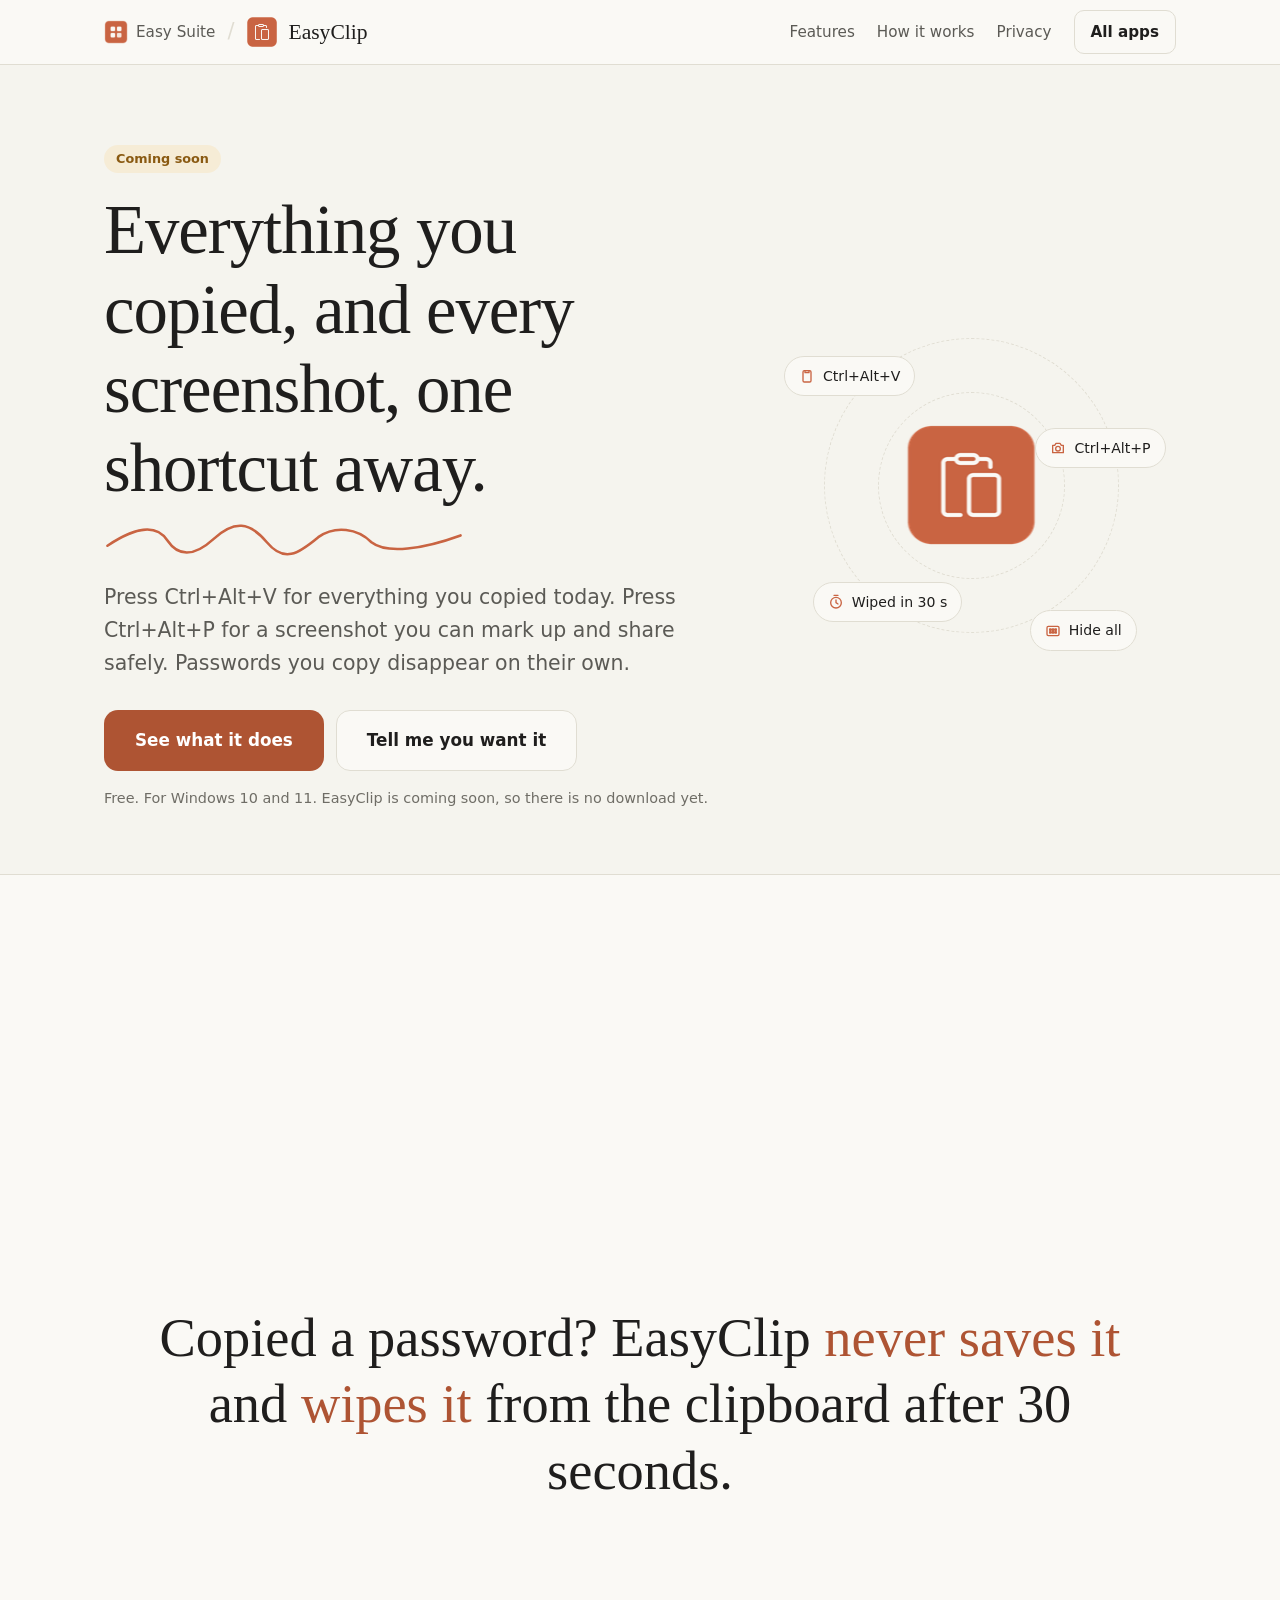
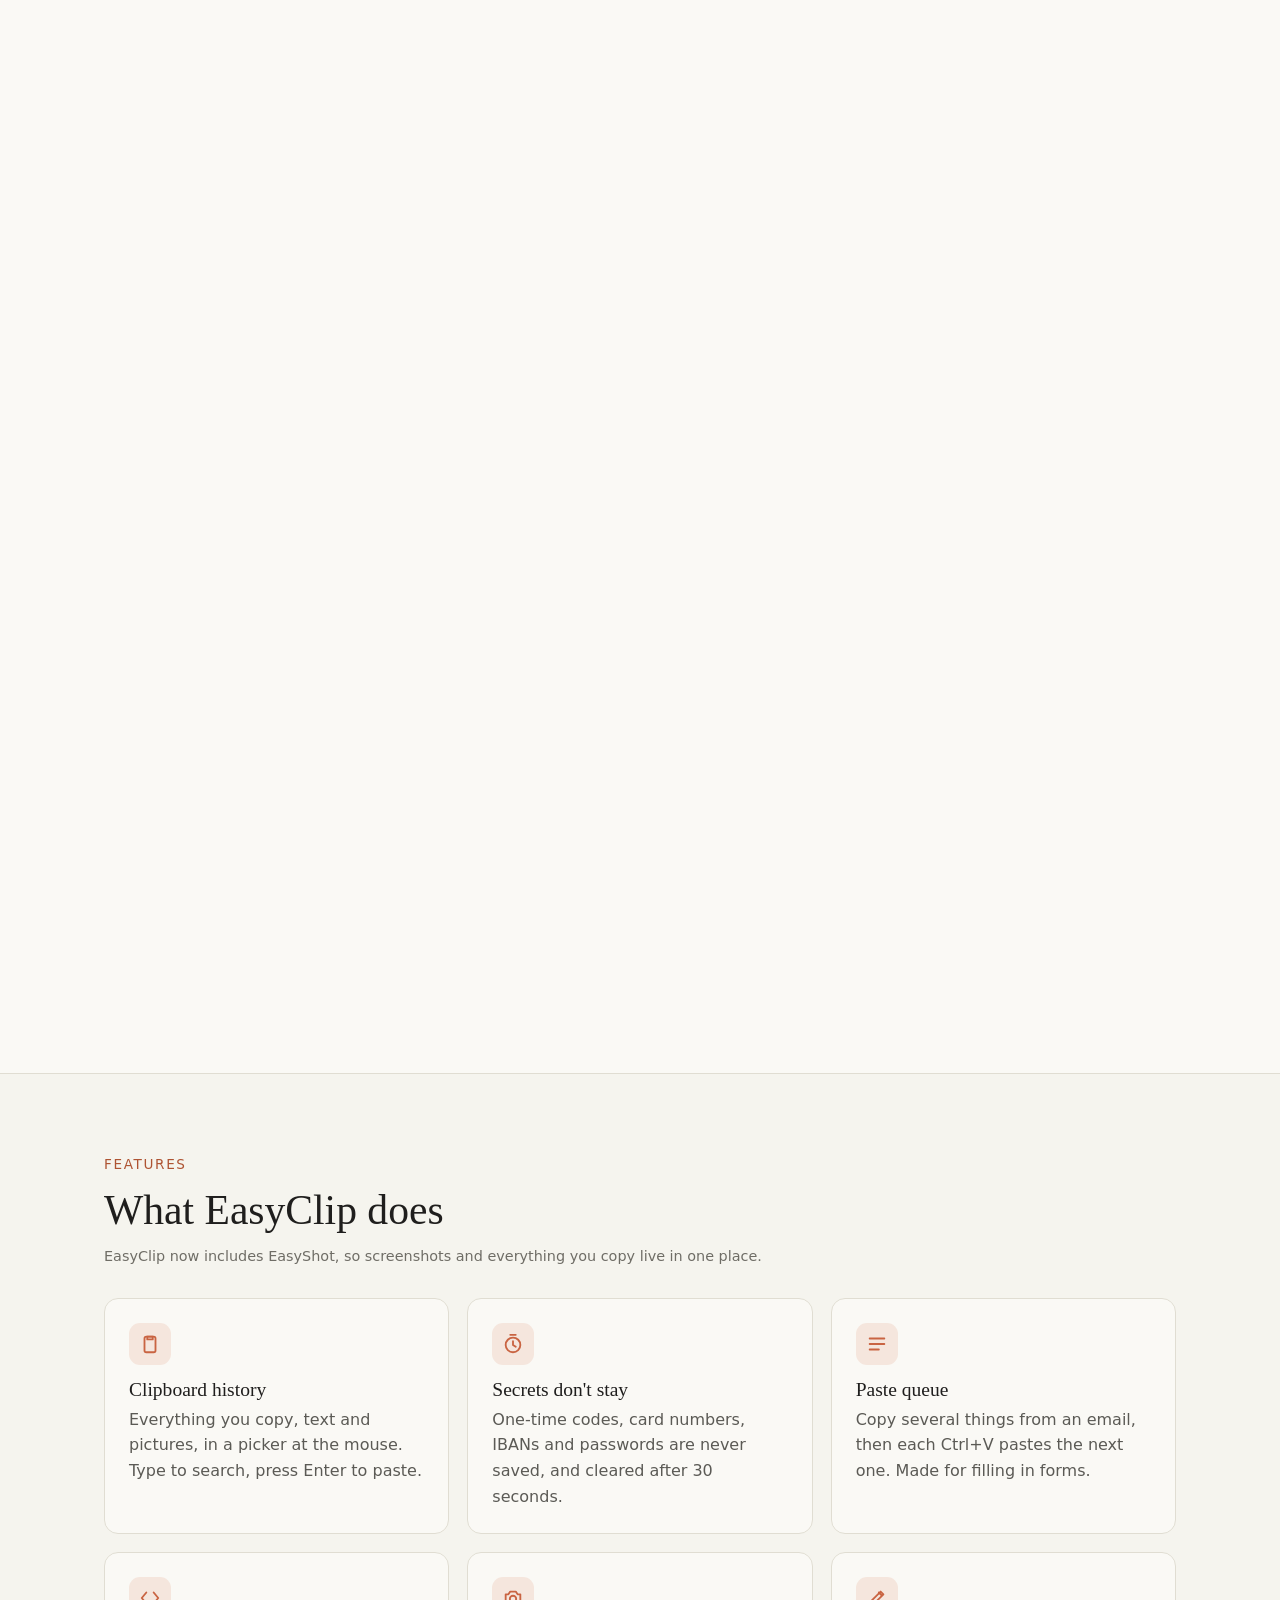
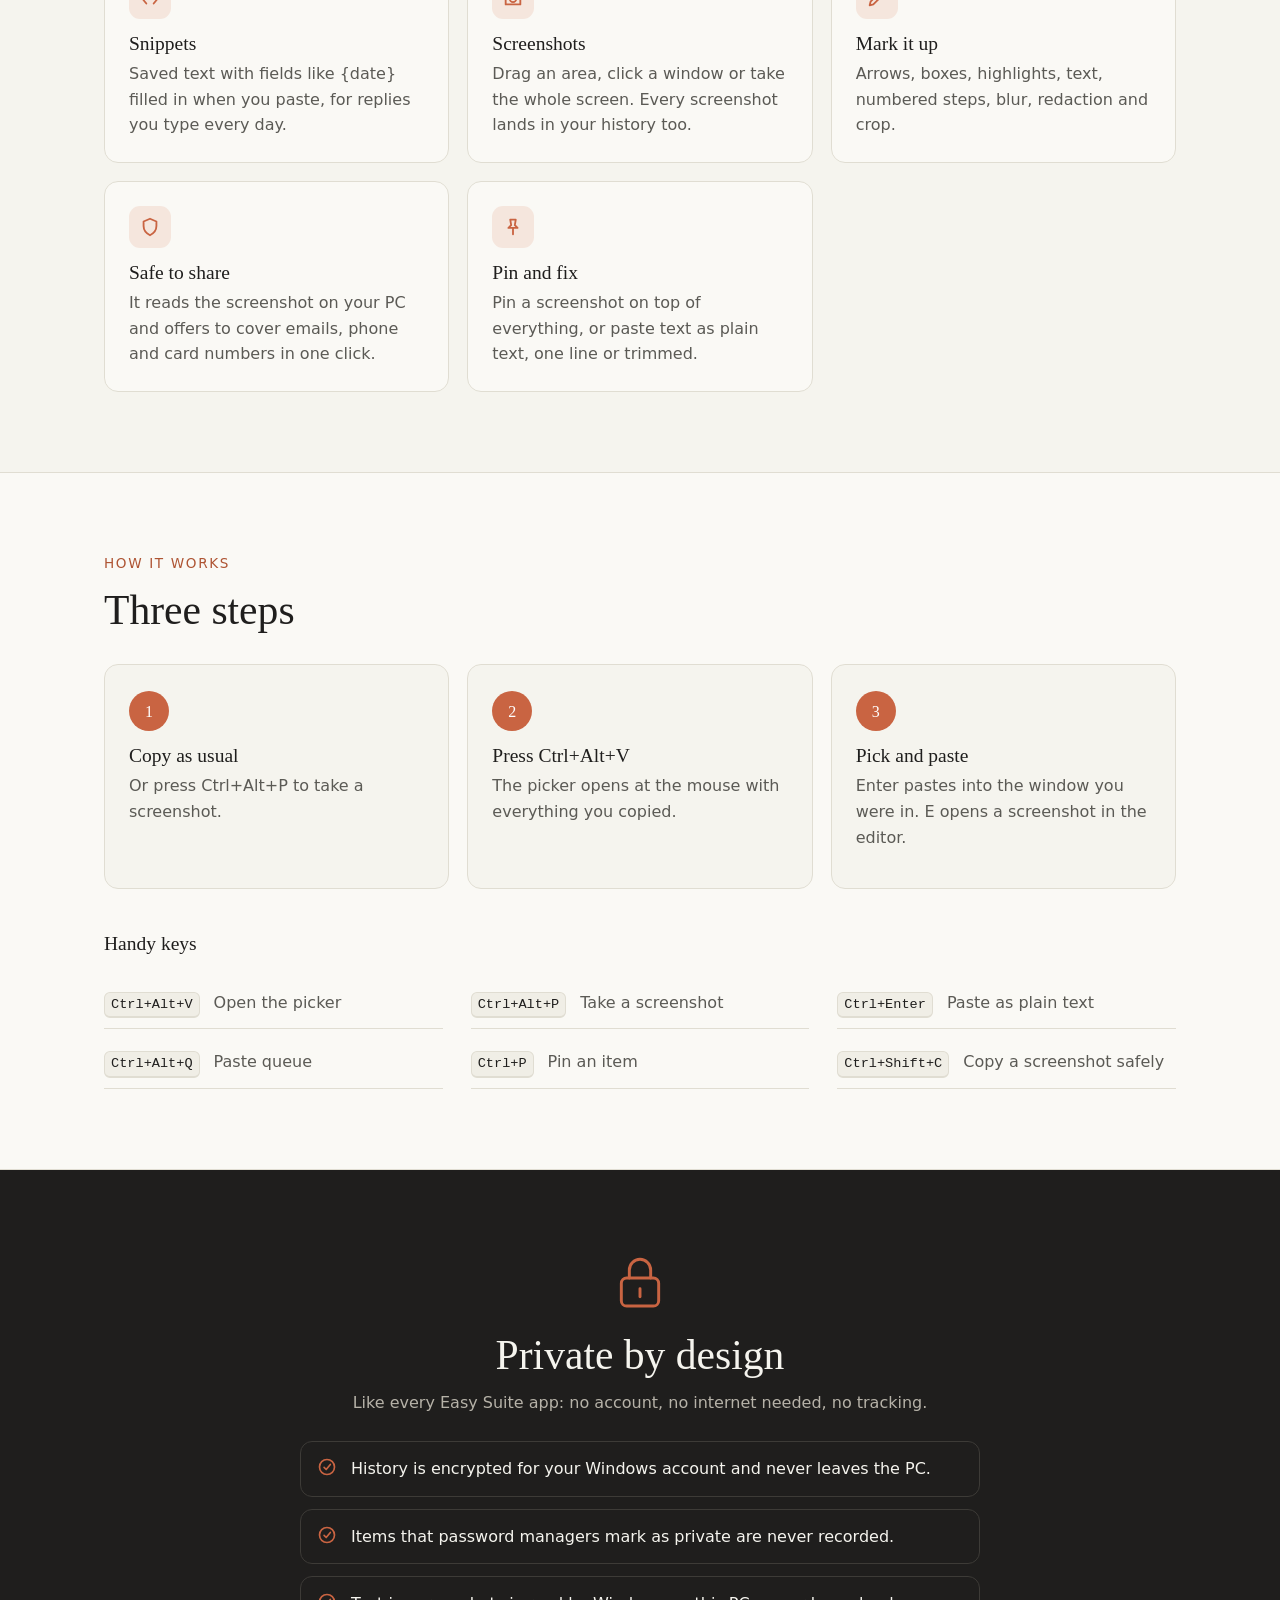
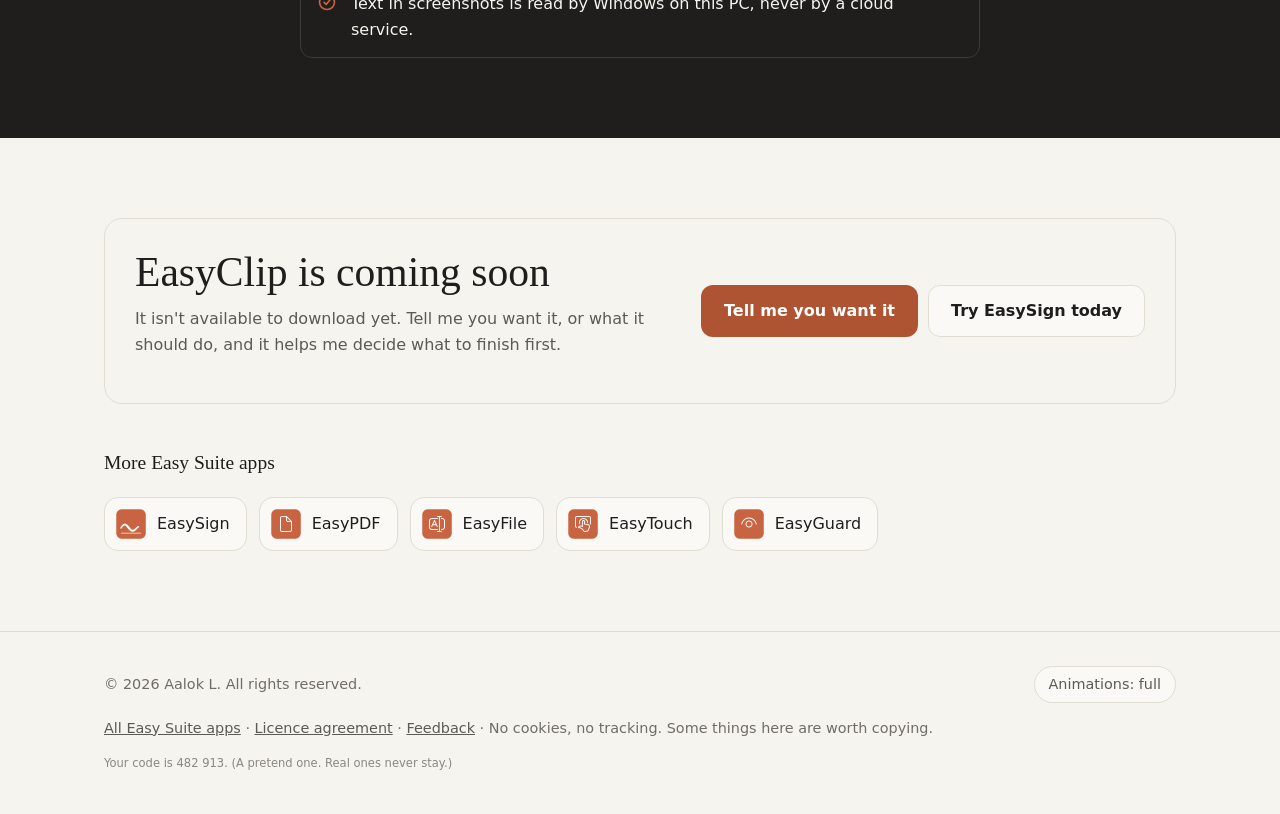
==== easyclip/index.html @ bde575a6 "Easter eggs on every page, with an egg passport Shared engine assets/eggs.js (typed words, idle time" ====
<!doctype html>
<html lang="en" class="no-js">
<head>
<meta charset="utf-8">
<meta name="viewport" content="width=device-width, initial-scale=1">
<title>EasyClip: everything you copied, and every screenshot</title>
<meta name="description" content="A private clipboard history, snippets and safe screenshots on one shortcut. Coming soon to Easy Suite.">
<meta name="color-scheme" content="light dark">
<link rel="icon" type="image/png" href="../images/apps/easyclip.png">
<link rel="canonical" href="https://unspekable1654.github.io/easyclip/">
<meta property="og:type" content="website">
<meta property="og:site_name" content="Easy Suite">
<meta property="og:title" content="EasyClip: everything you copied, and every screenshot">
<meta property="og:description" content="A private clipboard history, snippets and safe screenshots on one shortcut. Coming soon to Easy Suite.">
<meta property="og:url" content="https://unspekable1654.github.io/easyclip/">
<script>
  (function () {
    var root = document.documentElement, pref = null;
    try { pref = localStorage.getItem('easysign-motion'); } catch (e) { }
    root.className = 'js ' + (pref !== 'calm' ? 'motion' : 'calm');
  })();
</script>
<link rel="stylesheet" href="../assets/app.css">
</head>
<body>
<div class="progress" aria-hidden="true"></div>

<header>
  <div class="wrap">
    <a class="suite-link" href="../" aria-label="Easy Suite: all apps"><img src="../images/suite-logo.png" alt="" width="24" height="24"><span>Easy Suite</span></a>
    <span class="crumb" aria-hidden="true">/</span>
    <a class="brand" href="#top"><img src="../images/apps/easyclip.png" alt="" width="32" height="32">EasyClip</a>
    <nav aria-label="Sections">
      <a href="#features">Features</a>
      <a href="#how">How it works</a>
      <a href="#privacy">Privacy</a>
      <a class="keep btn btn-secondary btn-small" href="../#apps">All apps</a>
    </nav>
  </div>
</header>

<main id="top">
  <!-- Copy something. Anything. -->
  <section class="hero">
    <div class="wrap hero-grid">
      <div>
        <span class="chip soon">Coming soon</span>
        <h1 class="split">Everything you copied, and every screenshot, one shortcut away.</h1>
        <svg class="flourish" viewBox="0 0 420 46" aria-hidden="true" focusable="false"><path d="M4 30 C 40 6, 62 6, 74 24 S 104 44, 128 22 S 170 2, 190 26 S 226 40, 250 20 C 270 6, 296 10, 312 26 C 330 40, 372 34, 416 18"/></svg>
        <p class="lead">Press Ctrl+Alt+V for everything you copied today. Press Ctrl+Alt+P for a screenshot you can mark up and share safely. Passwords you copy disappear on their own.</p>
        <div class="actions">
          <a class="btn btn-primary btn-big" href="#features">See what it does</a>
          <a class="btn btn-secondary btn-big" href="https://docs.google.com/forms/d/e/1FAIpQLScC7riL7U2CfY4Zo2l5sXBMDg38h3i7c_D3k4DlkvJMoYQPKA/viewform?usp=pp_url&amp;entry.1483937742=Feedback+or+an+idea&amp;entry.1506693288=EasyClip" target="_blank" rel="noopener">Tell me you want it</a>
        </div>
        <p class="meta subtle">Free. For Windows 10 and 11. EasyClip is coming soon, so there is no download yet.</p>
      </div>
      <div class="art" aria-hidden="true">
        <span class="ring"></span><span class="ring two"></span>
        <img class="icon-big" src="../images/apps/easyclip.png" alt="" width="128" height="128">
          <span class="float f1" style="--i:0"><svg viewBox="0 0 24 24" fill="none" stroke="currentColor" stroke-width="2" stroke-linecap="round" stroke-linejoin="round" aria-hidden="true"><rect x="6" y="4" width="12" height="17" rx="2"/><path d="M9 4h6v3H9z"/></svg>Ctrl+Alt+V</span>
          <span class="float f2" style="--i:1"><svg viewBox="0 0 24 24" fill="none" stroke="currentColor" stroke-width="2" stroke-linecap="round" stroke-linejoin="round" aria-hidden="true"><path d="M4 8h3l2-3h6l2 3h3v11H4z"/><circle cx="12" cy="13" r="3.5"/></svg>Ctrl+Alt+P</span>
          <span class="float f3" style="--i:2"><svg viewBox="0 0 24 24" fill="none" stroke="currentColor" stroke-width="2" stroke-linecap="round" stroke-linejoin="round" aria-hidden="true"><circle cx="12" cy="13" r="8"/><path d="M12 9v4l3 2M9 2h6"/></svg>Wiped in 30 s</span>
          <span class="float f4" style="--i:3"><svg viewBox="0 0 24 24" fill="none" stroke="currentColor" stroke-width="2" stroke-linecap="round" stroke-linejoin="round" aria-hidden="true"><rect x="3" y="5" width="18" height="14" rx="2"/><path d="M7 9h2v2H7zM11 9h2v2h-2zM15 9h2v2h-2zM7 13h2v2H7zM11 13h2v2h-2zM15 13h2v2h-2z"/></svg>Hide all</span>
      </div>
    </div>
  </section>

  <section class="scene statement-scene band-alt" aria-label="Why EasyClip">
    <div class="stage">
      <div class="wrap">
        <p class="statement split-words">Copied a password? EasyClip <span>never saves it</span> and <span>wipes it</span> from the clipboard after 30 seconds.</p>
      </div>
    </div>
  </section>

  <!-- Cards can be pinned. -->
  <section id="features">
    <div class="wrap">
      <p class="kicker reveal">Features</p>
      <h2 class="reveal">What EasyClip does</h2>
      <p class="subtle reveal">EasyClip now includes EasyShot, so screenshots and everything you copy live in one place.</p>
      <div class="features">
        <div class="card reveal flip tilt" style="--delay:0.00s"><div class="icon"><svg viewBox="0 0 24 24" fill="none" stroke="currentColor" stroke-width="2" stroke-linecap="round" stroke-linejoin="round" aria-hidden="true"><rect x="6" y="4" width="12" height="17" rx="2"/><path d="M9 4h6v3H9z"/></svg></div><h3>Clipboard history</h3><p class="muted">Everything you copy, text and pictures, in a picker at the mouse. Type to search, press Enter to paste.</p></div>
        <div class="card reveal flip tilt" style="--delay:0.08s"><div class="icon"><svg viewBox="0 0 24 24" fill="none" stroke="currentColor" stroke-width="2" stroke-linecap="round" stroke-linejoin="round" aria-hidden="true"><circle cx="12" cy="13" r="8"/><path d="M12 9v4l3 2M9 2h6"/></svg></div><h3>Secrets don&#x27;t stay</h3><p class="muted">One-time codes, card numbers, IBANs and passwords are never saved, and cleared after 30 seconds.</p></div>
        <div class="card reveal flip tilt" style="--delay:0.16s"><div class="icon"><svg viewBox="0 0 24 24" fill="none" stroke="currentColor" stroke-width="2" stroke-linecap="round" stroke-linejoin="round" aria-hidden="true"><path d="M4 6h16M4 12h16M4 18h10"/></svg></div><h3>Paste queue</h3><p class="muted">Copy several things from an email, then each Ctrl+V pastes the next one. Made for filling in forms.</p></div>
        <div class="card reveal flip tilt" style="--delay:0.00s"><div class="icon"><svg viewBox="0 0 24 24" fill="none" stroke="currentColor" stroke-width="2" stroke-linecap="round" stroke-linejoin="round" aria-hidden="true"><path d="M8 6 3 12l5 6M16 6l5 6-5 6"/></svg></div><h3>Snippets</h3><p class="muted">Saved text with fields like {date} filled in when you paste, for replies you type every day.</p></div>
        <div class="card reveal flip tilt" style="--delay:0.08s"><div class="icon"><svg viewBox="0 0 24 24" fill="none" stroke="currentColor" stroke-width="2" stroke-linecap="round" stroke-linejoin="round" aria-hidden="true"><path d="M4 8h3l2-3h6l2 3h3v11H4z"/><circle cx="12" cy="13" r="3.5"/></svg></div><h3>Screenshots</h3><p class="muted">Drag an area, click a window or take the whole screen. Every screenshot lands in your history too.</p></div>
        <div class="card reveal flip tilt" style="--delay:0.16s"><div class="icon"><svg viewBox="0 0 24 24" fill="none" stroke="currentColor" stroke-width="2" stroke-linecap="round" stroke-linejoin="round" aria-hidden="true"><path d="M4 20l4-1 11-11-3-3L5 16z"/><path d="m14 6 3 3"/></svg></div><h3>Mark it up</h3><p class="muted">Arrows, boxes, highlights, text, numbered steps, blur, redaction and crop.</p></div>
        <div class="card reveal flip tilt" style="--delay:0.00s"><div class="icon"><svg viewBox="0 0 24 24" fill="none" stroke="currentColor" stroke-width="2" stroke-linecap="round" stroke-linejoin="round" aria-hidden="true"><path d="M12 3 5 6v5c0 5 3 8 7 10 4-2 7-5 7-10V6z"/></svg></div><h3>Safe to share</h3><p class="muted">It reads the screenshot on your PC and offers to cover emails, phone and card numbers in one click.</p></div>
        <div class="card reveal flip tilt" style="--delay:0.08s"><div class="icon"><svg viewBox="0 0 24 24" fill="none" stroke="currentColor" stroke-width="2" stroke-linecap="round" stroke-linejoin="round" aria-hidden="true"><path d="M9 4h6l-1 6 3 3H7l3-3z"/><path d="M12 13v7"/></svg></div><h3>Pin and fix</h3><p class="muted">Pin a screenshot on top of everything, or paste text as plain text, one line or trimmed.</p></div>
      </div>
    </div>
  </section>

  <section id="how" class="band-alt">
    <div class="wrap">
      <p class="kicker reveal">How it works</p>
      <h2 class="reveal">Three steps</h2>
      <div class="steps">
        <div class="step reveal" style="--delay:0.0s"><div class="num">1</div><h3>Copy as usual</h3><p class="muted">Or press Ctrl+Alt+P to take a screenshot.</p></div>
        <div class="step reveal" style="--delay:0.1s"><div class="num">2</div><h3>Press Ctrl+Alt+V</h3><p class="muted">The picker opens at the mouse with everything you copied.</p></div>
        <div class="step reveal" style="--delay:0.2s"><div class="num">3</div><h3>Pick and paste</h3><p class="muted">Enter pastes into the window you were in. E opens a screenshot in the editor.</p></div>
      </div>
      <h3 class="reveal" style="margin-top:44px">Handy keys</h3>
      <div class="keys">
        <div class="key"><kbd>Ctrl+Alt+V</kbd><span class="muted">Open the picker</span></div>
        <div class="key"><kbd>Ctrl+Alt+P</kbd><span class="muted">Take a screenshot</span></div>
        <div class="key"><kbd>Ctrl+Enter</kbd><span class="muted">Paste as plain text</span></div>
        <div class="key"><kbd>Ctrl+Alt+Q</kbd><span class="muted">Paste queue</span></div>
        <div class="key"><kbd>Ctrl+P</kbd><span class="muted">Pin an item</span></div>
        <div class="key"><kbd>Ctrl+Shift+C</kbd><span class="muted">Copy a screenshot safely</span></div>
      </div>
    </div>
  </section>

  <section id="privacy" class="band-dark">
    <div class="wrap privacy">
      <svg class="lock reveal" viewBox="0 0 48 48" aria-hidden="true"><rect x="10" y="21" width="28" height="21" rx="4"/><path d="M16 21v-6a8 8 0 0 1 16 0v6"/><path d="M24 29v6"/></svg>
      <h2 class="reveal">Private by design</h2>
      <p class="muted reveal">Like every Easy Suite app: no account, no internet needed, no tracking.</p>
      <ul class="promises">
        <li class="reveal" style="--delay:0.0s"><svg viewBox="0 0 24 24" fill="none" stroke="currentColor" stroke-width="2" stroke-linecap="round" stroke-linejoin="round" aria-hidden="true"><circle cx="12" cy="12" r="9"/><path d="m8.5 12.5 2.5 2.5 5-6"/></svg>History is encrypted for your Windows account and never leaves the PC.</li>
        <li class="reveal" style="--delay:0.1s"><svg viewBox="0 0 24 24" fill="none" stroke="currentColor" stroke-width="2" stroke-linecap="round" stroke-linejoin="round" aria-hidden="true"><circle cx="12" cy="12" r="9"/><path d="m8.5 12.5 2.5 2.5 5-6"/></svg>Items that password managers mark as private are never recorded.</li>
        <li class="reveal" style="--delay:0.2s"><svg viewBox="0 0 24 24" fill="none" stroke="currentColor" stroke-width="2" stroke-linecap="round" stroke-linejoin="round" aria-hidden="true"><circle cx="12" cy="12" r="9"/><path d="m8.5 12.5 2.5 2.5 5-6"/></svg>Text in screenshots is read by Windows on this PC, never by a cloud service.</li>
      </ul>
    </div>
  </section>

  <section id="soon">
    <div class="wrap">
      <div class="soon-box reveal">
        <div>
          <h2>EasyClip is coming soon</h2>
          <p class="muted">It isn't available to download yet. Tell me you want it, or what it should do, and it helps me decide what to finish first.</p>
        </div>
        <div class="actions">
          <a class="btn btn-primary" href="https://docs.google.com/forms/d/e/1FAIpQLScC7riL7U2CfY4Zo2l5sXBMDg38h3i7c_D3k4DlkvJMoYQPKA/viewform?usp=pp_url&amp;entry.1483937742=Feedback+or+an+idea&amp;entry.1506693288=EasyClip" target="_blank" rel="noopener">Tell me you want it</a>
          <a class="btn btn-secondary" href="../easysign/">Try EasySign today</a>
        </div>
      </div>
      <h3 class="reveal" style="margin-top:48px">More Easy Suite apps</h3>
      <div class="others reveal">
        <a class="other" href="../easysign/"><img src="../images/apps/easysign.png" alt="" width="32" height="32">EasySign</a>
        <a class="other" href="../easypdf/"><img src="../images/apps/easypdf.png" alt="" width="32" height="32">EasyPDF</a>
        <a class="other" href="../easyfile/"><img src="../images/apps/easyfile.png" alt="" width="32" height="32">EasyFile</a>
        <a class="other" href="../easytouch/"><img src="../images/apps/easytouch.png" alt="" width="32" height="32">EasyTouch</a>
        <a class="other" href="../easyguard/"><img src="../images/apps/easyguard.png" alt="" width="32" height="32">EasyGuard</a>
      </div>
    </div>
  </section>
</main>

<footer>
  <div class="wrap">
    <div>&copy; 2026 Aalok L. All rights reserved.</div>
    <button class="motion-switch" type="button" aria-pressed="false">Animations: full</button>
    <div><a href="../">All Easy Suite apps</a> &middot; <a href="../LICENSE.txt">Licence agreement</a> &middot; <a href="../#feedback">Feedback</a> &middot; No cookies, no tracking. Some things here are worth copying.</div>
    <p class="fine">Your code is <span class="decoy">482 913</span>. (A pretend one. Real ones never stay.)</p>
  </div>
</footer>
<script src="../assets/app.js"></script>
<script src="../assets/eggs.js" data-page="easyclip"></script>
<script src="../assets/eggs-easyclip.js"></script>
</body>
</html>
---- assets/app.css ----
/* Shared look for the Easy Suite app pages (the hub and EasySign keep their own inline styles, same tokens). */
:root {
  --bg: #F5F4EE; --surface: #FAF9F5; --surface-alt: #F0EEE6; --line: #E0DDD2;
  --text: #1F1E1D; --muted: #5B5A55; --subtle: #6F6D66;
  --accent: #C96442; --accent-soft: #F5E6DD; --on-accent: #FFFFFF;
  --link: #AE5433; --link-hover: #8C3D22; --button: #AE5433; --button-hover: #9C4A2B;
  --soon: #8A5A12; --soon-soft: #F6ECD6; --lab: #5B5A55; --lab-soft: #EBE8DF;
  --band-bg: #1F1E1D; --band-text: #F5F4EE; --band-muted: #B6B2A8; --band-line: #3D3B37;
  --ease: cubic-bezier(.2,.7,.2,1);
}
@media (prefers-color-scheme: dark) {
  :root {
    --bg: #1C1B19; --surface: #262523; --surface-alt: #2F2E2B; --line: #3D3B37;
    --text: #EEEBE3; --muted: #B6B2A8; --subtle: #8A867D;
    --accent: #D97757; --accent-soft: #3A2A22; --on-accent: #1F1E1D;
    --link: #E08A6C; --link-hover: #F0C4B0; --button: #D97757; --button-hover: #E08A6C;
    --soon: #D9B36A; --soon-soft: #332A18; --lab: #B6B2A8; --lab-soft: #2F2E2B;
    --band-bg: #F5F4EE; --band-text: #1F1E1D; --band-muted: #5B5A55; --band-line: #E0DDD2;
  }
}
* { box-sizing: border-box; }
html { scroll-behavior: smooth; }
body {
  margin: 0; background: var(--bg); color: var(--text);
  font: 16px/1.6 "Segoe UI", system-ui, -apple-system, Roboto, Arial, sans-serif;
  -webkit-font-smoothing: antialiased; overflow-x: clip;
}
a { color: var(--link); }
a:hover { color: var(--link-hover); }
a:focus-visible, button:focus-visible, .btn:focus-visible { outline: 2px solid var(--link); outline-offset: 3px; border-radius: 10px; }
h1, h2, h3 { font-family: Georgia, "Times New Roman", serif; font-weight: normal; line-height: 1.15; margin: 0; }
h1 { font-size: clamp(2.4rem, 5.8vw, 4.3rem); letter-spacing: -0.015em; }
h2 { font-size: clamp(1.8rem, 3.6vw, 2.6rem); margin-bottom: 0.6rem; }
h3 { font-size: 1.22rem; margin-bottom: 0.35rem; }
p { margin: 0 0 1rem; }
.wrap { max-width: 1120px; margin: 0 auto; padding: 0 24px; }
@media (max-width: 480px) { .wrap { padding: 0 16px; } }
.muted { color: var(--muted); }
.subtle { color: var(--subtle); font-size: 0.9rem; }
.center { text-align: center; }
.kicker { font-size: 0.85rem; letter-spacing: 0.12em; text-transform: uppercase; color: var(--link); margin-bottom: 12px; }
kbd { font-family: Consolas, "Cascadia Mono", monospace; font-size: .85em; background: var(--surface-alt); border: 1px solid var(--line); border-bottom-width: 2px; border-radius: 6px; padding: 1px 6px; color: var(--text); white-space: nowrap; }

.progress { position: fixed; top: 0; left: 0; height: 3px; width: 100%; background: var(--accent); transform-origin: 0 50%; transform: scaleX(0); z-index: 30; }
header { position: sticky; top: 0; z-index: 20; background: var(--surface); border-bottom: 1px solid var(--line); transition: transform .45s var(--ease); }
header.away { transform: translateY(-100%); }
header .wrap { display: flex; align-items: center; gap: 20px; height: 64px; }
.suite-link { display: flex; align-items: center; gap: 8px; color: var(--muted); text-decoration: none; font-size: 0.95rem; }
.suite-link img { width: 24px; height: 24px; }
.suite-link:hover { color: var(--text); }
header .crumb { color: var(--line); margin: 0 -8px; font-size: 1.3rem; }
.brand { display: flex; align-items: center; gap: 10px; color: var(--text); text-decoration: none; font-family: Georgia, serif; font-size: 1.35rem; }
.brand img { width: 32px; height: 32px; }
nav { margin-left: auto; display: flex; gap: 22px; align-items: center; }
nav a { color: var(--muted); text-decoration: none; font-size: 0.95rem; }
nav a:hover { color: var(--text); }
@media (max-width: 760px) { nav a:not(.keep) { display: none; } }
@media (max-width: 560px) { .suite-link span { display: none; } }

.btn { display: inline-flex; align-items: center; gap: 10px; padding: 12px 22px; border-radius: 12px; font-weight: 600; text-decoration: none; border: 1px solid transparent; transition: background-color .15s, border-color .15s; }
.btn-primary { background: var(--button); color: var(--on-accent); }
.btn-primary:hover { background: var(--button-hover); color: var(--on-accent); }
.btn-secondary { background: var(--surface); color: var(--text); border-color: var(--line); }
.btn-secondary:hover { background: var(--surface-alt); color: var(--text); }
.btn svg { width: 18px; height: 18px; flex: 0 0 auto; }
.btn-big { padding: 16px 30px; font-size: 1.05rem; border-radius: 14px; }
.btn-small { padding: 9px 16px; font-size: .95rem; border-radius: 10px; }
nav .btn { color: var(--text); }

section { padding: 80px 0; }
.band-alt { background: var(--surface); border-top: 1px solid var(--line); border-bottom: 1px solid var(--line); }
.chip { display: inline-block; padding: 4px 12px; border-radius: 999px; font-size: .8rem; font-weight: 600; }
.chip.soon { background: var(--soon-soft); color: var(--soon); }
.chip.lab { background: var(--lab-soft); color: var(--lab); }

/* hero */
.hero { padding: 80px 0 48px; }
.hero-grid { display: grid; grid-template-columns: minmax(0, 1.2fr) minmax(0, 0.8fr); gap: 48px; align-items: center; }
@media (max-width: 900px) { .hero-grid { grid-template-columns: minmax(0, 1fr); gap: 30px; } }
.hero h1 .w { display: inline-block; }
.hero .lead { font-size: clamp(1.1rem, 2vw, 1.28rem); color: var(--muted); max-width: 620px; margin: 22px 0 30px; }
.hero .actions { display: flex; flex-wrap: wrap; gap: 12px; }
.hero .meta { margin-top: 16px; }
.hero .chip { margin-bottom: 18px; }
.flourish { display: block; width: min(360px, 80%); height: auto; margin: 12px 0 0; overflow: visible; }
.flourish path { fill: none; stroke: var(--accent); stroke-width: 3; stroke-linecap: round; stroke-linejoin: round; }

/* hero art: the app icon with a few of its keys floating around it */
.art { position: relative; width: min(360px, 82vw); aspect-ratio: 1; margin: 0 auto; }
.art .ring { position: absolute; inset: 9%; border-radius: 50%; border: 1px dashed var(--line); }
.art .ring.two { inset: 24%; }
.art .icon-big { position: absolute; left: 50%; top: 50%; width: 38%; transform: translate(-50%, -50%); filter: none; }
.art .float {
  position: absolute; display: inline-flex; align-items: center; gap: 8px; padding: 8px 14px; border-radius: 999px;
  background: var(--surface); border: 1px solid var(--line); font-size: .88rem; color: var(--text); white-space: nowrap;
}
.art .float svg { width: 16px; height: 16px; color: var(--accent); }
.art .f1 { left: -2%; top: 14%; }
.art .f2 { right: -4%; top: 34%; }
.art .f3 { left: 6%; bottom: 12%; }
.art .f4 { right: 4%; bottom: 4%; }
html.motion .art .icon-big { animation: pop 1s var(--ease) .3s both, hover 7s ease-in-out 1.4s infinite; }
html.motion .art .float { opacity: 0; animation: rise .9s var(--ease) both, drift 8s ease-in-out infinite; animation-delay: calc(.6s + var(--i) * .15s), calc(1.6s + var(--i) * -1.7s); }
html.motion .art .ring { animation: spin 60s linear infinite; }
html.motion .art .ring.two { animation-duration: 40s; animation-direction: reverse; }
@keyframes pop { from { opacity: 0; transform: translate(-50%, -50%) scale(.6) rotate(-8deg); } to { opacity: 1; transform: translate(-50%, -50%); } }
@keyframes hover { 50% { transform: translate(-50%, calc(-50% - 8px)); } }
@keyframes drift { 50% { translate: 0 -6px; } }
@keyframes spin { to { transform: rotate(360deg); } }
@media (max-width: 480px) { .art .float { font-size: .8rem; padding: 6px 10px; } }

/* statement */
.scene { position: relative; }
.scene .stage { position: sticky; top: 0; height: 100vh; height: 100svh; display: flex; flex-direction: column; justify-content: center; overflow: hidden; }
html.motion .scene.statement-scene { height: 200vh; }
html:not(.motion) .scene .stage { position: static; height: auto; padding: 72px 0; overflow: visible; }
.statement { font-family: Georgia, serif; font-size: clamp(1.8rem, 4.4vw, 3.4rem); line-height: 1.22; max-width: 980px; margin: 0 auto; text-align: center; }
.statement .w { transition: opacity .35s, color .35s; }
html.motion .statement .w { opacity: .16; }
html.motion .statement .w.on { opacity: 1; }
.statement .w.hot { color: var(--link); }

/* features */
.features { display: grid; grid-template-columns: repeat(auto-fit, minmax(min(300px, 100%), 1fr)); gap: 18px; margin-top: 30px; perspective: 1400px; }
@media (max-width: 700px) { .features { overflow-x: clip; overflow-clip-margin: 10px; } } /* the flip reveal tilts tall cards past the screen edge */
.card { background: var(--surface); border: 1px solid var(--line); border-radius: 14px; padding: 24px; transition: border-color .25s; transform-style: preserve-3d; }
.card:hover { border-color: var(--accent); }
.band-alt .card { background: var(--bg); }
.card.wide { grid-column: 1 / -1; }
.icon { width: 42px; height: 42px; border-radius: 11px; background: var(--accent-soft); color: var(--accent); display: grid; place-items: center; margin-bottom: 14px; }
.icon svg { width: 22px; height: 22px; }
.card p:last-child { margin-bottom: 0; }

/* steps */
.steps { display: grid; grid-template-columns: repeat(auto-fit, minmax(min(260px, 100%), 1fr)); gap: 18px; margin-top: 30px; counter-reset: step; }
.step { position: relative; padding: 26px 24px 22px 24px; border-radius: 14px; border: 1px solid var(--line); background: var(--bg); }
.step .num { width: 40px; height: 40px; border-radius: 50%; display: grid; place-items: center; background: var(--accent); color: var(--on-accent); font-family: Georgia, serif; margin-bottom: 14px; }

/* keys */
.keys { display: grid; grid-template-columns: repeat(auto-fit, minmax(min(320px, 100%), 1fr)); gap: 10px 28px; margin-top: 24px; }
.key { display: flex; gap: 14px; align-items: baseline; padding: 10px 0; border-bottom: 1px solid var(--line); }
.key kbd { flex: 0 0 auto; }

/* privacy band */
.band-dark { background: var(--band-bg); color: var(--band-text); }
.band-dark .muted { color: var(--band-muted); }
.privacy { max-width: 820px; margin: 0 auto; text-align: center; }
.lock { width: 64px; height: 64px; margin: 0 auto 18px; display: block; color: var(--accent); }
.lock path, .lock rect { fill: none; stroke: currentColor; stroke-width: 2.2; stroke-linecap: round; stroke-linejoin: round; }
ul.promises { list-style: none; padding: 0; margin: 26px auto 0; display: grid; gap: 12px; text-align: left; max-width: 680px; }
ul.promises li { position: relative; padding: 14px 18px 14px 50px; border: 1px solid var(--band-line); border-radius: 12px; }
ul.promises li svg { position: absolute; left: 16px; top: 15px; width: 20px; height: 20px; color: var(--accent); }

/* coming soon */
.soon-box { display: grid; grid-template-columns: minmax(0, 1fr) auto; gap: 24px; align-items: center; padding: 30px; border: 1px solid var(--line); border-radius: 18px; background: var(--bg); }
@media (max-width: 760px) { .soon-box { grid-template-columns: minmax(0, 1fr); } }
.soon-box .actions { display: flex; flex-wrap: wrap; gap: 10px; }

/* other apps strip */
.others { display: flex; flex-wrap: wrap; gap: 12px; margin-top: 22px; }
.other { display: inline-flex; align-items: center; gap: 10px; padding: 10px 16px 10px 10px; border-radius: 14px; border: 1px solid var(--line); background: var(--surface); color: var(--text); text-decoration: none; transition: border-color .2s; }
.other:hover { border-color: var(--accent); color: var(--text); }
.other img { width: 32px; height: 32px; }

footer { padding: 34px 0 44px; border-top: 1px solid var(--line); color: var(--subtle); font-size: 0.9rem; }
footer .wrap { display: flex; flex-wrap: wrap; gap: 14px 28px; justify-content: space-between; align-items: center; }
footer a { color: var(--muted); }
.motion-switch { font: inherit; color: var(--muted); background: var(--surface); border: 1px solid var(--line); border-radius: 999px; padding: 6px 14px; cursor: pointer; }
.motion-switch:hover { color: var(--text); border-color: var(--accent); }

/* entrance effects */
html.motion .hero h1 .w { opacity: 0; transform: translateY(0.5em) rotate(2deg); filter: blur(8px); animation: word 1s var(--ease) forwards; animation-delay: calc(var(--i) * 70ms); }
html.motion .hero .lead, html.motion .hero .actions, html.motion .hero .meta, html.motion .hero .chip { opacity: 0; animation: rise 1s var(--ease) forwards; }
html.motion .hero .lead { animation-delay: .55s; }
html.motion .hero .actions { animation-delay: .7s; }
html.motion .hero .meta { animation-delay: .85s; }
html.motion .flourish path { stroke-dasharray: var(--len, 900); stroke-dashoffset: var(--len, 900); animation: draw 1.8s cubic-bezier(.45,.05,.25,1) .45s forwards; }
@keyframes word { to { opacity: 1; transform: none; filter: blur(0); } }
@keyframes rise { from { opacity: 0; transform: translateY(24px); } to { opacity: 1; transform: none; } }
@keyframes draw { to { stroke-dashoffset: 0; } }
.reveal { transition: opacity 1s var(--ease), transform 1s var(--ease); transition-delay: var(--delay, 0s); }
html.motion .reveal { opacity: 0; transform: translateY(40px); }
html.motion .reveal.flip { transform: translateY(70px) rotateX(-30deg); transform-origin: 50% 100%; }
html.motion .reveal.in { opacity: 1; transform: none; }
html.calm .reveal { opacity: 0; transition: opacity .8s ease; transition-delay: var(--delay, 0s); }
html.calm .reveal.in { opacity: 1; }
html.calm .hero h1, html.calm .hero .lead, html.calm .hero .actions, html.calm .hero .meta, html.calm .flourish, html.calm .art { opacity: 0; animation: fade .9s ease forwards; }
html.calm .hero .lead { animation-delay: .15s; }
html.calm .hero .actions, html.calm .flourish, html.calm .art { animation-delay: .3s; }
@keyframes fade { to { opacity: 1; } }
@media print { .reveal, .hero *, .art * { opacity: 1 !important; transform: none !important; filter: none !important; animation: none !important; } }

/* Easter egg breadcrumbs (the eggs themselves live in eggs-<page>.js). */
footer .fine { flex-basis: 100%; margin: 0; font-size: .72rem; color: var(--subtle); opacity: .8; }
.blank-line { display: flex; align-items: baseline; gap: 8px; margin: 14px 0 0; color: var(--muted); font-size: .95rem; }
.blank { flex: 1; width: 0; min-width: 0; border: 0; border-bottom: 1.5px dotted var(--accent); border-radius: 0; background: transparent; padding: 0 4px 2px; color: var(--text); font: 1.2rem/1.2 "Segoe Script", "Bradley Hand", "Comic Sans MS", cursive; outline: none; cursor: text; }
.blank:focus { border-bottom-style: solid; }
.never::after { content: " (2)"; color: var(--subtle); opacity: 0; transition: opacity .3s; }
@media (hover: hover) { .never:hover::after { opacity: .6; } }
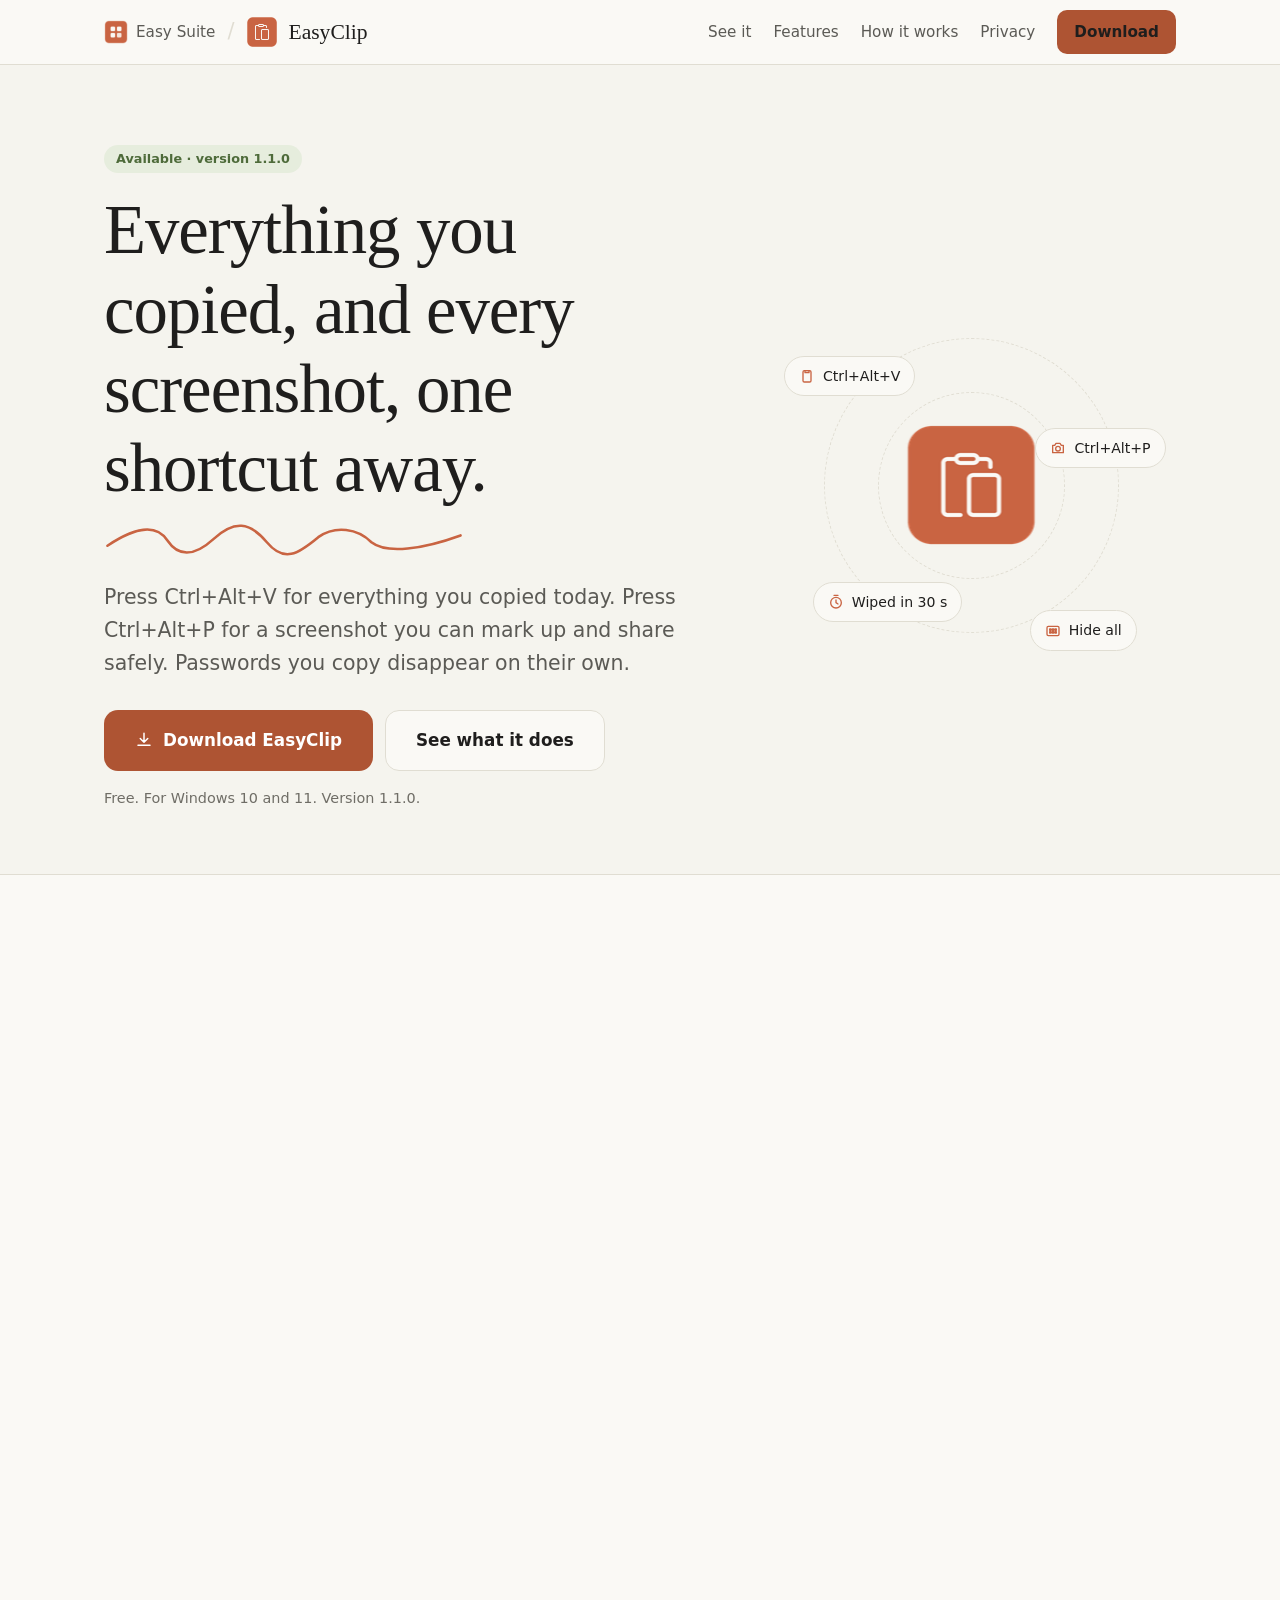
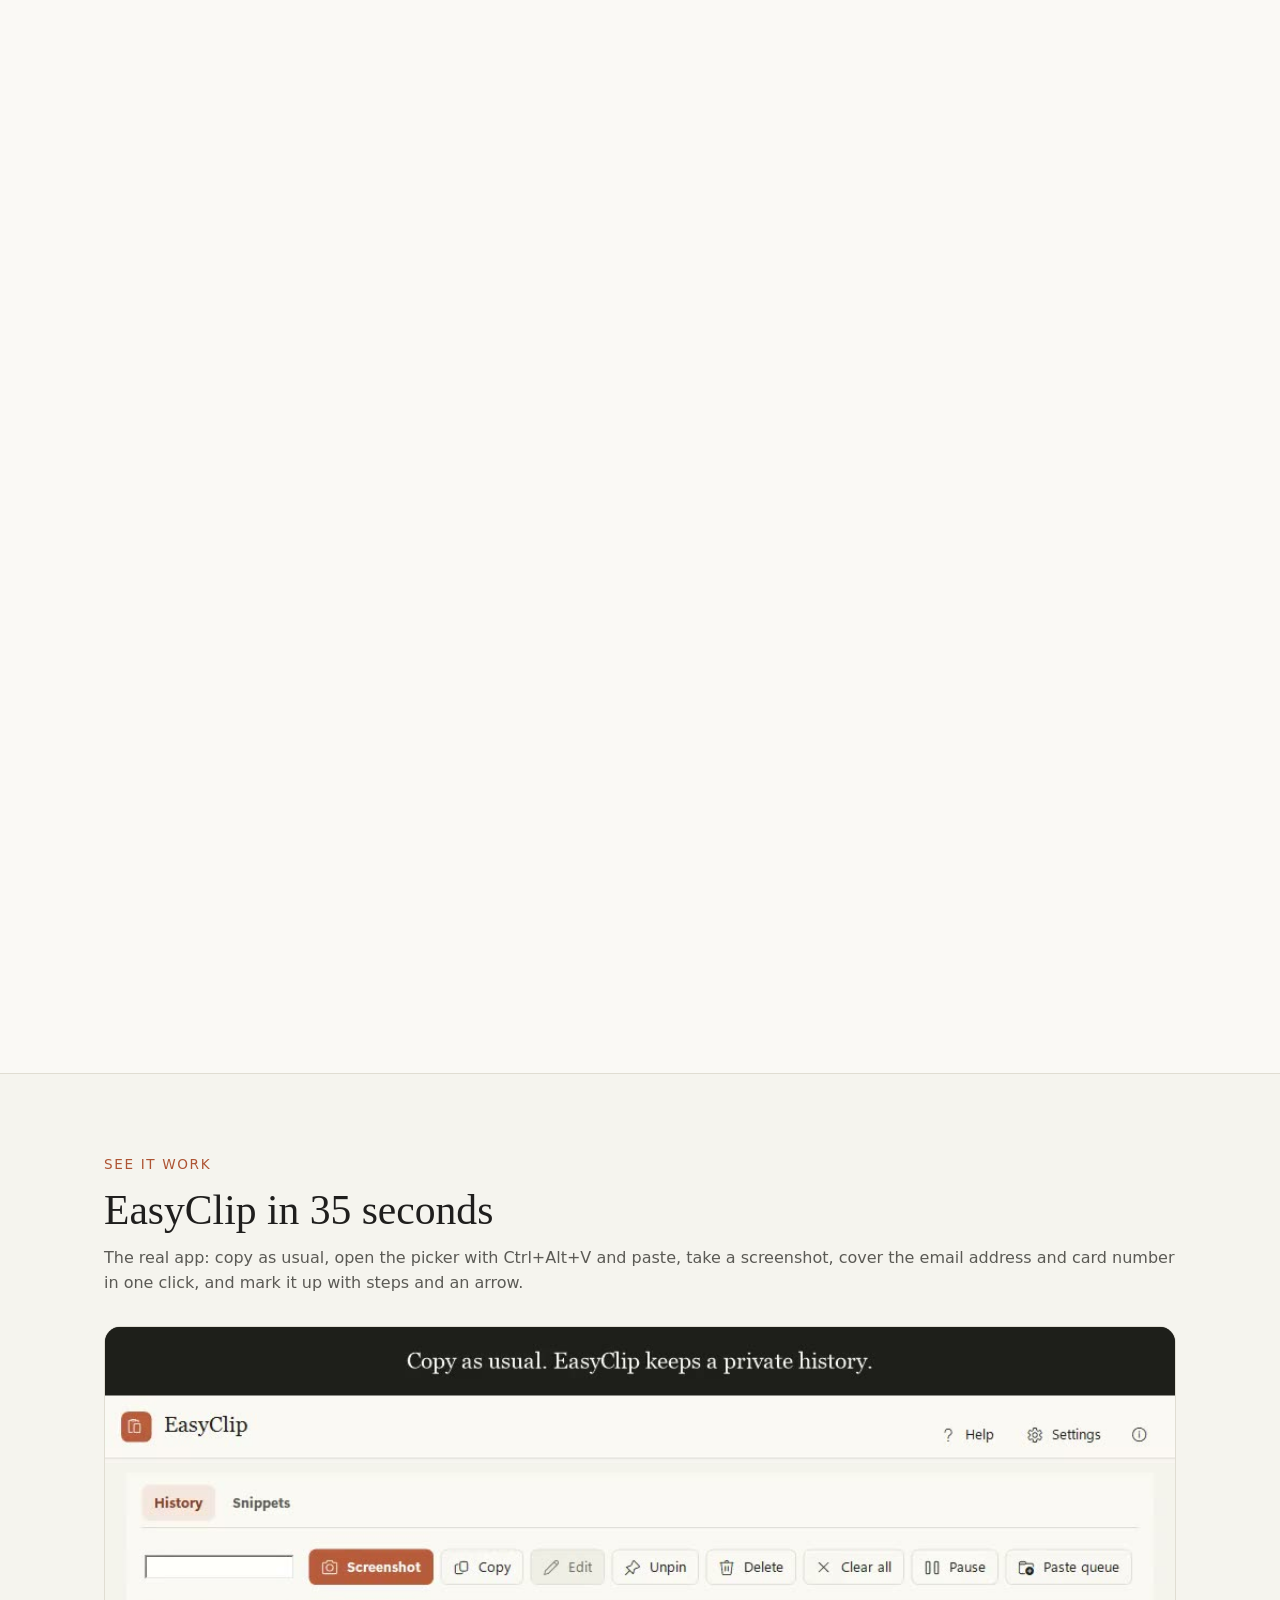
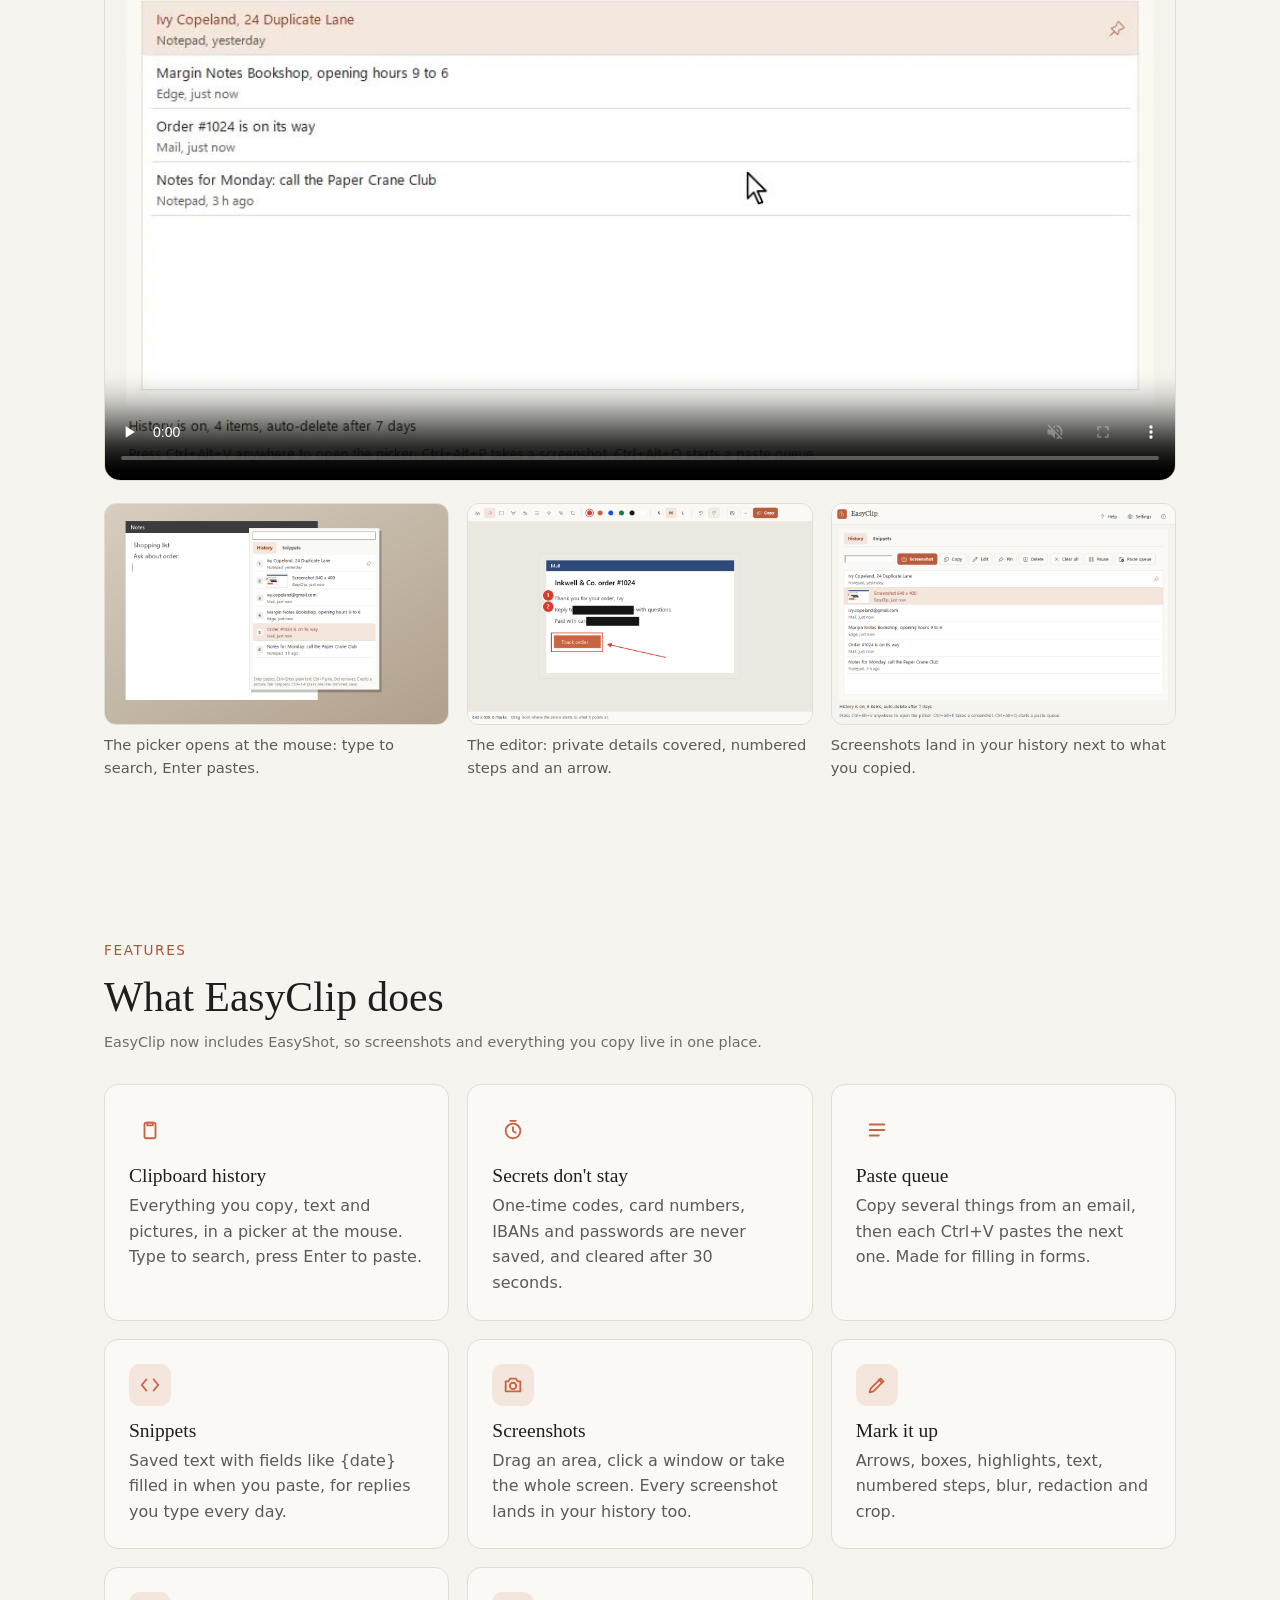
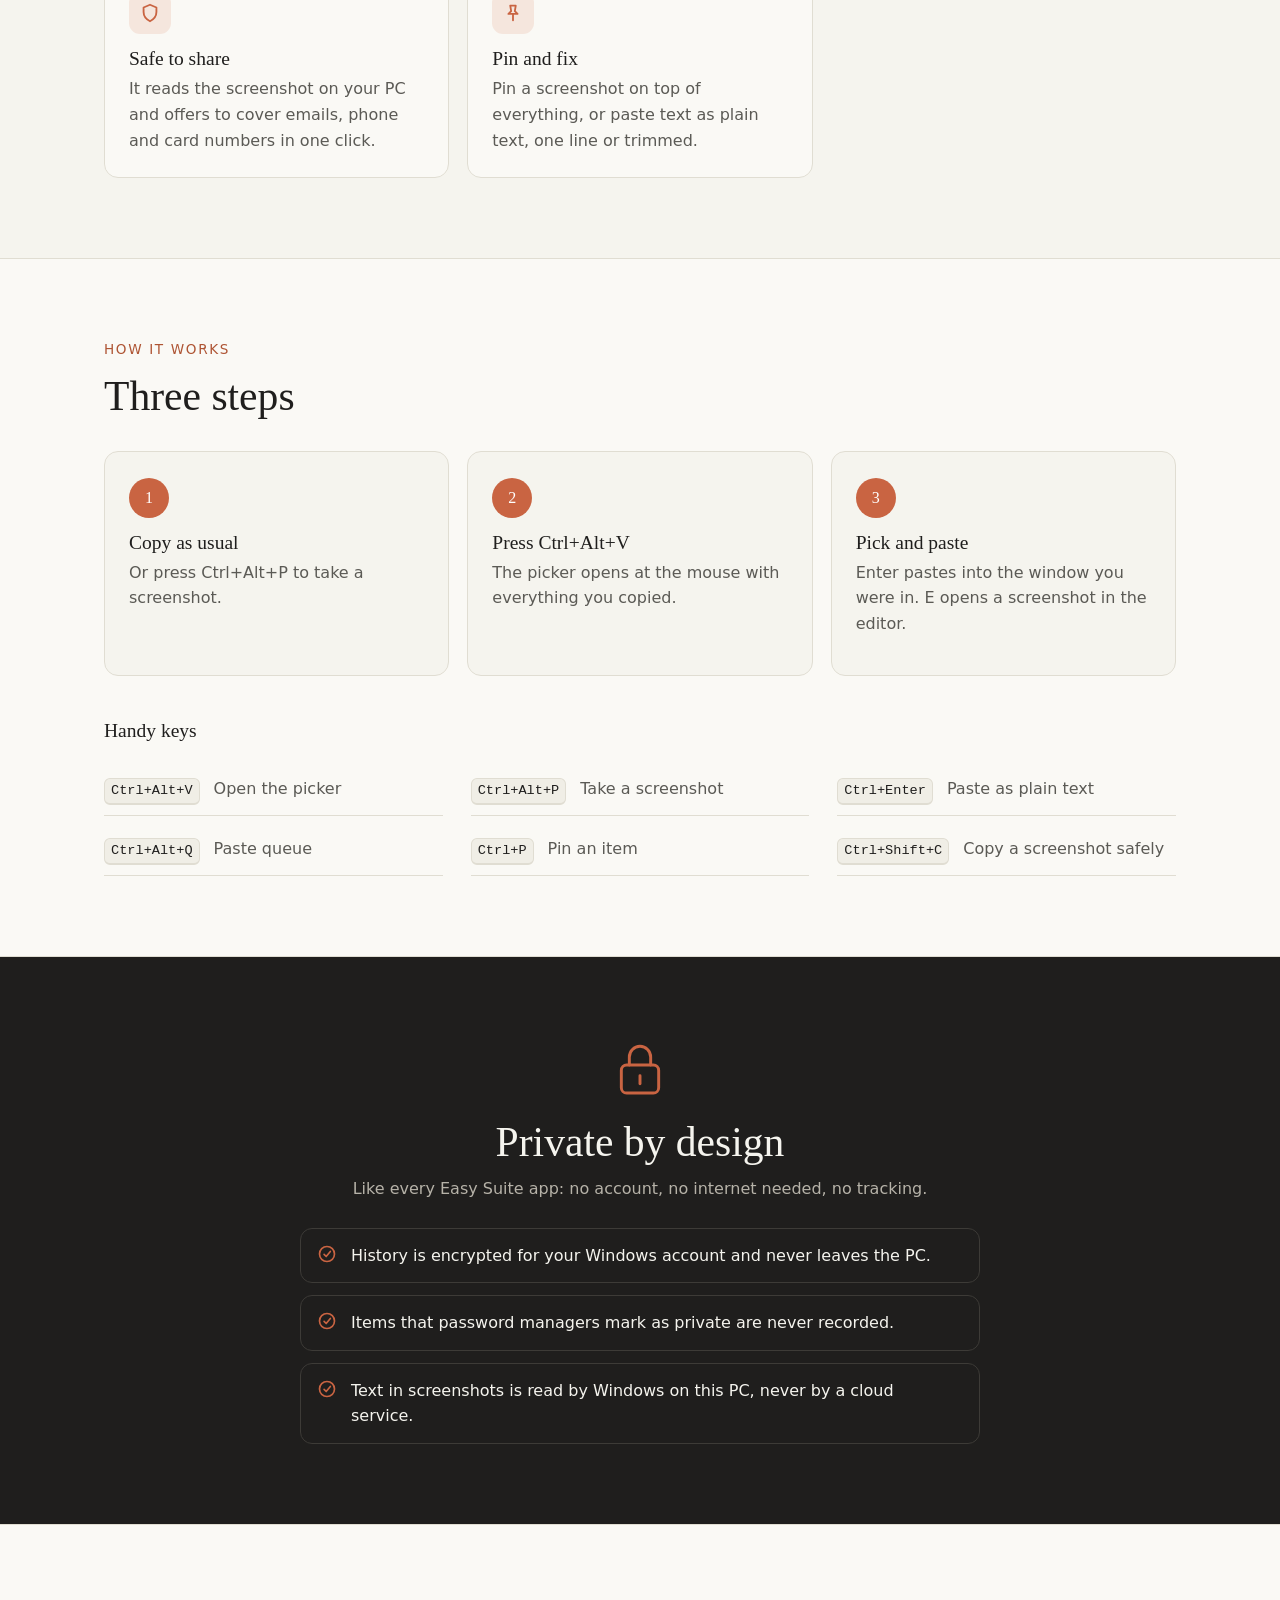
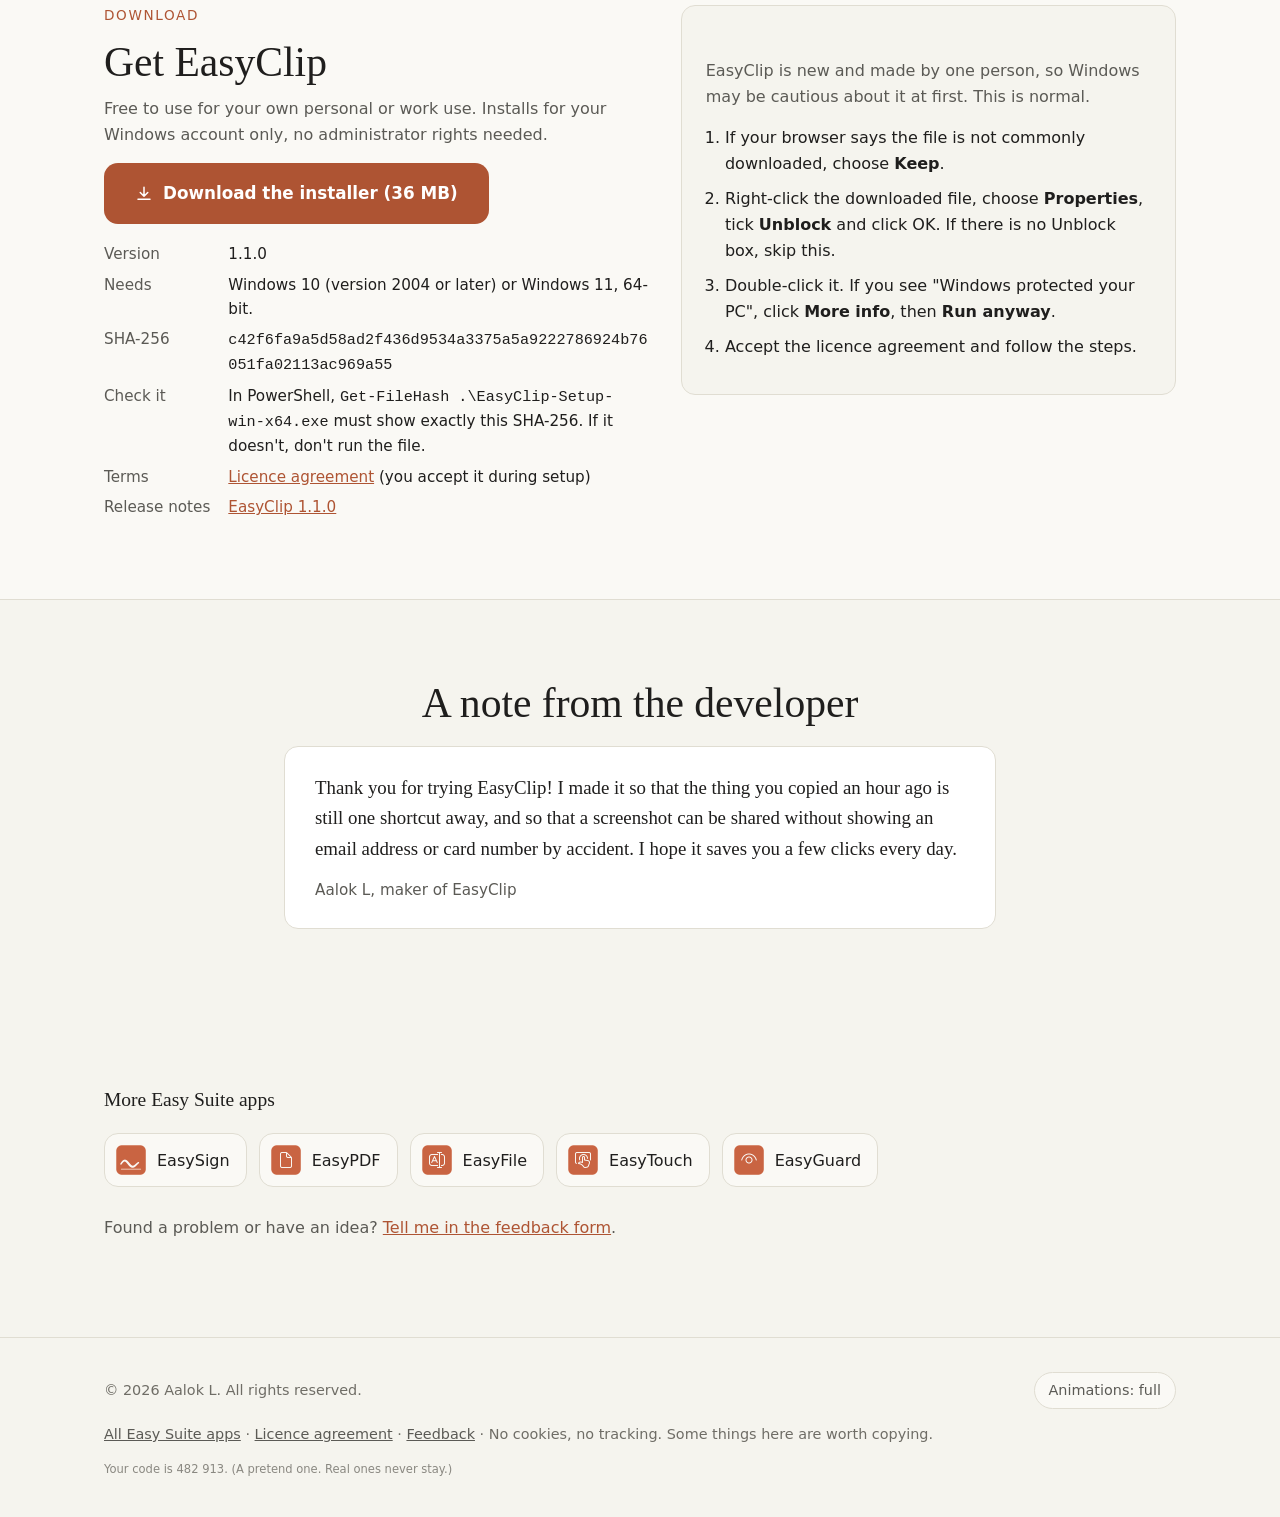
==== commit 6d7ef337: "EasyPDF, EasyClip, EasyFile and EasyTouch available; EasySign 1.5.3; maker key - Download sections f" ====
--- a/easyclip/index.html
+++ b/easyclip/index.html
@@ -2,17 +2,27 @@
 <html lang="en" class="no-js">
 <head>
 <meta charset="utf-8">
+<!-- security: start -->
+<meta http-equiv="Content-Security-Policy" content="default-src 'none'; script-src 'self' 'sha256-MFInW1ZFFoI0F1x8nevmKyzEfaO0qUzkNNwZIGCtmcs=' 'sha256-spopUkX0Y78sDaUf7gL9o56O3M4HfPe5ZUZBuA4qX4Y='; style-src 'self' 'unsafe-inline'; img-src 'self' data:; media-src 'self'; font-src 'self'; manifest-src 'self'; connect-src 'none'; object-src 'none'; frame-src 'none'; worker-src 'none'; base-uri 'none'; form-action 'none'; upgrade-insecure-requests">
+<meta name="referrer" content="no-referrer">
+<script>if (window.top !== window.self) { document.documentElement.style.display = 'none'; try { window.top.location.replace(window.self.location.href); } catch (e) { } }</script>
+<!-- security: end -->
 <meta name="viewport" content="width=device-width, initial-scale=1">
 <title>EasyClip: everything you copied, and every screenshot</title>
-<meta name="description" content="A private clipboard history, snippets and safe screenshots on one shortcut. Coming soon to Easy Suite.">
+<meta name="description" content="A private clipboard history, snippets and safe screenshots on one shortcut. Free from Easy Suite.">
 <meta name="color-scheme" content="light dark">
 <link rel="icon" type="image/png" href="../images/apps/easyclip.png">
 <link rel="canonical" href="https://unspekable1654.github.io/easyclip/">
 <meta property="og:type" content="website">
 <meta property="og:site_name" content="Easy Suite">
 <meta property="og:title" content="EasyClip: everything you copied, and every screenshot">
-<meta property="og:description" content="A private clipboard history, snippets and safe screenshots on one shortcut. Coming soon to Easy Suite.">
+<meta property="og:description" content="A private clipboard history, snippets and safe screenshots on one shortcut. Free from Easy Suite.">
 <meta property="og:url" content="https://unspekable1654.github.io/easyclip/">
+<meta property="og:image" content="https://unspekable1654.github.io/images/easyclip/easyclip-picker.png">
+<meta property="og:image:width" content="1000">
+<meta property="og:image:height" content="640">
+<meta property="og:image:alt" content="The EasyClip picker open over a notes window, listing an address, a screenshot, an email address and other things copied today.">
+<meta name="twitter:card" content="summary_large_image">
 <script>
   (function () {
     var root = document.documentElement, pref = null;
@@ -31,10 +41,11 @@
     <span class="crumb" aria-hidden="true">/</span>
     <a class="brand" href="#top"><img src="../images/apps/easyclip.png" alt="" width="32" height="32">EasyClip</a>
     <nav aria-label="Sections">
+      <a href="#see">See it</a>
       <a href="#features">Features</a>
       <a href="#how">How it works</a>
       <a href="#privacy">Privacy</a>
-      <a class="keep btn btn-secondary btn-small" href="../#apps">All apps</a>
+      <a class="keep btn btn-primary btn-small" href="#download">Download</a>
     </nav>
   </div>
 </header>
@@ -44,15 +55,15 @@
   <section class="hero">
     <div class="wrap hero-grid">
       <div>
-        <span class="chip soon">Coming soon</span>
+        <span class="chip ok">Available &middot; version 1.1.0</span>
         <h1 class="split">Everything you copied, and every screenshot, one shortcut away.</h1>
         <svg class="flourish" viewBox="0 0 420 46" aria-hidden="true" focusable="false"><path d="M4 30 C 40 6, 62 6, 74 24 S 104 44, 128 22 S 170 2, 190 26 S 226 40, 250 20 C 270 6, 296 10, 312 26 C 330 40, 372 34, 416 18"/></svg>
         <p class="lead">Press Ctrl+Alt+V for everything you copied today. Press Ctrl+Alt+P for a screenshot you can mark up and share safely. Passwords you copy disappear on their own.</p>
         <div class="actions">
-          <a class="btn btn-primary btn-big" href="#features">See what it does</a>
-          <a class="btn btn-secondary btn-big" href="https://docs.google.com/forms/d/e/1FAIpQLScC7riL7U2CfY4Zo2l5sXBMDg38h3i7c_D3k4DlkvJMoYQPKA/viewform?usp=pp_url&amp;entry.1483937742=Feedback+or+an+idea&amp;entry.1506693288=EasyClip" target="_blank" rel="noopener">Tell me you want it</a>
+          <a class="btn btn-primary btn-big magnetic" href="#download"><svg viewBox="0 0 24 24" fill="none" stroke="currentColor" stroke-width="2" stroke-linecap="round" stroke-linejoin="round" aria-hidden="true"><path d="M12 3v12m0 0-5-5m5 5 5-5M4 19h16"/></svg>Download EasyClip</a>
+          <a class="btn btn-secondary btn-big" href="#features">See what it does</a>
         </div>
-        <p class="meta subtle">Free. For Windows 10 and 11. EasyClip is coming soon, so there is no download yet.</p>
+        <p class="meta subtle">Free. For Windows 10 and 11. Version 1.1.0.</p>
       </div>
       <div class="art" aria-hidden="true">
         <span class="ring"></span><span class="ring two"></span>
@@ -69,6 +80,22 @@
     <div class="stage">
       <div class="wrap">
         <p class="statement split-words">Copied a password? EasyClip <span>never saves it</span> and <span>wipes it</span> from the clipboard after 30 seconds.</p>
+      </div>
+    </div>
+  </section>
+
+  <section id="see">
+    <div class="wrap">
+      <p class="kicker reveal">See it work</p>
+      <h2 class="reveal">EasyClip in 35 seconds</h2>
+      <p class="muted reveal" id="see-about">The real app: copy as usual, open the picker with Ctrl+Alt+V and paste, take a screenshot, cover the email address and card number in one click, and mark it up with steps and an arrow.</p>
+      <div class="watch reveal">
+        <video src="../videos/easyclip-demo.mp4" poster="../videos/easyclip-demo-poster.jpg" width="1000" height="704" controls playsinline muted preload="none" aria-describedby="see-about"></video>
+      </div>
+      <div class="shots">
+        <figure class="reveal" style="--delay:0.00s"><img src="../images/easyclip/easyclip-picker.png" alt="The EasyClip picker open over a notes window, listing an address, a screenshot, an email address and other things copied today." width="1000" height="640" loading="lazy"><figcaption>The picker opens at the mouse: type to search, Enter pastes.</figcaption></figure>
+        <figure class="reveal" style="--delay:0.08s"><img src="../images/easyclip/easyclip-editor.png" alt="The screenshot editor showing an order email with the email address and card number blacked out, two numbered steps and an arrow pointing at the Track order button." width="1100" height="704" loading="lazy"><figcaption>The editor: private details covered, numbered steps and an arrow.</figcaption></figure>
+        <figure class="reveal" style="--delay:0.16s"><img src="../images/easyclip/easyclip-history.png" alt="The EasyClip main window with the history: a pinned address, a screenshot with its thumbnail, an email address and notes." width="1000" height="640" loading="lazy"><figcaption>Screenshots land in your history next to what you copied.</figcaption></figure>
       </div>
     </div>
   </section>
@@ -126,19 +153,51 @@
     </div>
   </section>
 
-  <section id="soon">
-    <div class="wrap">
-      <div class="soon-box reveal">
-        <div>
-          <h2>EasyClip is coming soon</h2>
-          <p class="muted">It isn't available to download yet. Tell me you want it, or what it should do, and it helps me decide what to finish first.</p>
-        </div>
-        <div class="actions">
-          <a class="btn btn-primary" href="https://docs.google.com/forms/d/e/1FAIpQLScC7riL7U2CfY4Zo2l5sXBMDg38h3i7c_D3k4DlkvJMoYQPKA/viewform?usp=pp_url&amp;entry.1483937742=Feedback+or+an+idea&amp;entry.1506693288=EasyClip" target="_blank" rel="noopener">Tell me you want it</a>
-          <a class="btn btn-secondary" href="../easysign/">Try EasySign today</a>
-        </div>
-      </div>
-      <h3 class="reveal" style="margin-top:48px">More Easy Suite apps</h3>
+  <section id="download" class="band-alt">
+    <div class="wrap download">
+      <div class="reveal">
+        <p class="kicker">Download</p>
+        <h2>Get EasyClip</h2>
+        <p class="muted">Free to use for your own personal or work use. Installs for your Windows account only, no administrator rights needed.</p>
+        <p><a class="btn btn-primary btn-big magnetic" href="https://github.com/Unspekable1654/Unspekable1654.github.io/releases/download/easyclip-v1.1.0/EasyClip-Setup-win-x64.exe">
+          <svg viewBox="0 0 24 24" fill="none" stroke="currentColor" stroke-width="2" stroke-linecap="round" stroke-linejoin="round" aria-hidden="true"><path d="M12 3v12m0 0-5-5m5 5 5-5M4 19h16"/></svg>
+          Download the installer (36 MB)
+        </a></p>
+        <dl class="facts">
+          <dt>Version</dt><dd>1.1.0</dd>
+          <dt>Needs</dt><dd>Windows 10 (version 2004 or later) or Windows 11, 64-bit.</dd>
+          <dt>SHA-256</dt><dd><code>c42f6fa9a5d58ad2f436d9534a3375a5a9222786924b76051fa02113ac969a55</code></dd>
+          <dt>Check it</dt><dd>In PowerShell, <code>Get-FileHash .\EasyClip-Setup-win-x64.exe</code> must show exactly this SHA-256. If it doesn't, don't run the file.</dd>
+          <dt>Terms</dt><dd><a href="../LICENSE.txt">Licence agreement</a> (you accept it during setup)</dd>
+          <dt>Release notes</dt><dd><a href="https://github.com/Unspekable1654/Unspekable1654.github.io/releases/tag/easyclip-v1.1.0">EasyClip 1.1.0</a></dd>
+        </dl>
+      </div>
+      <div class="card reveal">
+        <h3>Installing</h3>
+        <p class="muted">EasyClip is new and made by one person, so Windows may be cautious about it at first. This is normal.</p>
+        <ol class="install">
+          <li>If your browser says the file is not commonly downloaded, choose <b>Keep</b>.</li>
+          <li>Right-click the downloaded file, choose <b>Properties</b>, tick <b>Unblock</b> and click OK. If there is no Unblock box, skip this.</li>
+          <li>Double-click it. If you see "Windows protected your PC", click <b>More info</b>, then <b>Run anyway</b>.</li>
+          <li>Accept the licence agreement and follow the steps.</li>
+        </ol>
+      </div>
+    </div>
+  </section>
+
+  <section id="note">
+    <div class="wrap note">
+      <h2 class="reveal center">A note from the developer</h2>
+      <blockquote class="reveal">
+        <p>Thank you for trying EasyClip! I made it so that the thing you copied an hour ago is still one shortcut away, and so that a screenshot can be shared without showing an email address or card number by accident. I hope it saves you a few clicks every day.</p>
+        <div class="by">Aalok L, maker of EasyClip</div>
+      </blockquote>
+    </div>
+  </section>
+
+  <section id="more">
+    <div class="wrap">
+      <h3 class="reveal">More Easy Suite apps</h3>
       <div class="others reveal">
         <a class="other" href="../easysign/"><img src="../images/apps/easysign.png" alt="" width="32" height="32">EasySign</a>
         <a class="other" href="../easypdf/"><img src="../images/apps/easypdf.png" alt="" width="32" height="32">EasyPDF</a>
@@ -146,6 +205,7 @@
         <a class="other" href="../easytouch/"><img src="../images/apps/easytouch.png" alt="" width="32" height="32">EasyTouch</a>
         <a class="other" href="../easyguard/"><img src="../images/apps/easyguard.png" alt="" width="32" height="32">EasyGuard</a>
       </div>
+      <p class="muted reveal" style="margin-top:28px">Found a problem or have an idea? <a href="https://docs.google.com/forms/d/e/1FAIpQLScC7riL7U2CfY4Zo2l5sXBMDg38h3i7c_D3k4DlkvJMoYQPKA/viewform?usp=pp_url&amp;entry.1483937742=Feedback+or+an+idea&amp;entry.1506693288=EasyClip" target="_blank" rel="noopener noreferrer">Tell me in the feedback form</a>.</p>
     </div>
   </section>
 </main>
--- a/assets/app.css
+++ b/assets/app.css
@@ -4,7 +4,7 @@
   --text: #1F1E1D; --muted: #5B5A55; --subtle: #6F6D66;
   --accent: #C96442; --accent-soft: #F5E6DD; --on-accent: #FFFFFF;
   --link: #AE5433; --link-hover: #8C3D22; --button: #AE5433; --button-hover: #9C4A2B;
-  --soon: #8A5A12; --soon-soft: #F6ECD6; --lab: #5B5A55; --lab-soft: #EBE8DF;
+  --ok: #4E6B3A; --ok-soft: #E6EDDD; --soon: #8A5A12; --soon-soft: #F6ECD6; --lab: #5B5A55; --lab-soft: #EBE8DF;
   --band-bg: #1F1E1D; --band-text: #F5F4EE; --band-muted: #B6B2A8; --band-line: #3D3B37;
   --ease: cubic-bezier(.2,.7,.2,1);
 }
@@ -14,7 +14,7 @@
     --text: #EEEBE3; --muted: #B6B2A8; --subtle: #8A867D;
     --accent: #D97757; --accent-soft: #3A2A22; --on-accent: #1F1E1D;
     --link: #E08A6C; --link-hover: #F0C4B0; --button: #D97757; --button-hover: #E08A6C;
-    --soon: #D9B36A; --soon-soft: #332A18; --lab: #B6B2A8; --lab-soft: #2F2E2B;
+    --ok: #9CC08A; --ok-soft: #1F2A1B; --soon: #D9B36A; --soon-soft: #332A18; --lab: #B6B2A8; --lab-soft: #2F2E2B;
     --band-bg: #F5F4EE; --band-text: #1F1E1D; --band-muted: #5B5A55; --band-line: #E0DDD2;
   }
 }
@@ -70,6 +70,7 @@
 section { padding: 80px 0; }
 .band-alt { background: var(--surface); border-top: 1px solid var(--line); border-bottom: 1px solid var(--line); }
 .chip { display: inline-block; padding: 4px 12px; border-radius: 999px; font-size: .8rem; font-weight: 600; }
+.chip.ok { background: var(--ok-soft); color: var(--ok); }
 .chip.soon { background: var(--soon-soft); color: var(--soon); }
 .chip.lab { background: var(--lab-soft); color: var(--lab); }
 
@@ -197,3 +198,24 @@
 .blank:focus { border-bottom-style: solid; }
 .never::after { content: " (2)"; color: var(--subtle); opacity: 0; transition: opacity .3s; }
 @media (hover: hover) { .never:hover::after { opacity: .6; } }
+/* Download section and developer note (apps that are available) */
+.download { display: grid; grid-template-columns: 1.1fr 1fr; gap: 32px; align-items: start; }
+@media (max-width: 860px) { .download { grid-template-columns: minmax(0, 1fr); } }
+ol.install { padding-left: 1.2rem; margin: 0; }
+ol.install li { margin-bottom: 10px; }
+dl.facts { display: grid; grid-template-columns: max-content minmax(0, 1fr); gap: 6px 18px; margin: 18px 0 0; font-size: .95rem; }
+dl.facts dt { color: var(--muted); }
+dl.facts dd { margin: 0; overflow-wrap: anywhere; }
+.note { max-width: 760px; margin: 0 auto; }
+.note h2.center { text-align: center; }
+.note blockquote { margin: 18px 0 0; padding: 26px 30px; background: #FFFFFF; color: #1F1E1D; border: 1px solid var(--line); border-radius: 14px; font-family: Georgia, serif; font-size: 1.18rem; }
+.note blockquote p { margin: 0; }
+.note .by { margin-top: 14px; color: #5B5A55; font-family: "Segoe UI", system-ui, sans-serif; font-size: .95rem; }
+
+/* See it work: the real app in a short video, and pictures of its windows */
+.watch { margin-top: 30px; border: 1px solid var(--line); border-radius: 16px; overflow: hidden; background: #1F1E1D; }
+.watch video { display: block; width: 100%; height: auto; background: #1F1E1D; }
+.shots { display: grid; grid-template-columns: repeat(auto-fit, minmax(min(280px, 100%), 1fr)); gap: 18px; margin-top: 22px; }
+.shots figure { margin: 0; }
+.shots img { display: block; width: 100%; height: auto; border: 1px solid var(--line); border-radius: 12px; background: var(--surface); }
+.shots figcaption { margin-top: 8px; font-size: 0.92rem; color: var(--muted); }
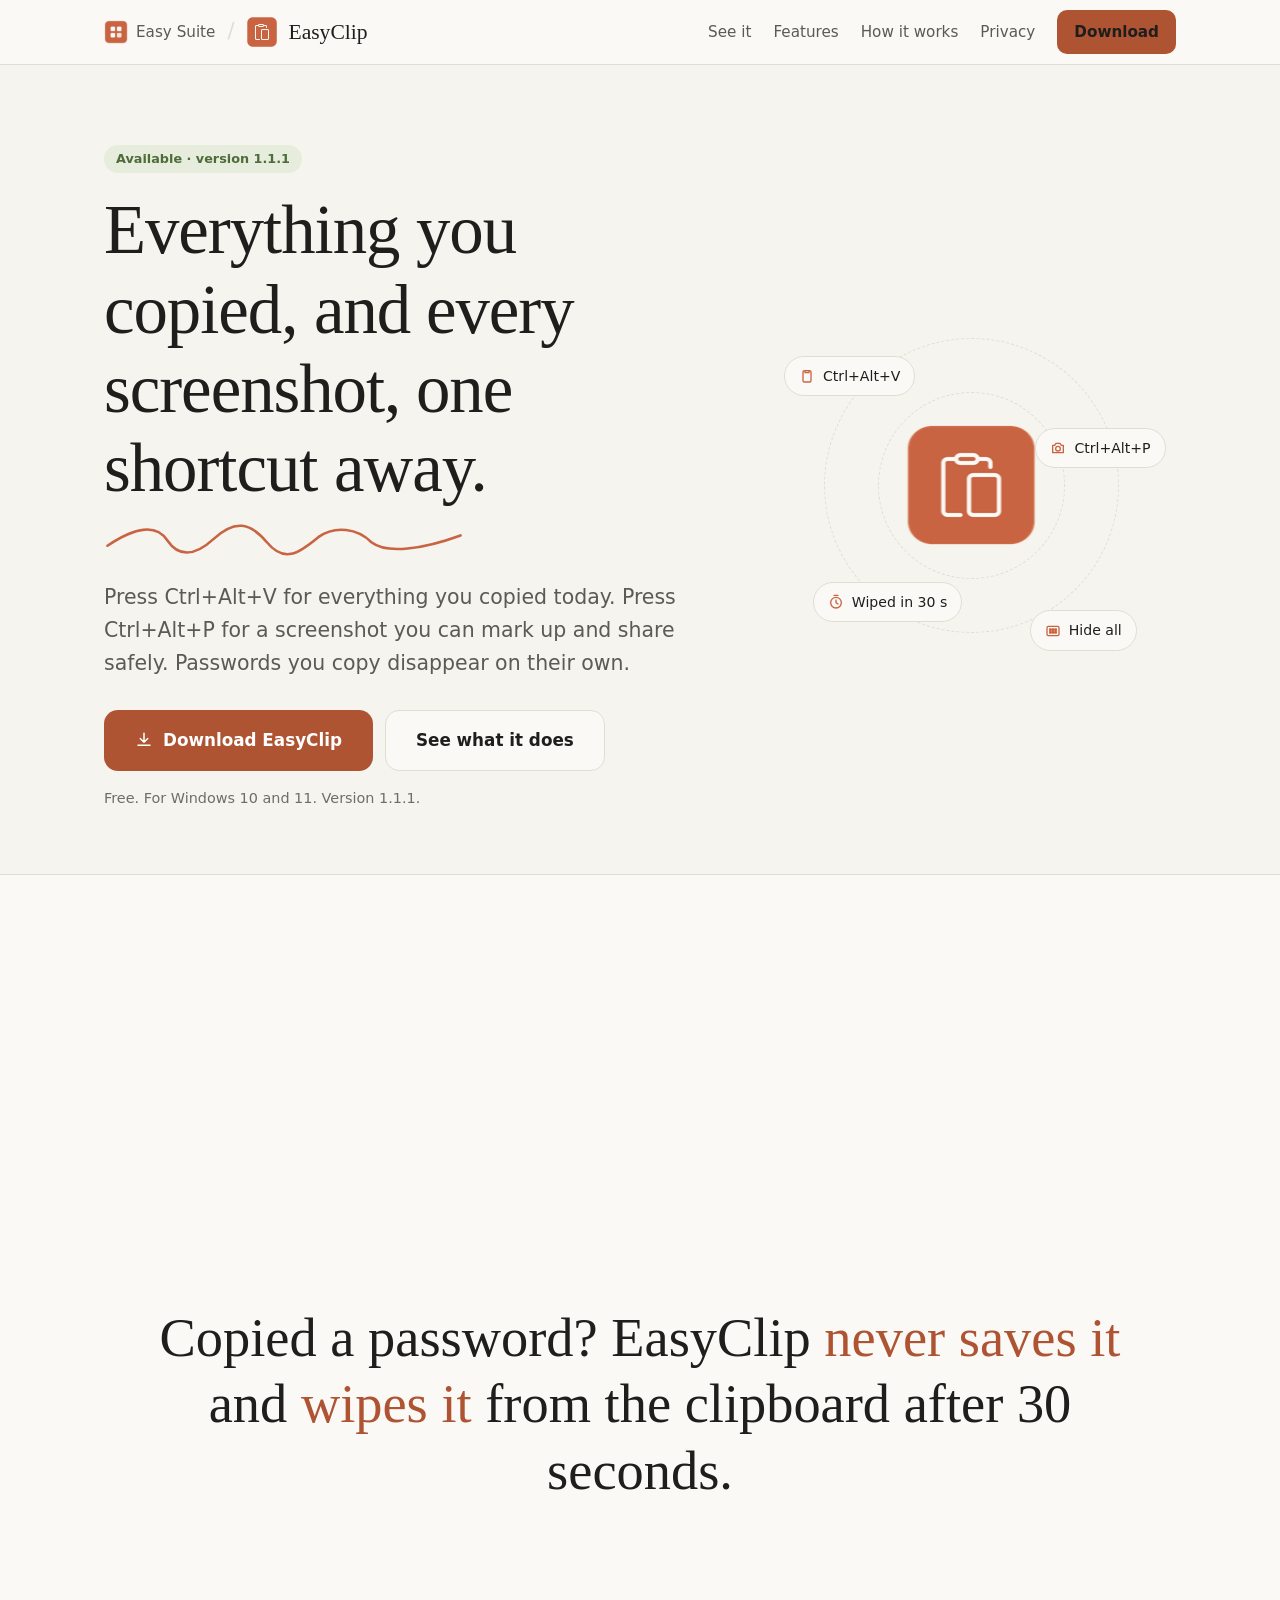
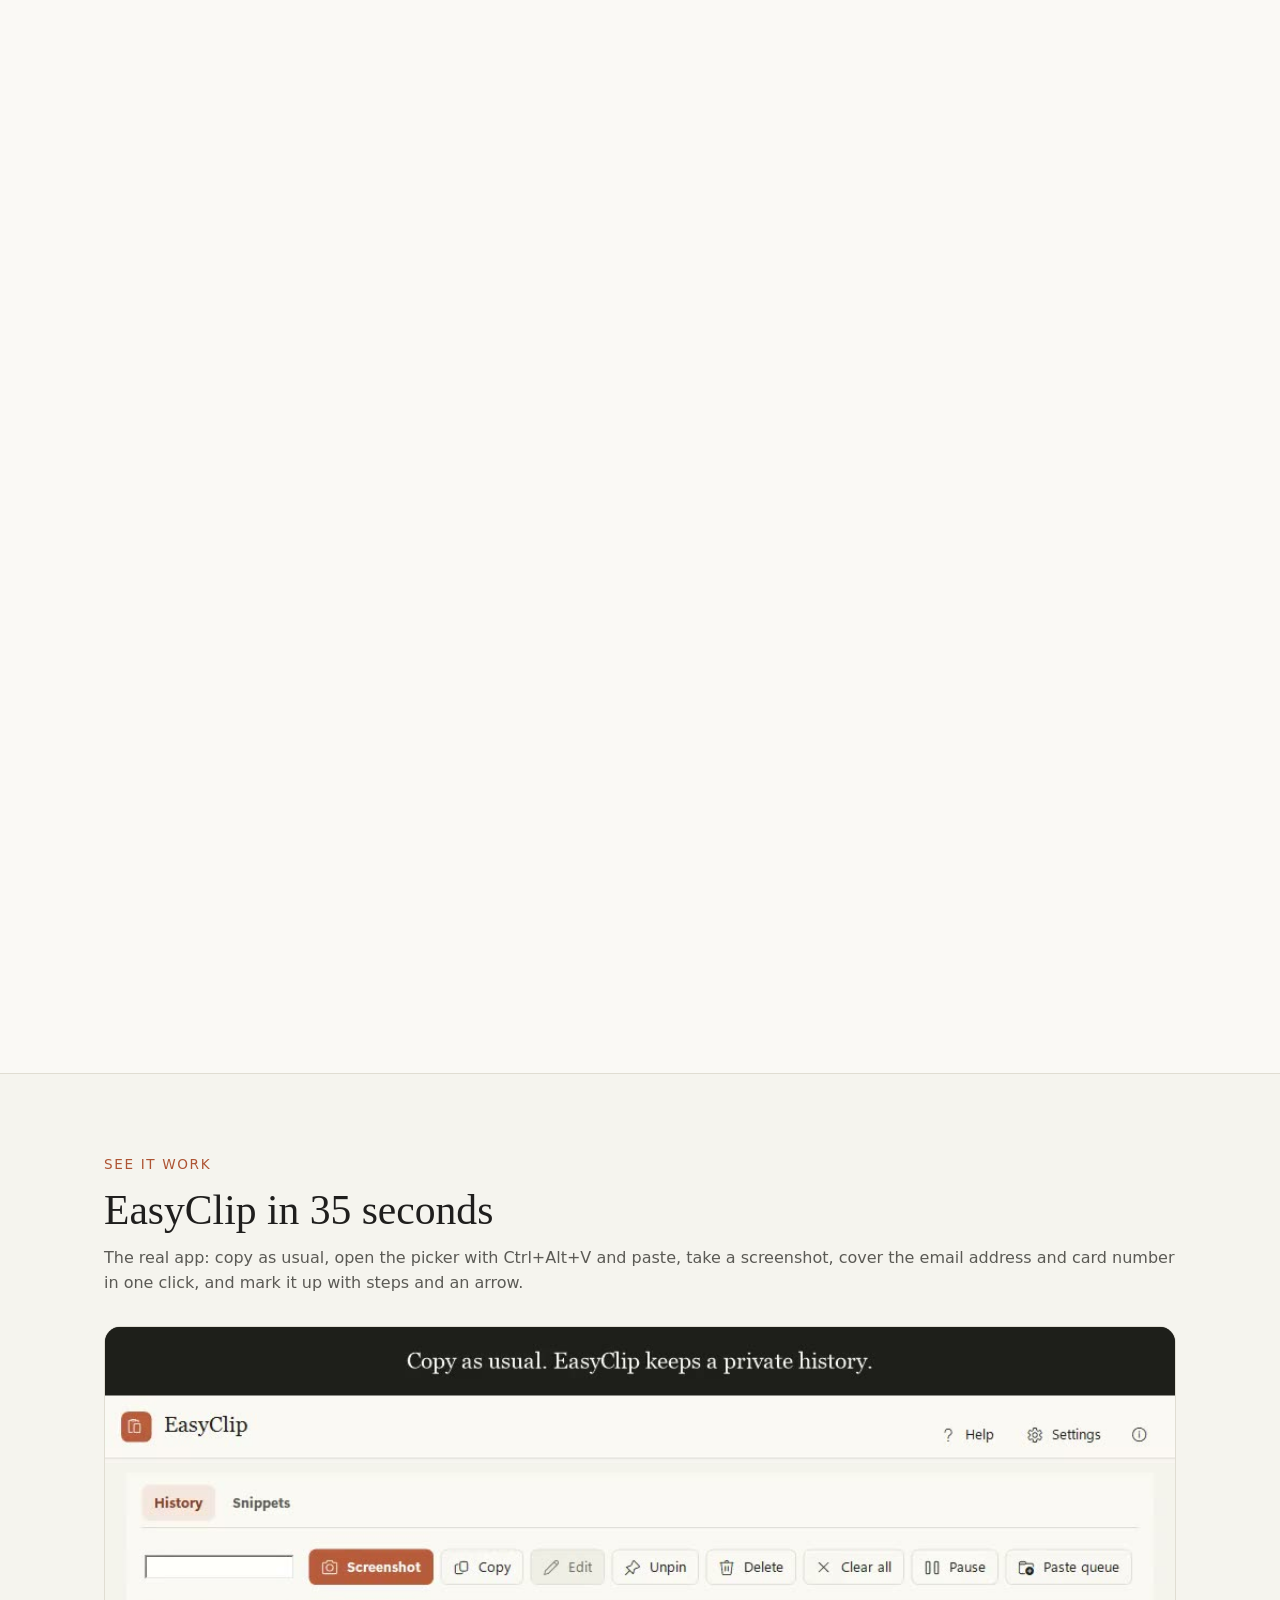
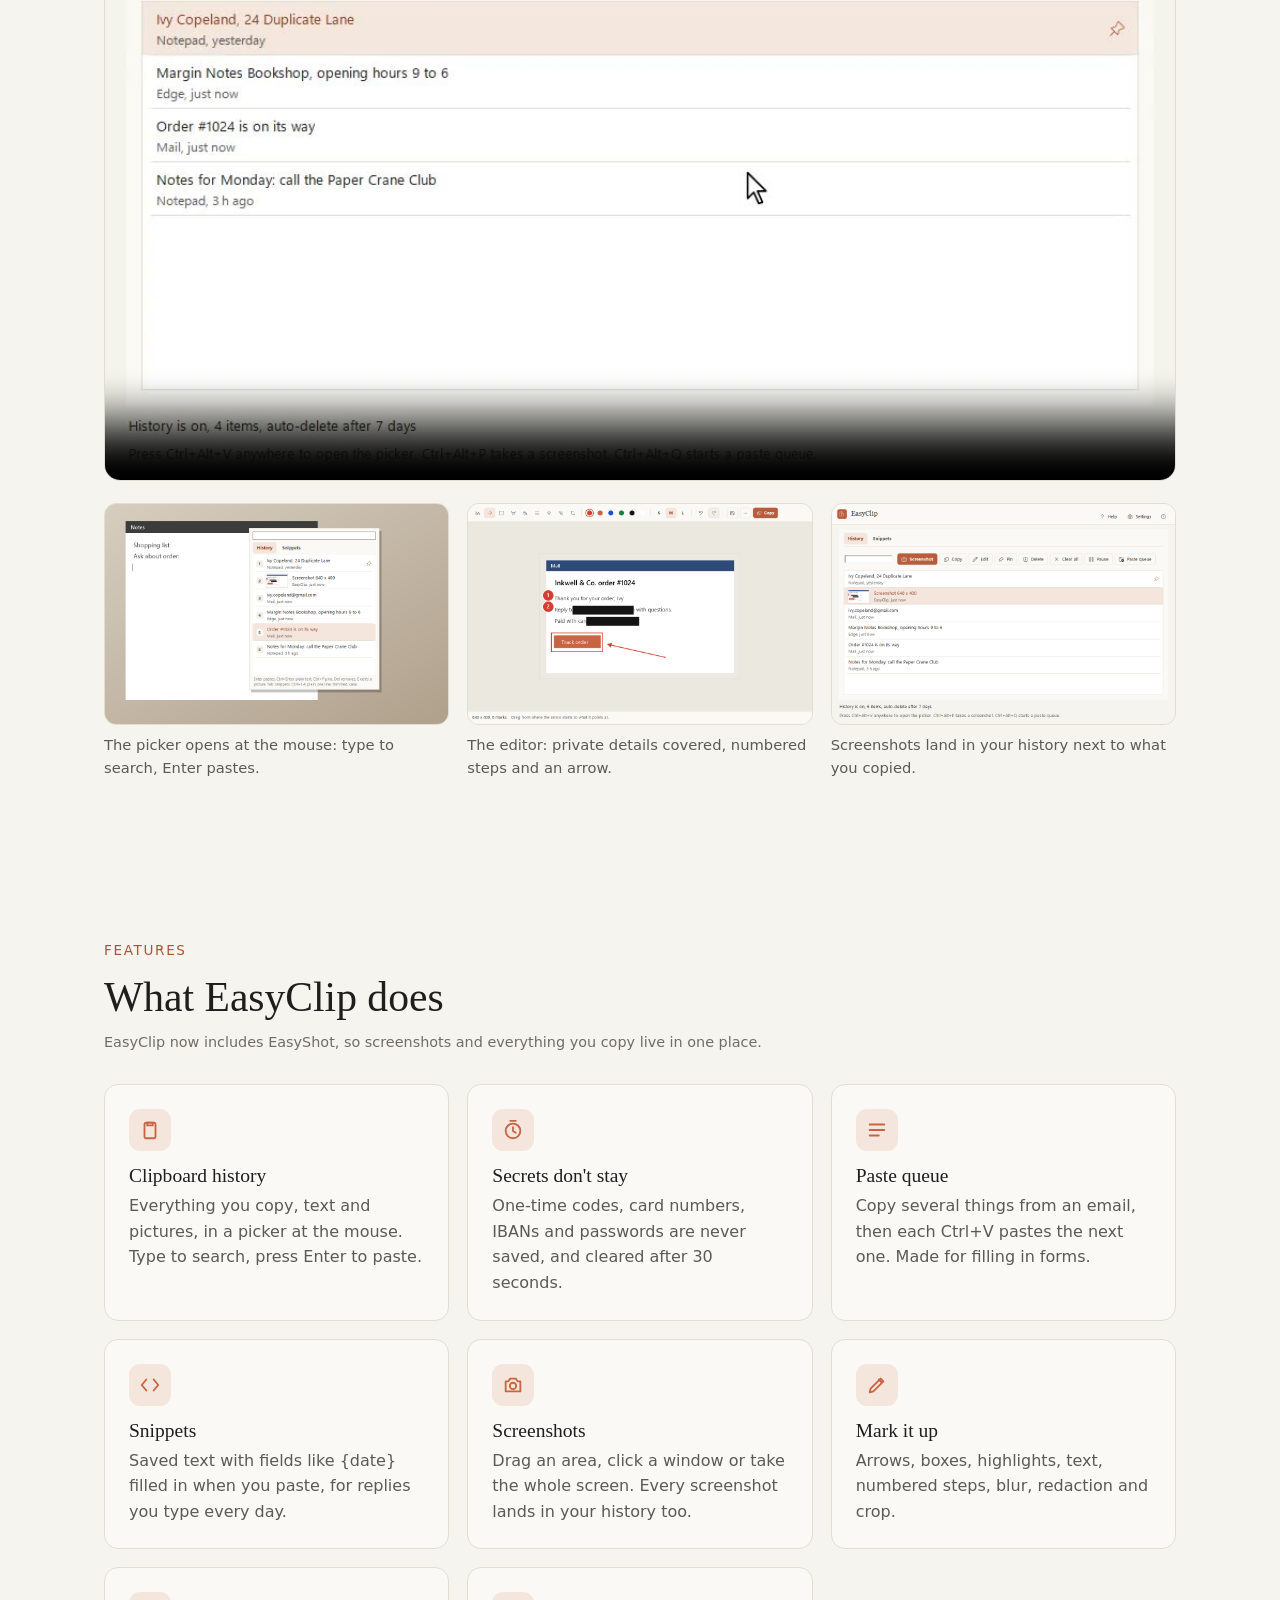
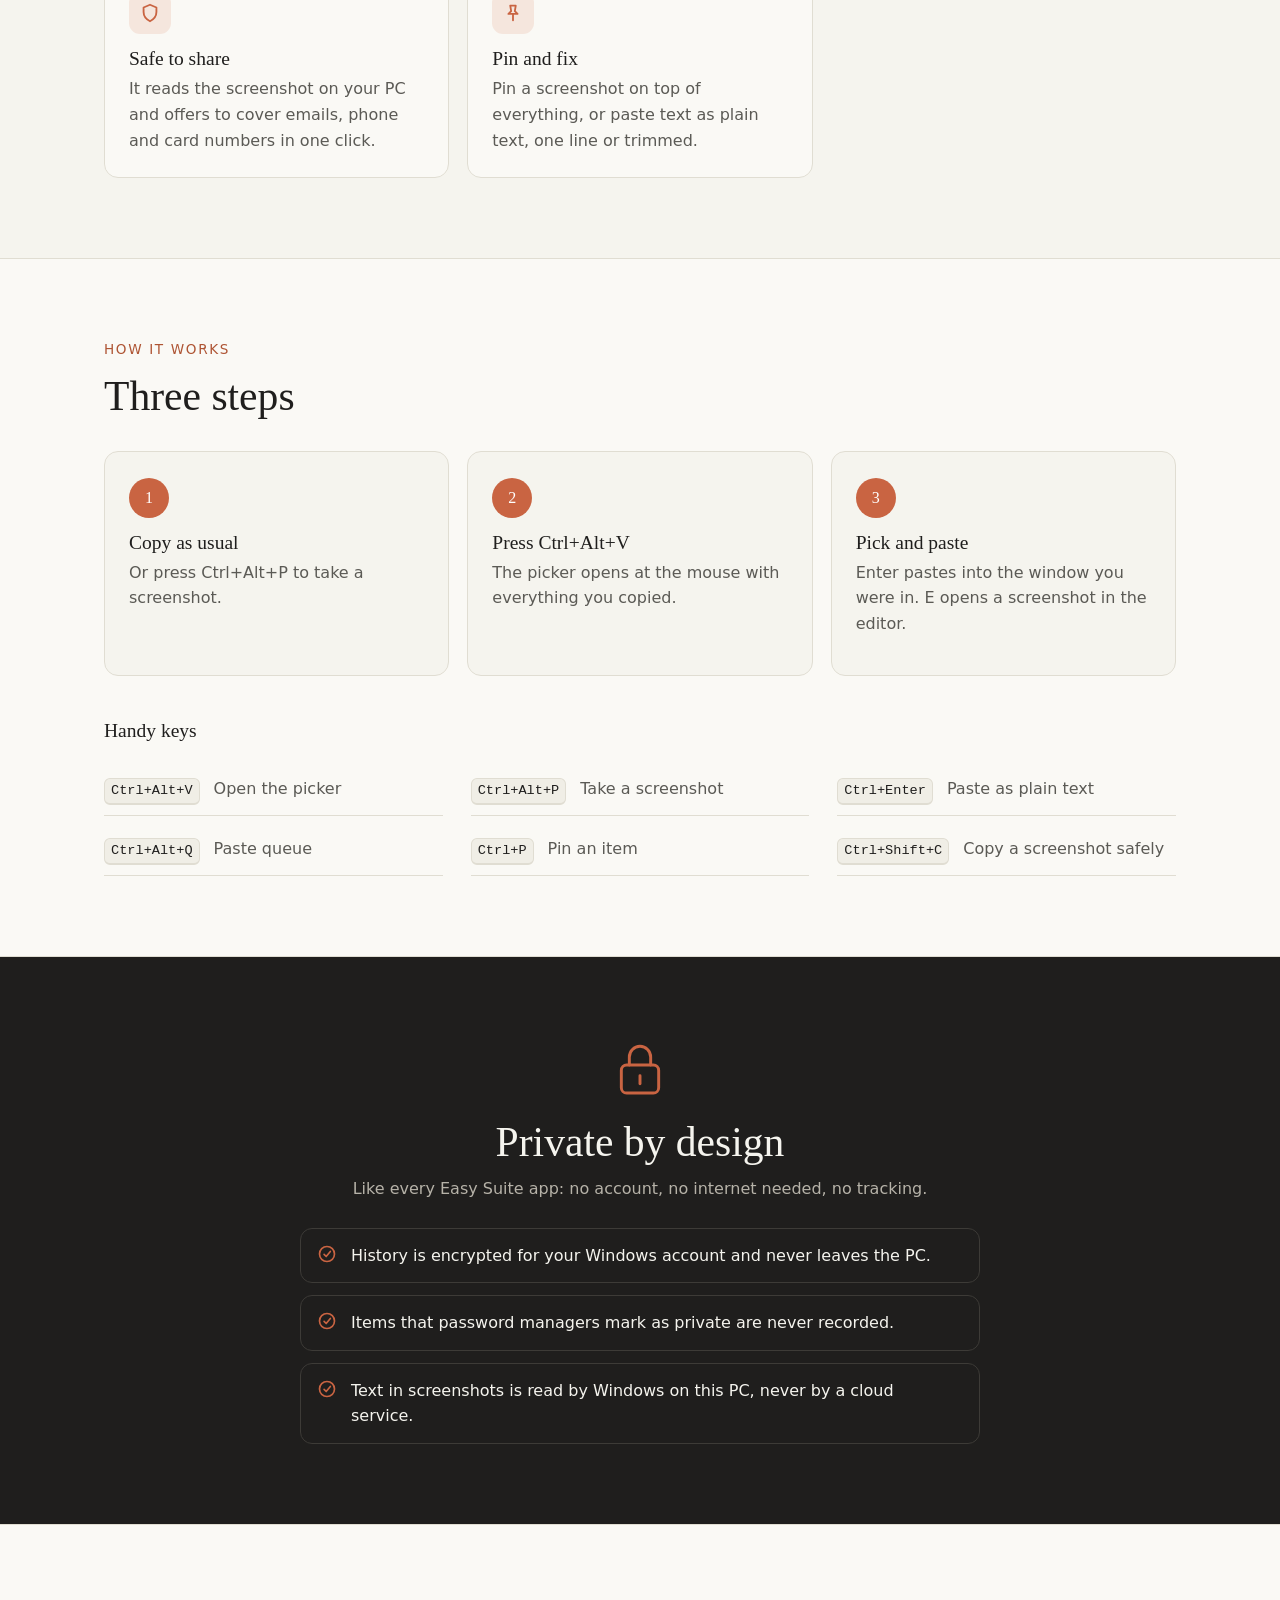
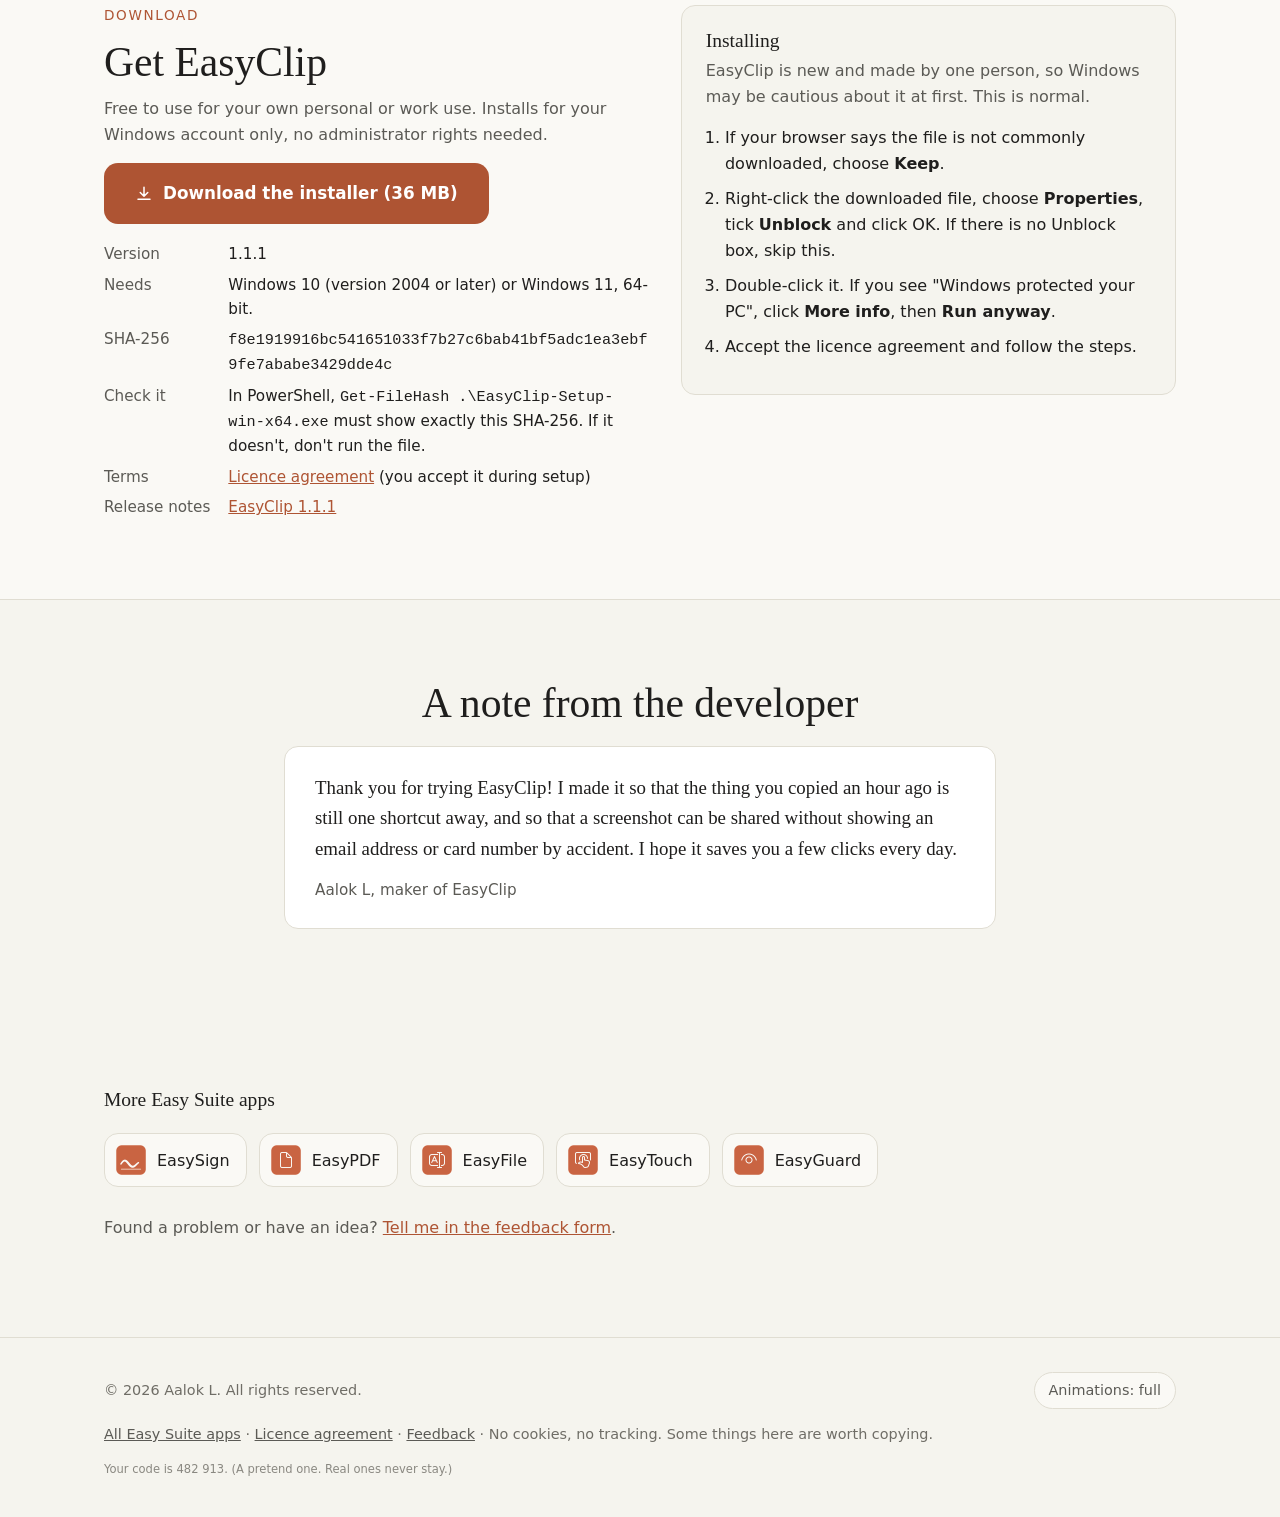
==== commit 1597c10f: "EasySign 1.5.4, EasyPDF 2.0.1, EasyClip 1.1.1, EasyFile 1.1.1, EasyTouch 1.0.1; maker key 2" ====
--- a/easyclip/index.html
+++ b/easyclip/index.html
@@ -55,7 +55,7 @@
   <section class="hero">
     <div class="wrap hero-grid">
       <div>
-        <span class="chip ok">Available &middot; version 1.1.0</span>
+        <span class="chip ok">Available &middot; version 1.1.1</span>
         <h1 class="split">Everything you copied, and every screenshot, one shortcut away.</h1>
         <svg class="flourish" viewBox="0 0 420 46" aria-hidden="true" focusable="false"><path d="M4 30 C 40 6, 62 6, 74 24 S 104 44, 128 22 S 170 2, 190 26 S 226 40, 250 20 C 270 6, 296 10, 312 26 C 330 40, 372 34, 416 18"/></svg>
         <p class="lead">Press Ctrl+Alt+V for everything you copied today. Press Ctrl+Alt+P for a screenshot you can mark up and share safely. Passwords you copy disappear on their own.</p>
@@ -63,7 +63,7 @@
           <a class="btn btn-primary btn-big magnetic" href="#download"><svg viewBox="0 0 24 24" fill="none" stroke="currentColor" stroke-width="2" stroke-linecap="round" stroke-linejoin="round" aria-hidden="true"><path d="M12 3v12m0 0-5-5m5 5 5-5M4 19h16"/></svg>Download EasyClip</a>
           <a class="btn btn-secondary btn-big" href="#features">See what it does</a>
         </div>
-        <p class="meta subtle">Free. For Windows 10 and 11. Version 1.1.0.</p>
+        <p class="meta subtle">Free. For Windows 10 and 11. Version 1.1.1.</p>
       </div>
       <div class="art" aria-hidden="true">
         <span class="ring"></span><span class="ring two"></span>
@@ -159,17 +159,17 @@
         <p class="kicker">Download</p>
         <h2>Get EasyClip</h2>
         <p class="muted">Free to use for your own personal or work use. Installs for your Windows account only, no administrator rights needed.</p>
-        <p><a class="btn btn-primary btn-big magnetic" href="https://github.com/Unspekable1654/Unspekable1654.github.io/releases/download/easyclip-v1.1.0/EasyClip-Setup-win-x64.exe">
+        <p><a class="btn btn-primary btn-big magnetic" href="https://github.com/Unspekable1654/Unspekable1654.github.io/releases/download/easyclip-v1.1.1/EasyClip-Setup-win-x64.exe">
           <svg viewBox="0 0 24 24" fill="none" stroke="currentColor" stroke-width="2" stroke-linecap="round" stroke-linejoin="round" aria-hidden="true"><path d="M12 3v12m0 0-5-5m5 5 5-5M4 19h16"/></svg>
           Download the installer (36 MB)
         </a></p>
         <dl class="facts">
-          <dt>Version</dt><dd>1.1.0</dd>
+          <dt>Version</dt><dd>1.1.1</dd>
           <dt>Needs</dt><dd>Windows 10 (version 2004 or later) or Windows 11, 64-bit.</dd>
-          <dt>SHA-256</dt><dd><code>c42f6fa9a5d58ad2f436d9534a3375a5a9222786924b76051fa02113ac969a55</code></dd>
+          <dt>SHA-256</dt><dd><code>f8e1919916bc541651033f7b27c6bab41bf5adc1ea3ebf9fe7ababe3429dde4c</code></dd>
           <dt>Check it</dt><dd>In PowerShell, <code>Get-FileHash .\EasyClip-Setup-win-x64.exe</code> must show exactly this SHA-256. If it doesn't, don't run the file.</dd>
           <dt>Terms</dt><dd><a href="../LICENSE.txt">Licence agreement</a> (you accept it during setup)</dd>
-          <dt>Release notes</dt><dd><a href="https://github.com/Unspekable1654/Unspekable1654.github.io/releases/tag/easyclip-v1.1.0">EasyClip 1.1.0</a></dd>
+          <dt>Release notes</dt><dd><a href="https://github.com/Unspekable1654/Unspekable1654.github.io/releases/tag/easyclip-v1.1.1">EasyClip 1.1.1</a></dd>
         </dl>
       </div>
       <div class="card reveal">
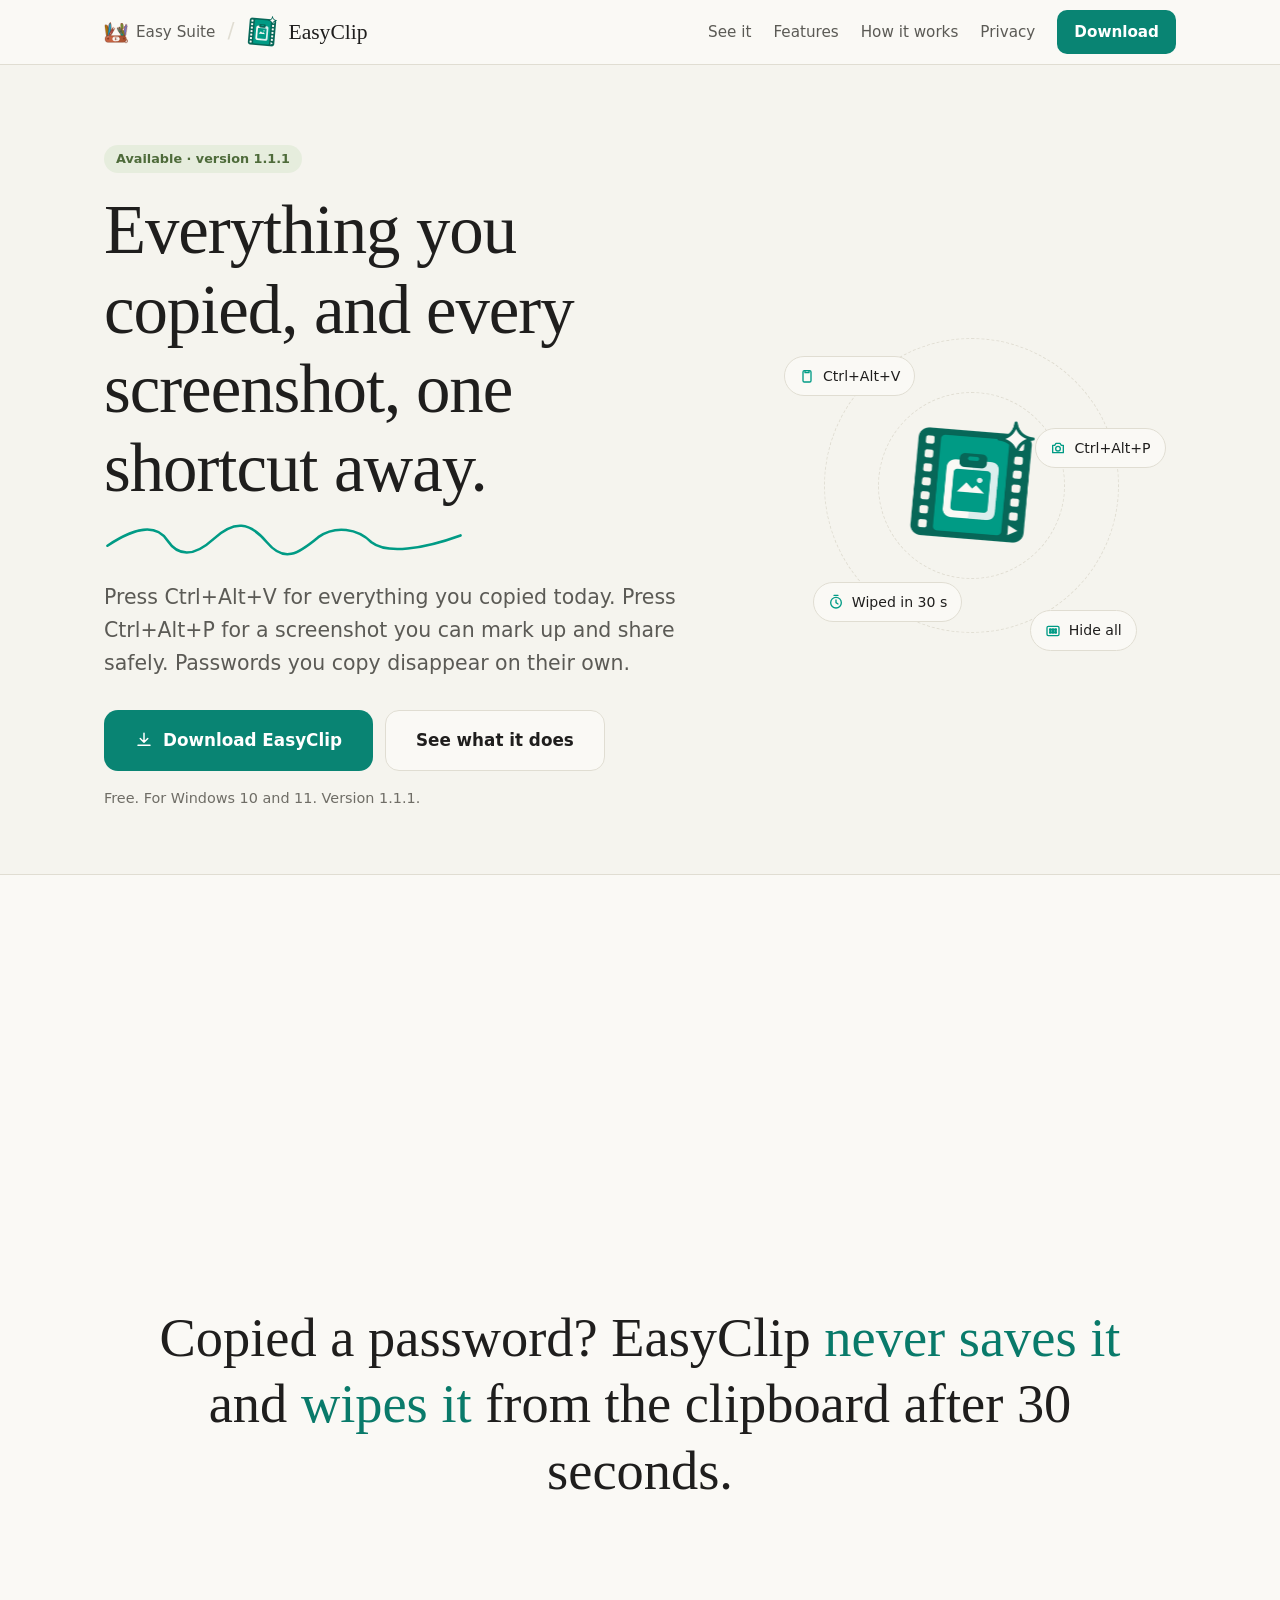
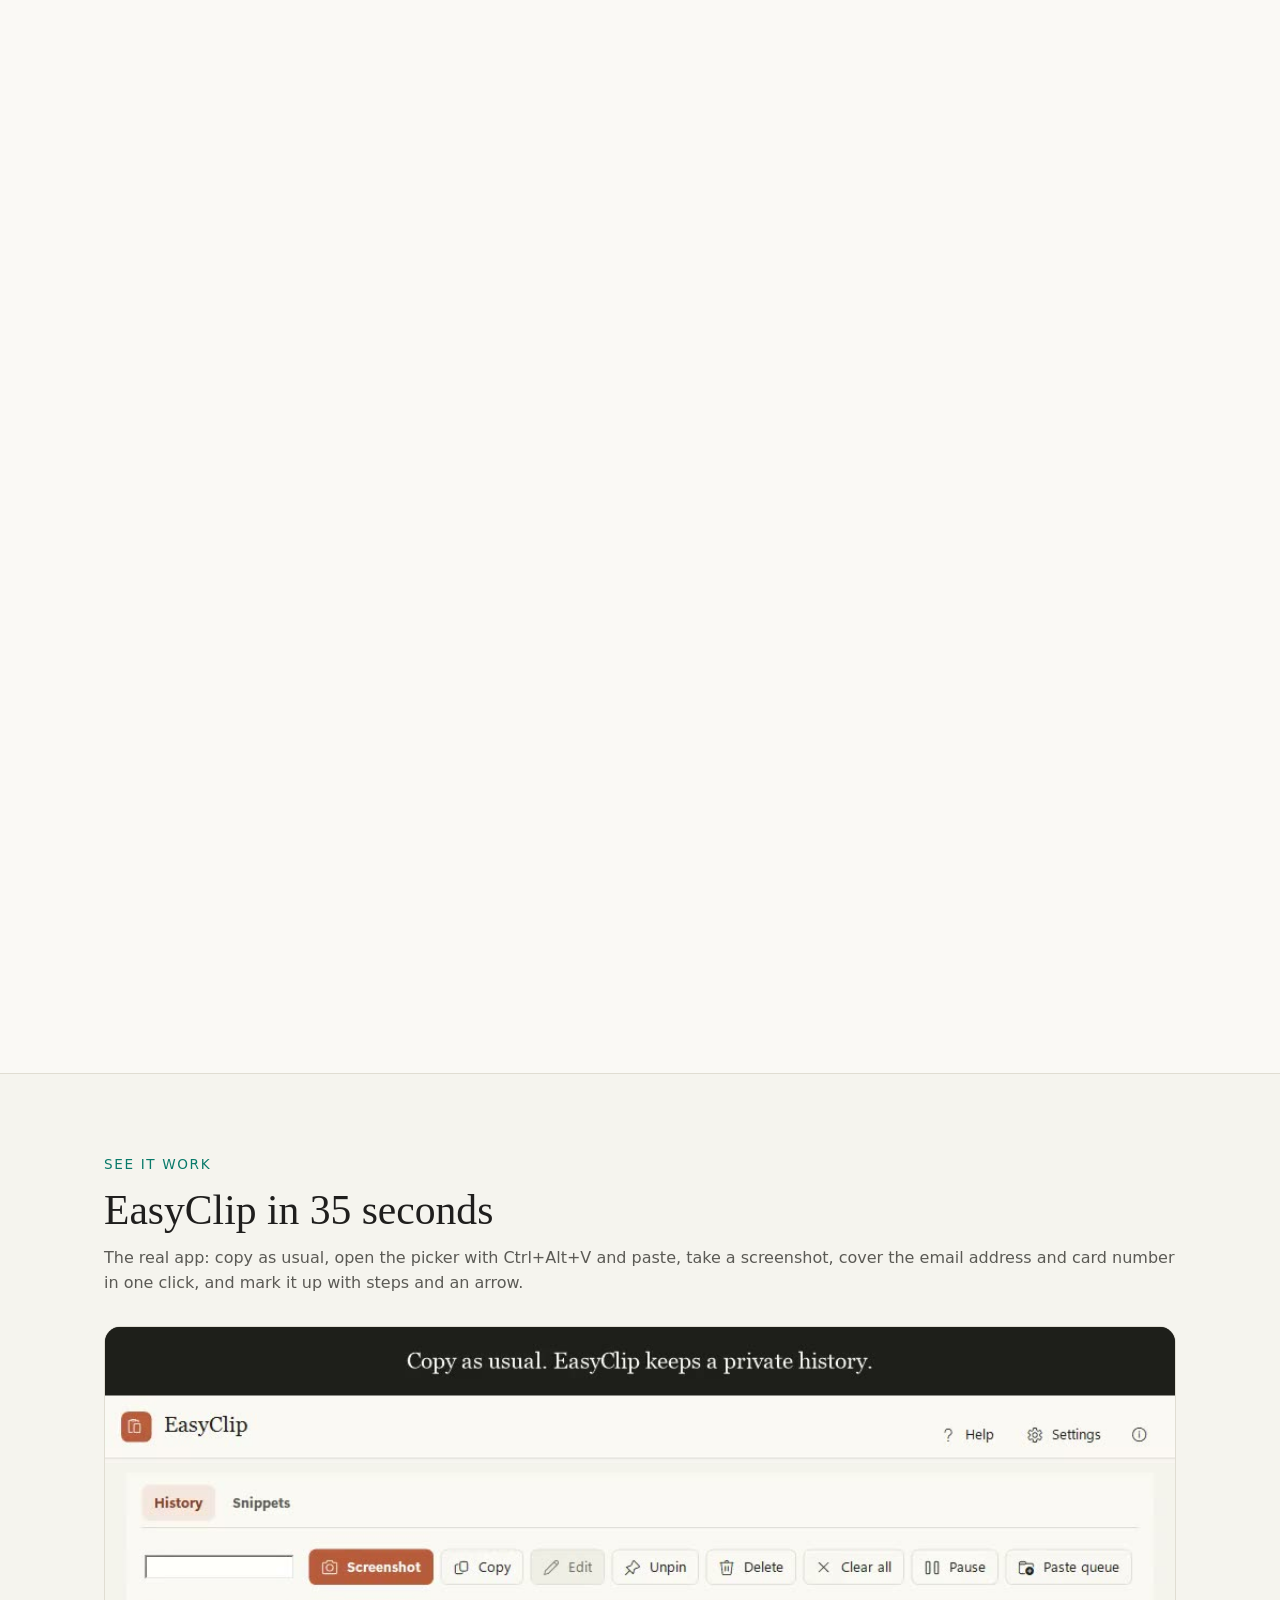
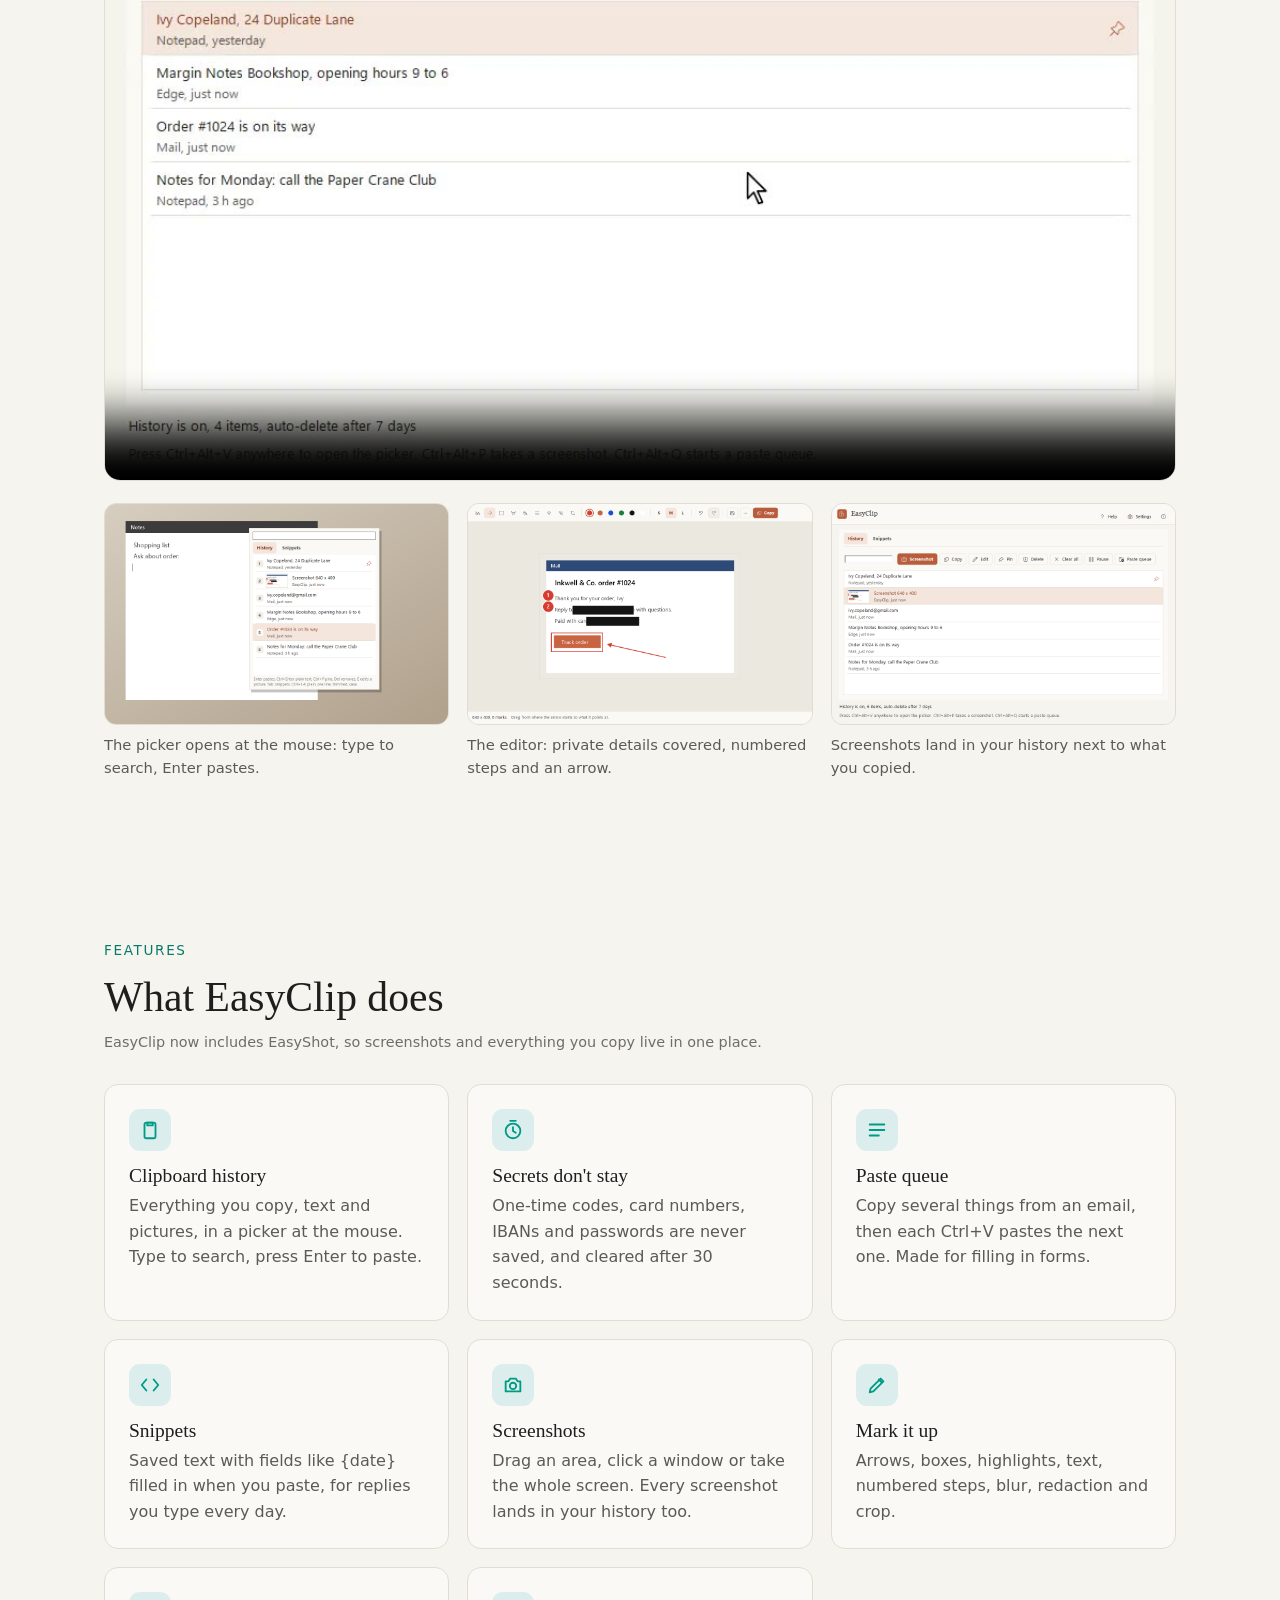
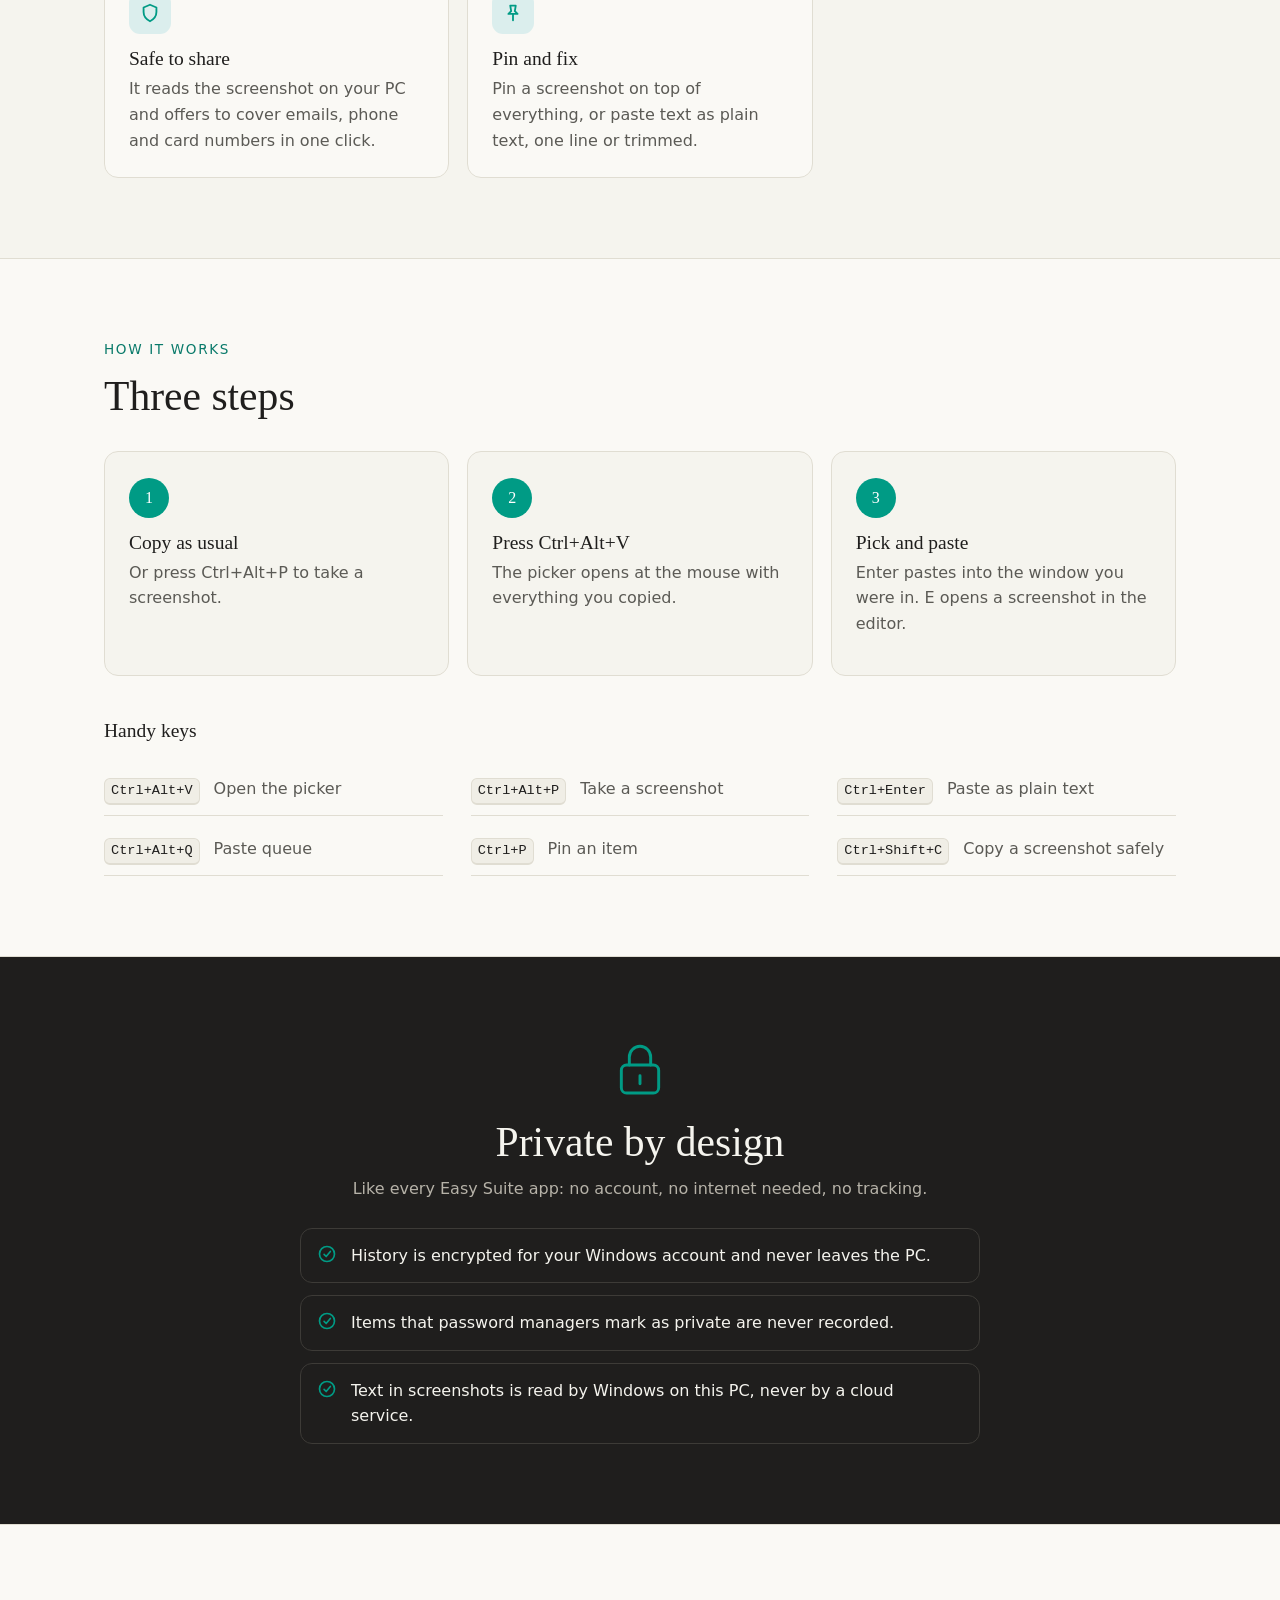
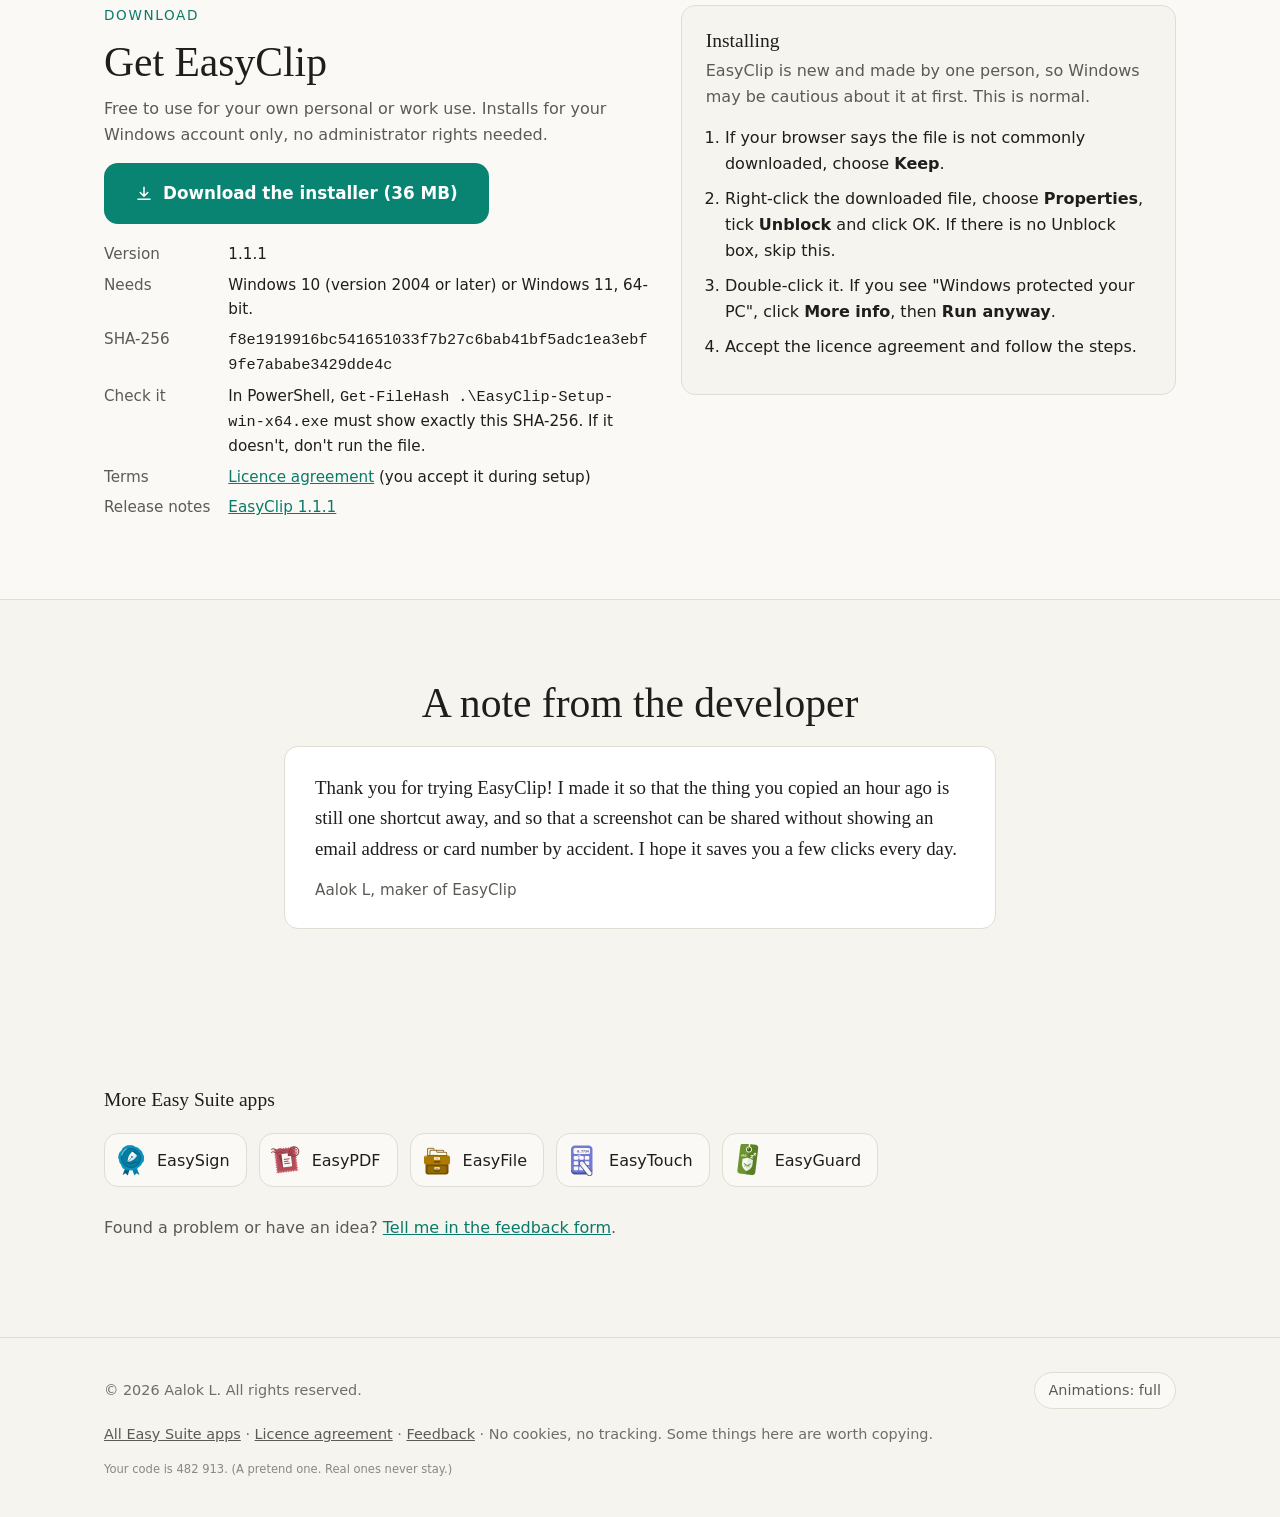
==== commit 4974461e: "New look: each app in its own colour, new app logos and an Easy Suite pocket knife Each app page now" ====
--- a/easyclip/index.html
+++ b/easyclip/index.html
@@ -1,5 +1,5 @@
 <!doctype html>
-<html lang="en" class="no-js">
+<html lang="en" class="no-js" data-app="easyclip">
 <head>
 <meta charset="utf-8">
 <!-- security: start -->
--- a/assets/app.css
+++ b/assets/app.css
@@ -17,6 +17,22 @@
     --ok: #9CC08A; --ok-soft: #1F2A1B; --soon: #D9B36A; --soon-soft: #332A18; --lab: #B6B2A8; --lab-soft: #2F2E2B;
     --band-bg: #F5F4EE; --band-text: #1F1E1D; --band-muted: #5B5A55; --band-line: #E0DDD2;
   }
+}
+/* Each app page in its own colour (owner's choice 2026-10-06; same tone as clay, only the hue differs).
+   The hub stays clay. Set by <html data-app="..."> on the app pages; these come after the :root blocks so they win. */
+html[data-app="easysign"] { --accent: #0092BD; --accent-soft: #DEEBF6; --link: #057396; --link-hover: #00617F; --button: #057DA3; --button-hover: #066F92; }
+html[data-app="easypdf"] { --accent: #CA5E6A; --accent-soft: #F7E5E1; --link: #A84B54; --link-hover: #8D3843; --button: #AF4E58; --button-hover: #9D454D; }
+html[data-app="easyclip"] { --accent: #009B85; --accent-soft: #DBEEED; --link: #097A6A; --link-hover: #076758; --button: #098473; --button-hover: #007667; }
+html[data-app="easyfile"] { --accent: #AD7B02; --accent-soft: #EEE9DA; --link: #8D6504; --link-hover: #745101; --button: #936904; --button-hover: #835E01; }
+html[data-app="easytouch"] { --accent: #717BD7; --accent-soft: #E9E7F6; --link: #5D64B3; --link-hover: #485097; --button: #6168BA; --button-hover: #575CA7; }
+html[data-app="easyguard"] { --accent: #6C942F; --accent-soft: #E2EDE1; --link: #527623; --link-hover: #44640D; --button: #598025; --button-hover: #4E721F; }
+@media (prefers-color-scheme: dark) {
+  html[data-app="easysign"] { --accent: #07A5D3; --accent-soft: #20303A; --link: #47B1DC; --link-hover: #ABD6EF; --button: #07A5D3; --button-hover: #47B1DC; }
+  html[data-app="easypdf"] { --accent: #DA717C; --accent-soft: #3B2927; --link: #E2858B; --link-hover: #F3C1BE; --button: #DA717C; --button-hover: #E2858B; }
+  html[data-app="easyclip"] { --accent: #09AE96; --accent-soft: #1D3330; --link: #3CBBA5; --link-hover: #A5DCD3; --button: #09AE96; --button-hover: #3CBBA5; }
+  html[data-app="easyfile"] { --accent: #C08B1F; --accent-soft: #342D1E; --link: #C89B48; --link-hover: #E0CDA5; --button: #C08B1F; --button-hover: #C89B48; }
+  html[data-app="easytouch"] { --accent: #818DE6; --accent-soft: #2C2C3C; --link: #929CEA; --link-hover: #C9CBF4; --button: #818DE6; --button-hover: #929CEA; }
+  html[data-app="easyguard"] { --accent: #7EA547; --accent-soft: #273224; --link: #8CB263; --link-hover: #BFD8B3; --button: #7EA547; --button-hover: #8CB263; }
 }
 * { box-sizing: border-box; }
 html { scroll-behavior: smooth; }
@@ -66,6 +82,7 @@
 .btn-big { padding: 16px 30px; font-size: 1.05rem; border-radius: 14px; }
 .btn-small { padding: 9px 16px; font-size: .95rem; border-radius: 10px; }
 nav .btn { color: var(--text); }
+nav .btn-primary, nav .btn-primary:hover { color: var(--on-accent); }
 
 section { padding: 80px 0; }
 .band-alt { background: var(--surface); border-top: 1px solid var(--line); border-bottom: 1px solid var(--line); }
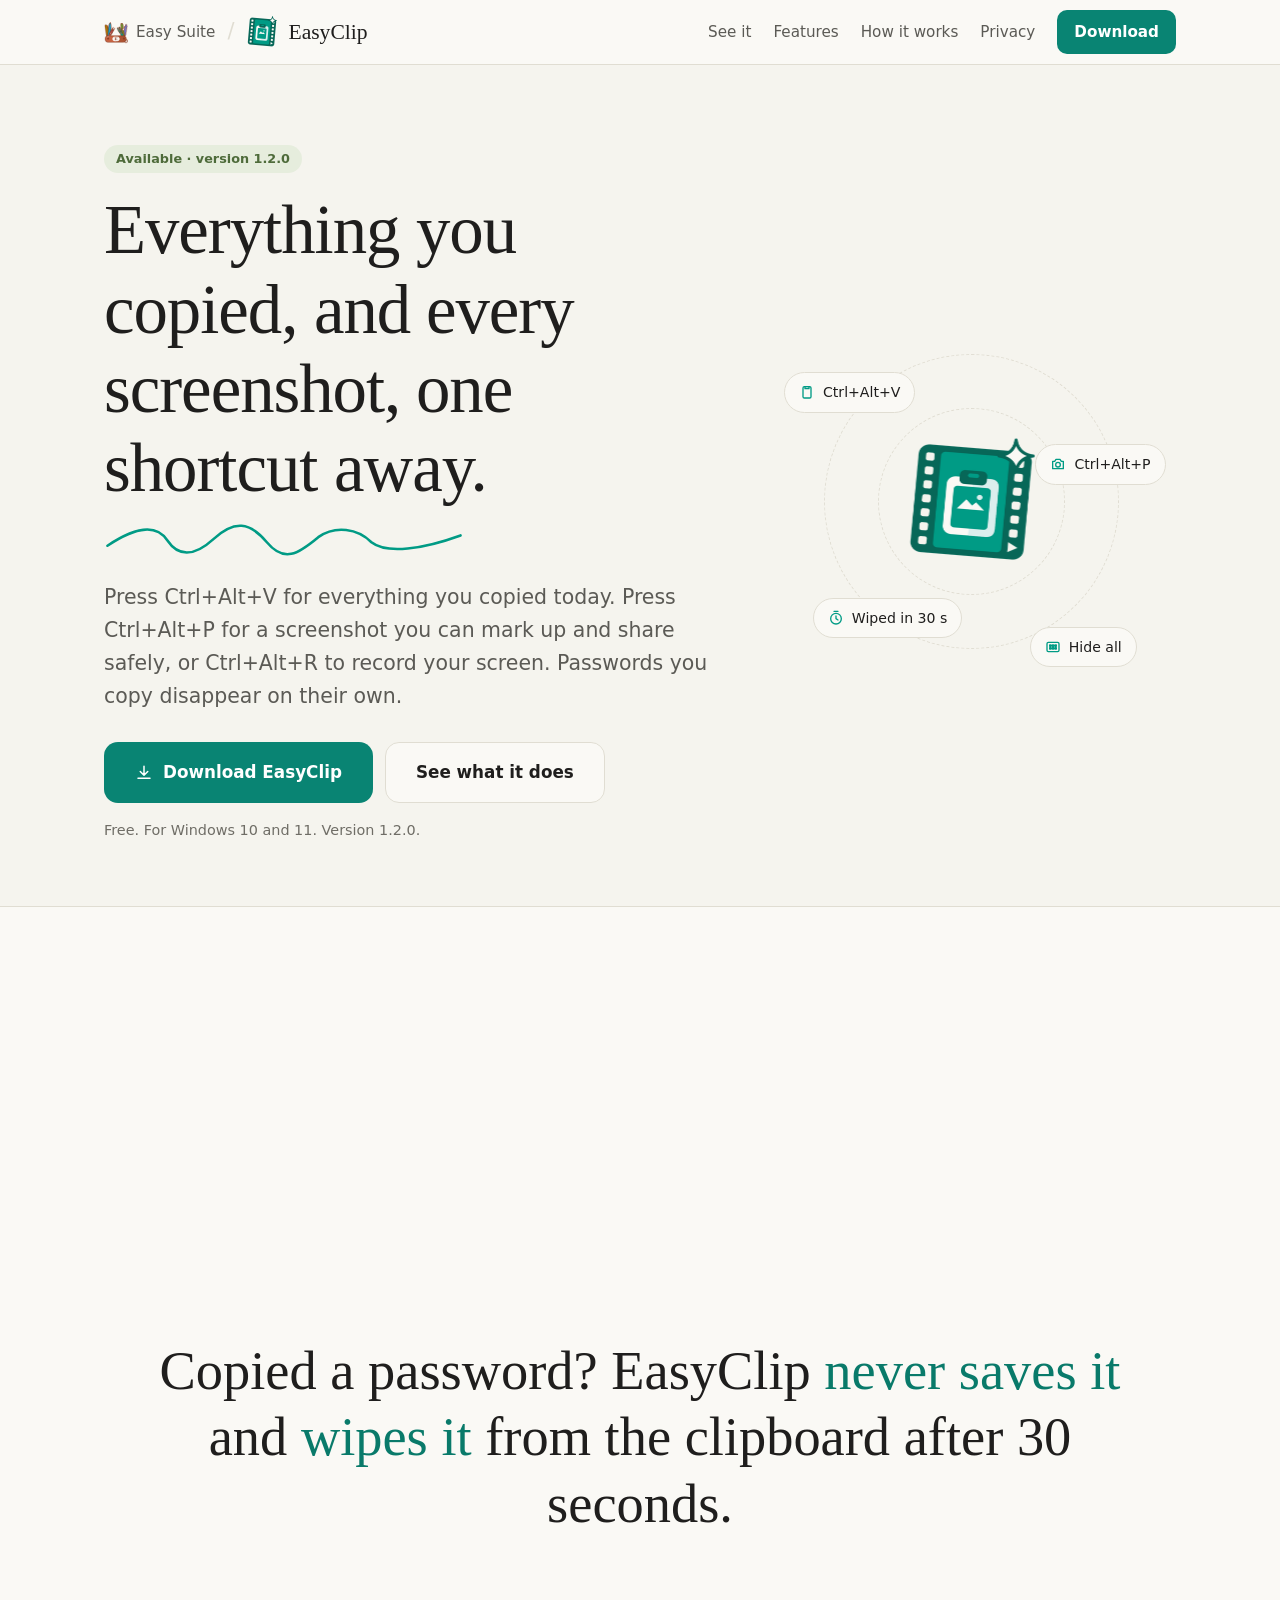
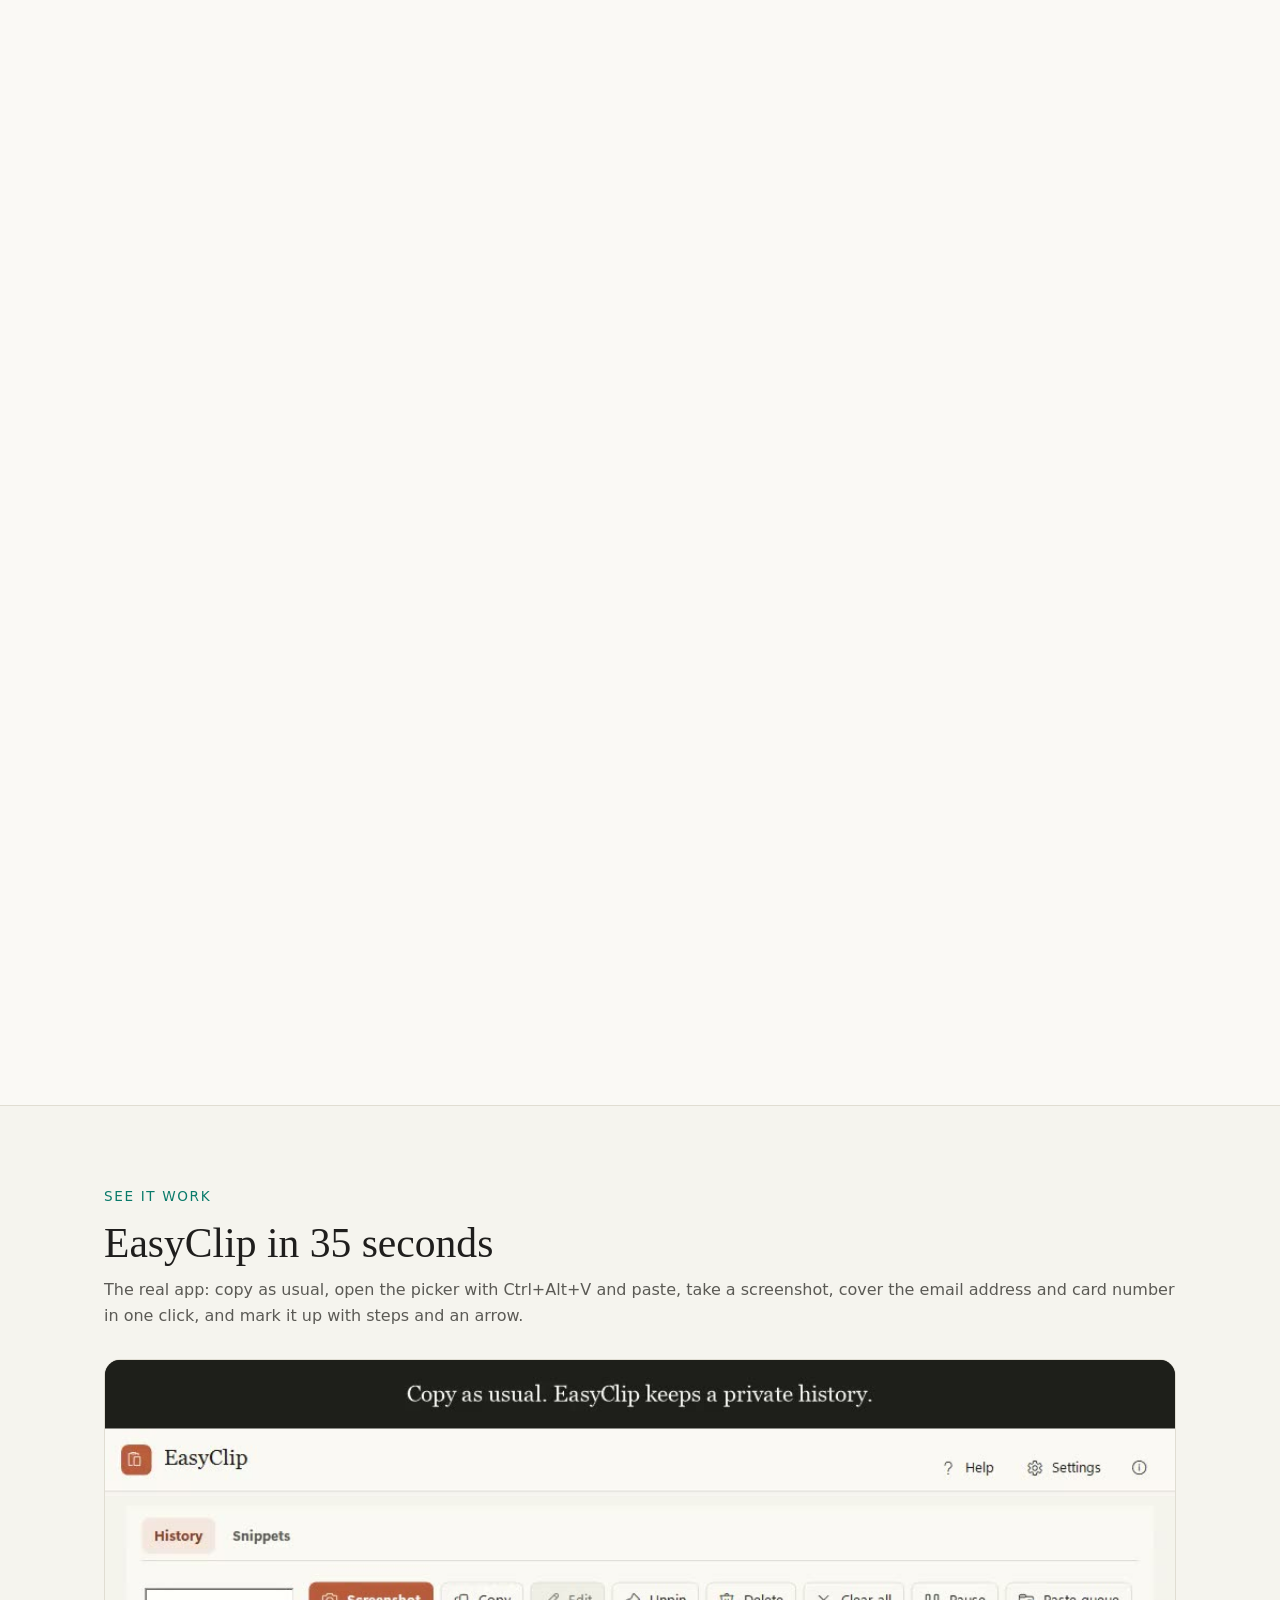
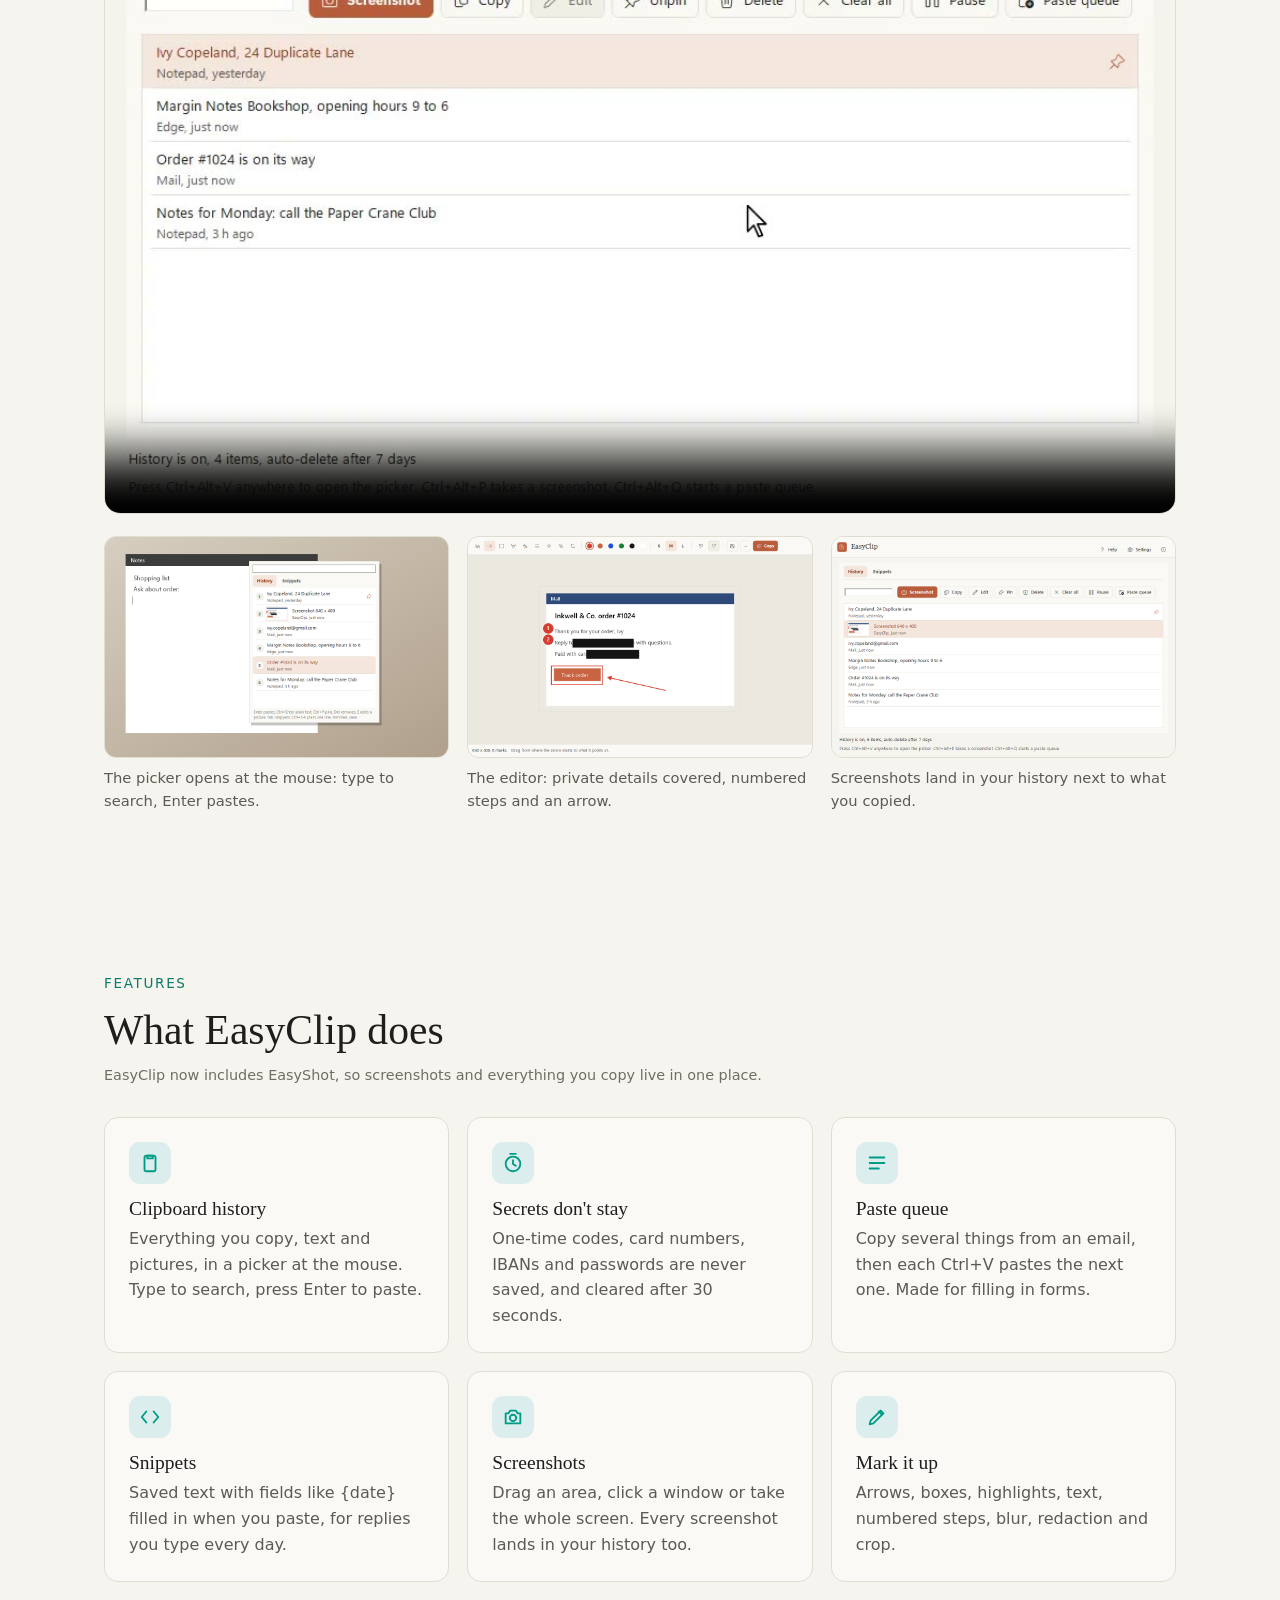
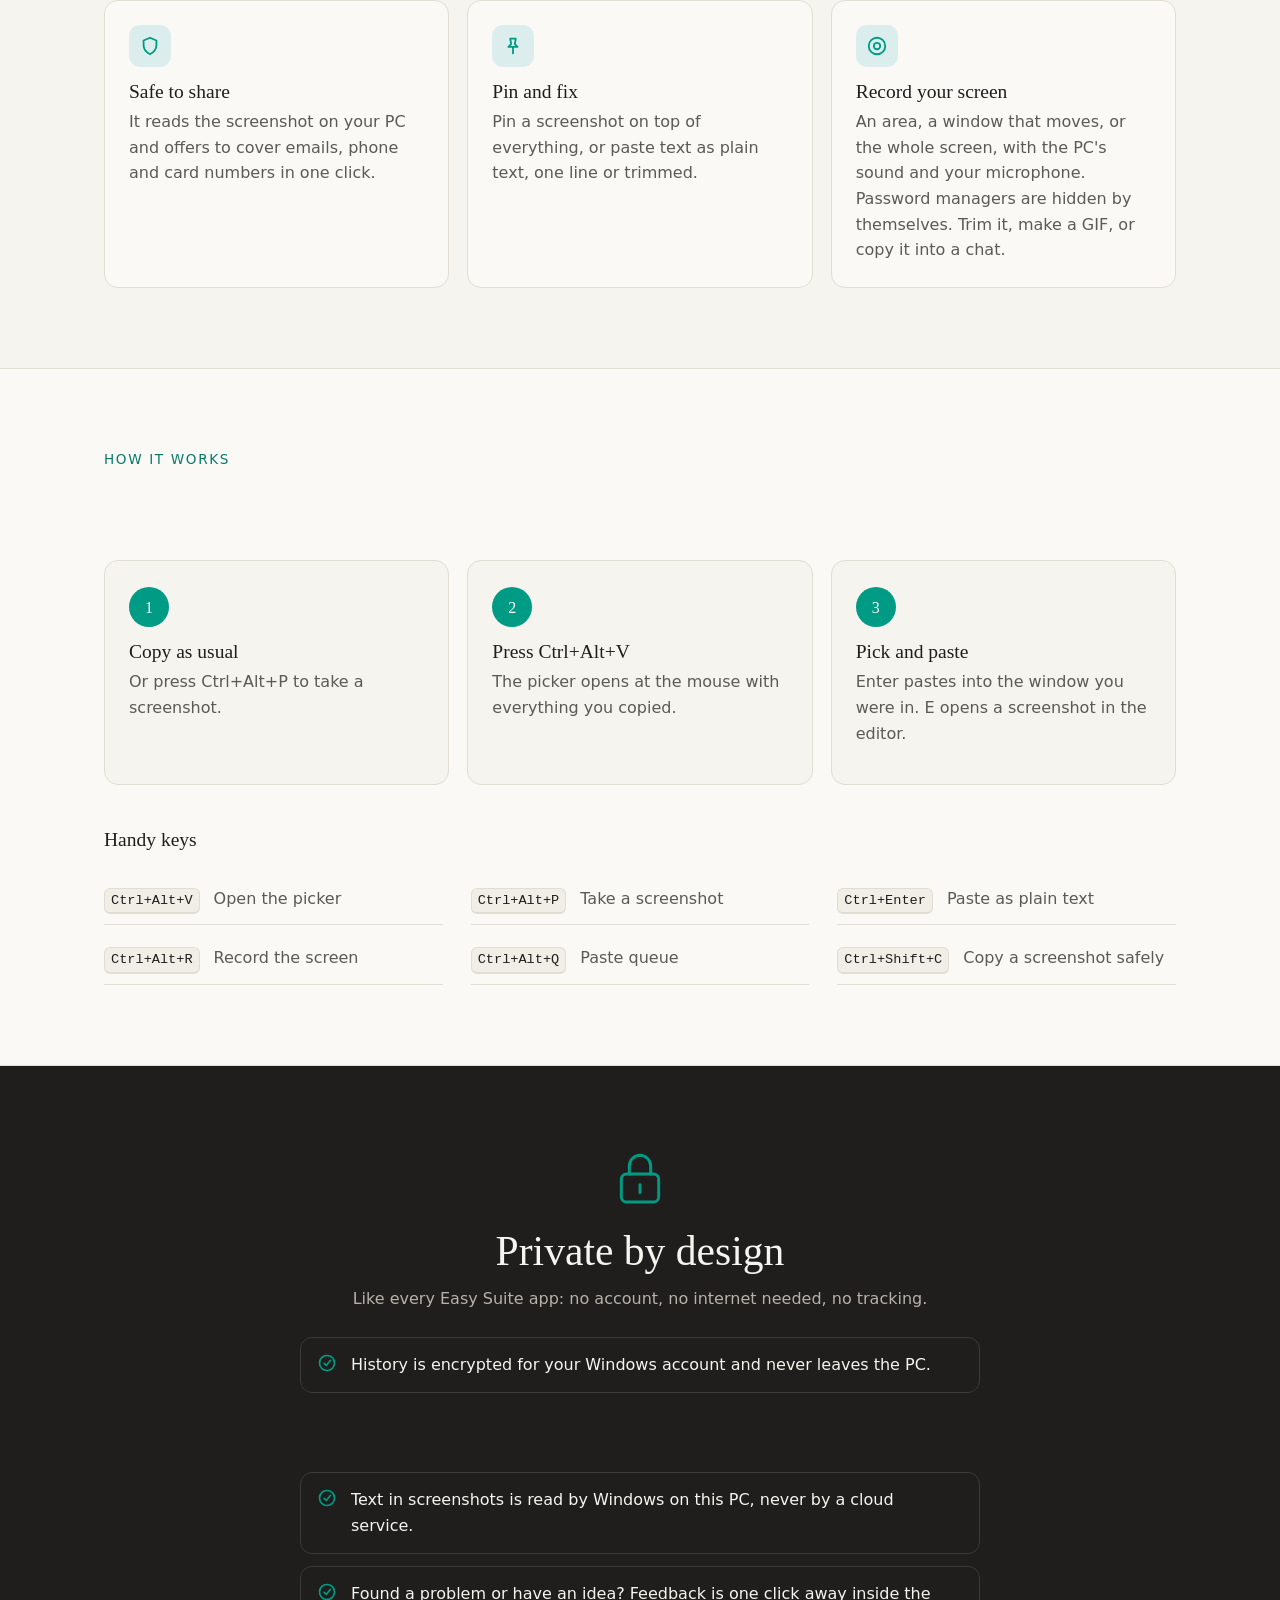
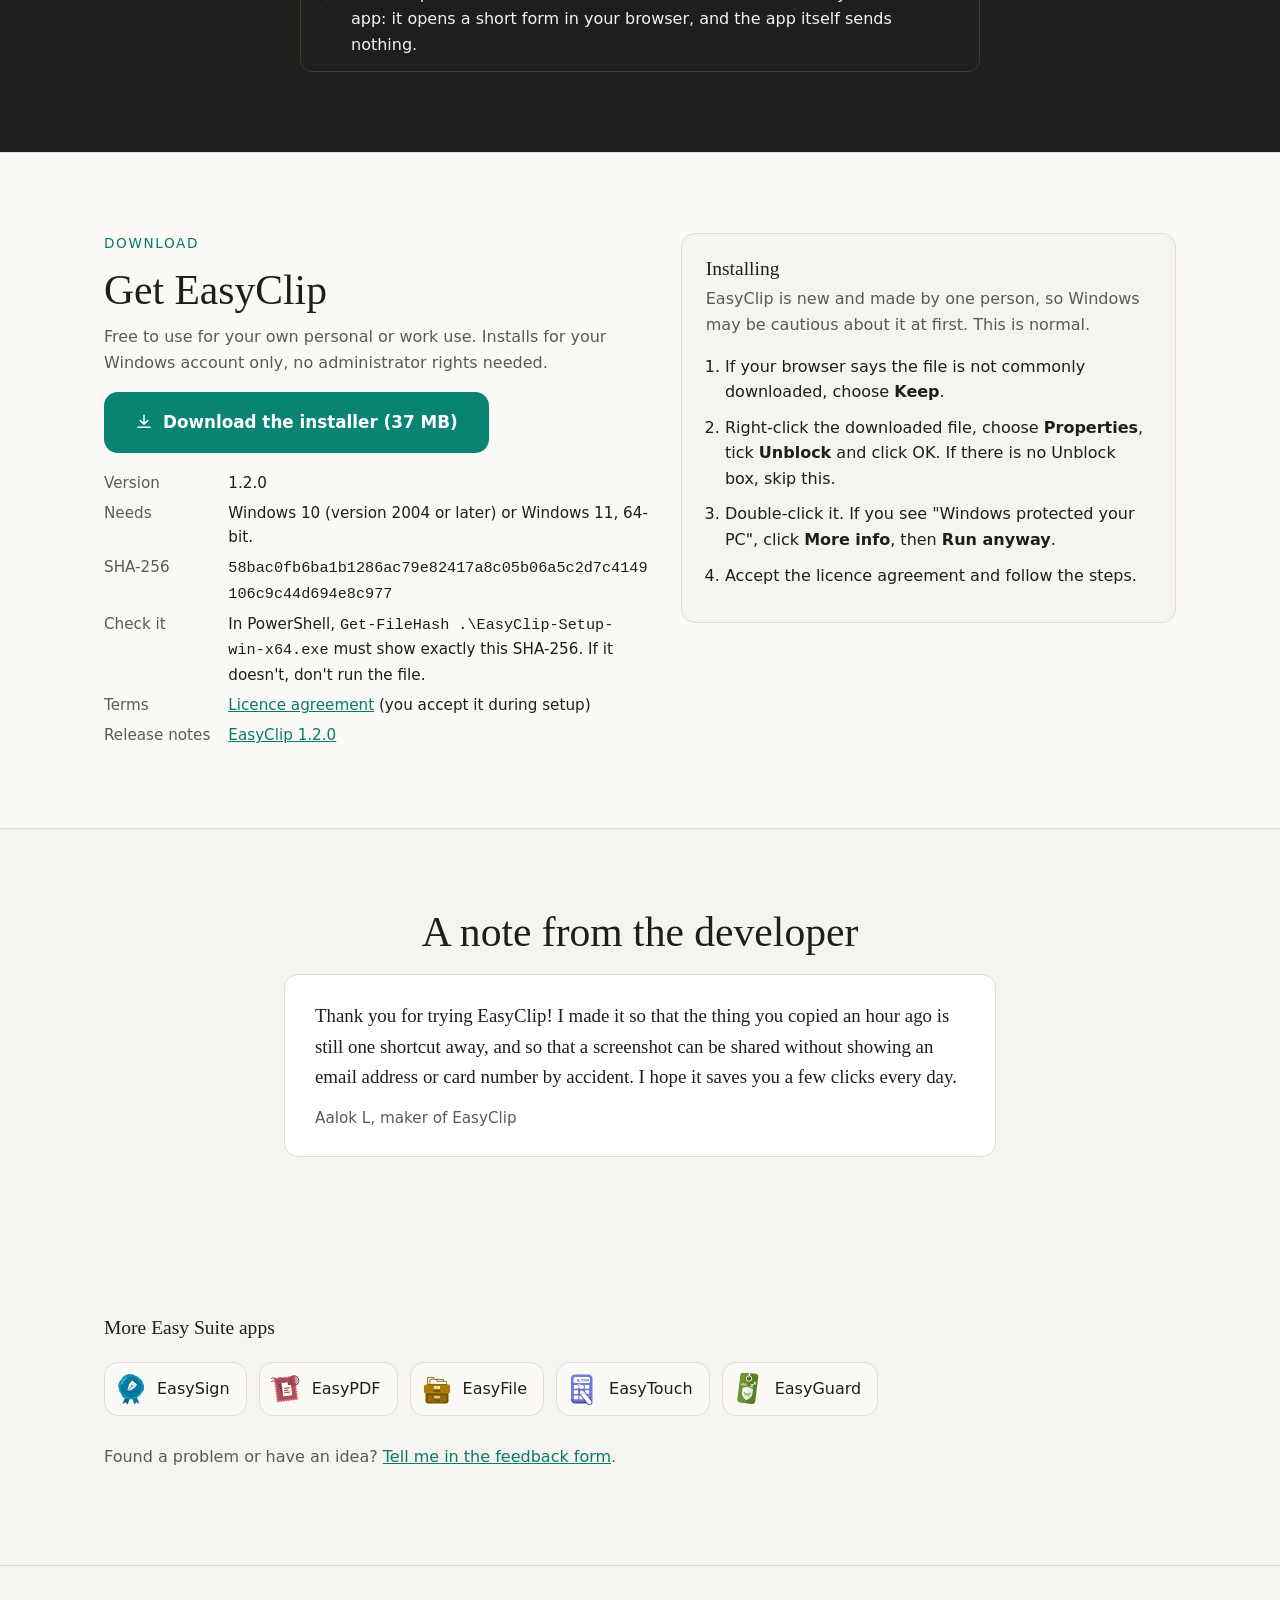
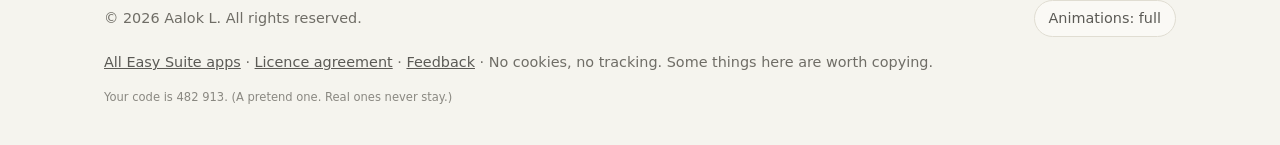
==== commit 87196ff3: "EasyClip 1.2.0 (screen recorder) and EasyTouch 1.0.2 (pen with a mouse); feedback line on every app " ====
--- a/easyclip/index.html
+++ b/easyclip/index.html
@@ -8,15 +8,15 @@
 <script>if (window.top !== window.self) { document.documentElement.style.display = 'none'; try { window.top.location.replace(window.self.location.href); } catch (e) { } }</script>
 <!-- security: end -->
 <meta name="viewport" content="width=device-width, initial-scale=1">
-<title>EasyClip: everything you copied, and every screenshot</title>
-<meta name="description" content="A private clipboard history, snippets and safe screenshots on one shortcut. Free from Easy Suite.">
+<title>EasyClip: everything you copied, every screenshot, and screen recordings</title>
+<meta name="description" content="A private clipboard history, snippets, safe screenshots and a screen recorder on one shortcut each. Free from Easy Suite.">
 <meta name="color-scheme" content="light dark">
 <link rel="icon" type="image/png" href="../images/apps/easyclip.png">
 <link rel="canonical" href="https://unspekable1654.github.io/easyclip/">
 <meta property="og:type" content="website">
 <meta property="og:site_name" content="Easy Suite">
-<meta property="og:title" content="EasyClip: everything you copied, and every screenshot">
-<meta property="og:description" content="A private clipboard history, snippets and safe screenshots on one shortcut. Free from Easy Suite.">
+<meta property="og:title" content="EasyClip: everything you copied, every screenshot, and screen recordings">
+<meta property="og:description" content="A private clipboard history, snippets, safe screenshots and a screen recorder on one shortcut each. Free from Easy Suite.">
 <meta property="og:url" content="https://unspekable1654.github.io/easyclip/">
 <meta property="og:image" content="https://unspekable1654.github.io/images/easyclip/easyclip-picker.png">
 <meta property="og:image:width" content="1000">
@@ -55,15 +55,15 @@
   <section class="hero">
     <div class="wrap hero-grid">
       <div>
-        <span class="chip ok">Available &middot; version 1.1.1</span>
+        <span class="chip ok">Available &middot; version 1.2.0</span>
         <h1 class="split">Everything you copied, and every screenshot, one shortcut away.</h1>
         <svg class="flourish" viewBox="0 0 420 46" aria-hidden="true" focusable="false"><path d="M4 30 C 40 6, 62 6, 74 24 S 104 44, 128 22 S 170 2, 190 26 S 226 40, 250 20 C 270 6, 296 10, 312 26 C 330 40, 372 34, 416 18"/></svg>
-        <p class="lead">Press Ctrl+Alt+V for everything you copied today. Press Ctrl+Alt+P for a screenshot you can mark up and share safely. Passwords you copy disappear on their own.</p>
+        <p class="lead">Press Ctrl+Alt+V for everything you copied today. Press Ctrl+Alt+P for a screenshot you can mark up and share safely, or Ctrl+Alt+R to record your screen. Passwords you copy disappear on their own.</p>
         <div class="actions">
           <a class="btn btn-primary btn-big magnetic" href="#download"><svg viewBox="0 0 24 24" fill="none" stroke="currentColor" stroke-width="2" stroke-linecap="round" stroke-linejoin="round" aria-hidden="true"><path d="M12 3v12m0 0-5-5m5 5 5-5M4 19h16"/></svg>Download EasyClip</a>
           <a class="btn btn-secondary btn-big" href="#features">See what it does</a>
         </div>
-        <p class="meta subtle">Free. For Windows 10 and 11. Version 1.1.1.</p>
+        <p class="meta subtle">Free. For Windows 10 and 11. Version 1.2.0.</p>
       </div>
       <div class="art" aria-hidden="true">
         <span class="ring"></span><span class="ring two"></span>
@@ -115,6 +115,7 @@
         <div class="card reveal flip tilt" style="--delay:0.16s"><div class="icon"><svg viewBox="0 0 24 24" fill="none" stroke="currentColor" stroke-width="2" stroke-linecap="round" stroke-linejoin="round" aria-hidden="true"><path d="M4 20l4-1 11-11-3-3L5 16z"/><path d="m14 6 3 3"/></svg></div><h3>Mark it up</h3><p class="muted">Arrows, boxes, highlights, text, numbered steps, blur, redaction and crop.</p></div>
         <div class="card reveal flip tilt" style="--delay:0.00s"><div class="icon"><svg viewBox="0 0 24 24" fill="none" stroke="currentColor" stroke-width="2" stroke-linecap="round" stroke-linejoin="round" aria-hidden="true"><path d="M12 3 5 6v5c0 5 3 8 7 10 4-2 7-5 7-10V6z"/></svg></div><h3>Safe to share</h3><p class="muted">It reads the screenshot on your PC and offers to cover emails, phone and card numbers in one click.</p></div>
         <div class="card reveal flip tilt" style="--delay:0.08s"><div class="icon"><svg viewBox="0 0 24 24" fill="none" stroke="currentColor" stroke-width="2" stroke-linecap="round" stroke-linejoin="round" aria-hidden="true"><path d="M9 4h6l-1 6 3 3H7l3-3z"/><path d="M12 13v7"/></svg></div><h3>Pin and fix</h3><p class="muted">Pin a screenshot on top of everything, or paste text as plain text, one line or trimmed.</p></div>
+        <div class="card reveal flip tilt" style="--delay:0.16s"><div class="icon"><svg viewBox="0 0 24 24" fill="none" stroke="currentColor" stroke-width="2" stroke-linecap="round" stroke-linejoin="round" aria-hidden="true"><circle cx="12" cy="12" r="9"/><circle cx="12" cy="12" r="3.5"/></svg></div><h3>Record your screen</h3><p class="muted">An area, a window that moves, or the whole screen, with the PC&#x27;s sound and your microphone. Password managers are hidden by themselves. Trim it, make a GIF, or copy it into a chat.</p></div>
       </div>
     </div>
   </section>
@@ -133,8 +134,8 @@
         <div class="key"><kbd>Ctrl+Alt+V</kbd><span class="muted">Open the picker</span></div>
         <div class="key"><kbd>Ctrl+Alt+P</kbd><span class="muted">Take a screenshot</span></div>
         <div class="key"><kbd>Ctrl+Enter</kbd><span class="muted">Paste as plain text</span></div>
+        <div class="key"><kbd>Ctrl+Alt+R</kbd><span class="muted">Record the screen</span></div>
         <div class="key"><kbd>Ctrl+Alt+Q</kbd><span class="muted">Paste queue</span></div>
-        <div class="key"><kbd>Ctrl+P</kbd><span class="muted">Pin an item</span></div>
         <div class="key"><kbd>Ctrl+Shift+C</kbd><span class="muted">Copy a screenshot safely</span></div>
       </div>
     </div>
@@ -149,6 +150,7 @@
         <li class="reveal" style="--delay:0.0s"><svg viewBox="0 0 24 24" fill="none" stroke="currentColor" stroke-width="2" stroke-linecap="round" stroke-linejoin="round" aria-hidden="true"><circle cx="12" cy="12" r="9"/><path d="m8.5 12.5 2.5 2.5 5-6"/></svg>History is encrypted for your Windows account and never leaves the PC.</li>
         <li class="reveal" style="--delay:0.1s"><svg viewBox="0 0 24 24" fill="none" stroke="currentColor" stroke-width="2" stroke-linecap="round" stroke-linejoin="round" aria-hidden="true"><circle cx="12" cy="12" r="9"/><path d="m8.5 12.5 2.5 2.5 5-6"/></svg>Items that password managers mark as private are never recorded.</li>
         <li class="reveal" style="--delay:0.2s"><svg viewBox="0 0 24 24" fill="none" stroke="currentColor" stroke-width="2" stroke-linecap="round" stroke-linejoin="round" aria-hidden="true"><circle cx="12" cy="12" r="9"/><path d="m8.5 12.5 2.5 2.5 5-6"/></svg>Text in screenshots is read by Windows on this PC, never by a cloud service.</li>
+        <li class="reveal" style="--delay:0.3s"><svg viewBox="0 0 24 24" fill="none" stroke="currentColor" stroke-width="2" stroke-linecap="round" stroke-linejoin="round" aria-hidden="true"><circle cx="12" cy="12" r="9"/><path d="m8.5 12.5 2.5 2.5 5-6"/></svg>Found a problem or have an idea? Feedback is one click away inside the app: it opens a short form in your browser, and the app itself sends nothing.</li>
       </ul>
     </div>
   </section>
@@ -159,17 +161,17 @@
         <p class="kicker">Download</p>
         <h2>Get EasyClip</h2>
         <p class="muted">Free to use for your own personal or work use. Installs for your Windows account only, no administrator rights needed.</p>
-        <p><a class="btn btn-primary btn-big magnetic" href="https://github.com/Unspekable1654/Unspekable1654.github.io/releases/download/easyclip-v1.1.1/EasyClip-Setup-win-x64.exe">
+        <p><a class="btn btn-primary btn-big magnetic" href="https://github.com/Unspekable1654/Unspekable1654.github.io/releases/download/easyclip-v1.2.0/EasyClip-Setup-win-x64.exe">
           <svg viewBox="0 0 24 24" fill="none" stroke="currentColor" stroke-width="2" stroke-linecap="round" stroke-linejoin="round" aria-hidden="true"><path d="M12 3v12m0 0-5-5m5 5 5-5M4 19h16"/></svg>
-          Download the installer (36 MB)
+          Download the installer (37 MB)
         </a></p>
         <dl class="facts">
-          <dt>Version</dt><dd>1.1.1</dd>
+          <dt>Version</dt><dd>1.2.0</dd>
           <dt>Needs</dt><dd>Windows 10 (version 2004 or later) or Windows 11, 64-bit.</dd>
-          <dt>SHA-256</dt><dd><code>f8e1919916bc541651033f7b27c6bab41bf5adc1ea3ebf9fe7ababe3429dde4c</code></dd>
+          <dt>SHA-256</dt><dd><code>58bac0fb6ba1b1286ac79e82417a8c05b06a5c2d7c4149106c9c44d694e8c977</code></dd>
           <dt>Check it</dt><dd>In PowerShell, <code>Get-FileHash .\EasyClip-Setup-win-x64.exe</code> must show exactly this SHA-256. If it doesn't, don't run the file.</dd>
           <dt>Terms</dt><dd><a href="../LICENSE.txt">Licence agreement</a> (you accept it during setup)</dd>
-          <dt>Release notes</dt><dd><a href="https://github.com/Unspekable1654/Unspekable1654.github.io/releases/tag/easyclip-v1.1.1">EasyClip 1.1.1</a></dd>
+          <dt>Release notes</dt><dd><a href="https://github.com/Unspekable1654/Unspekable1654.github.io/releases/tag/easyclip-v1.2.0">EasyClip 1.2.0</a></dd>
         </dl>
       </div>
       <div class="card reveal">
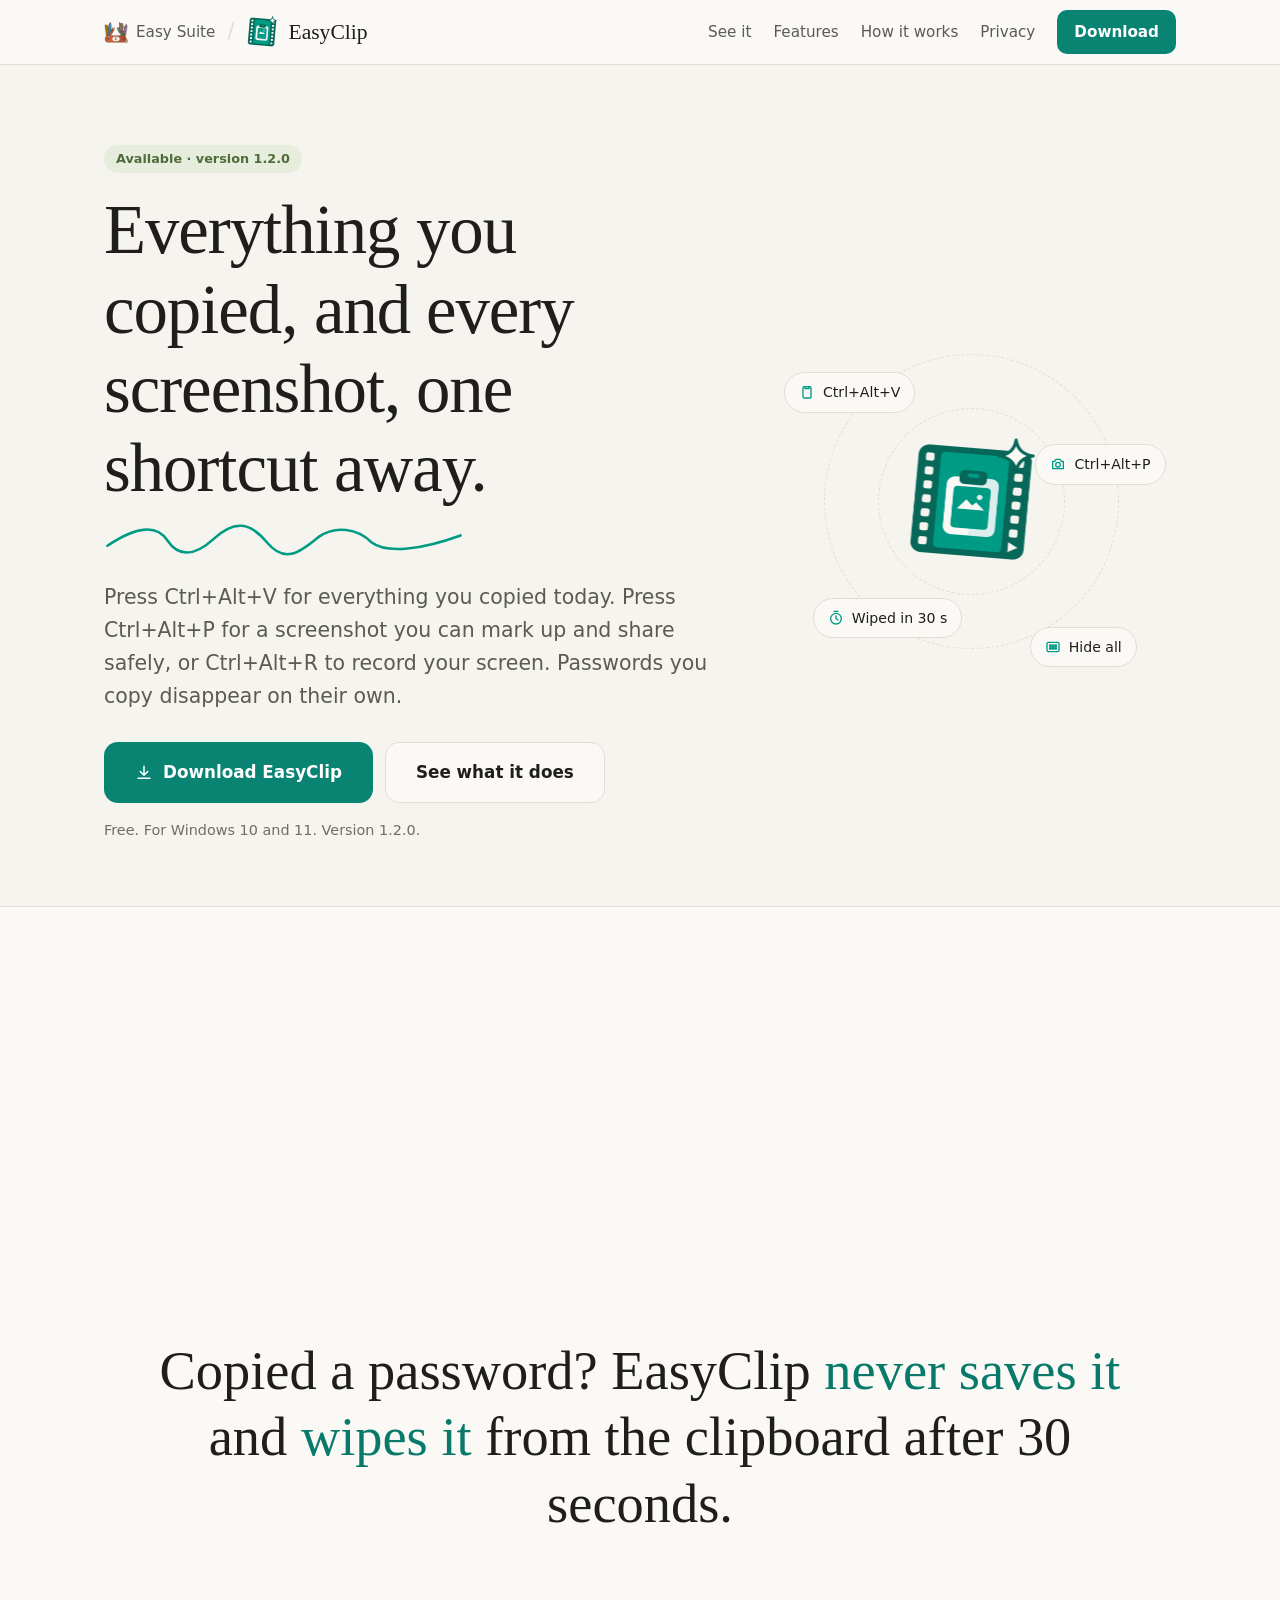
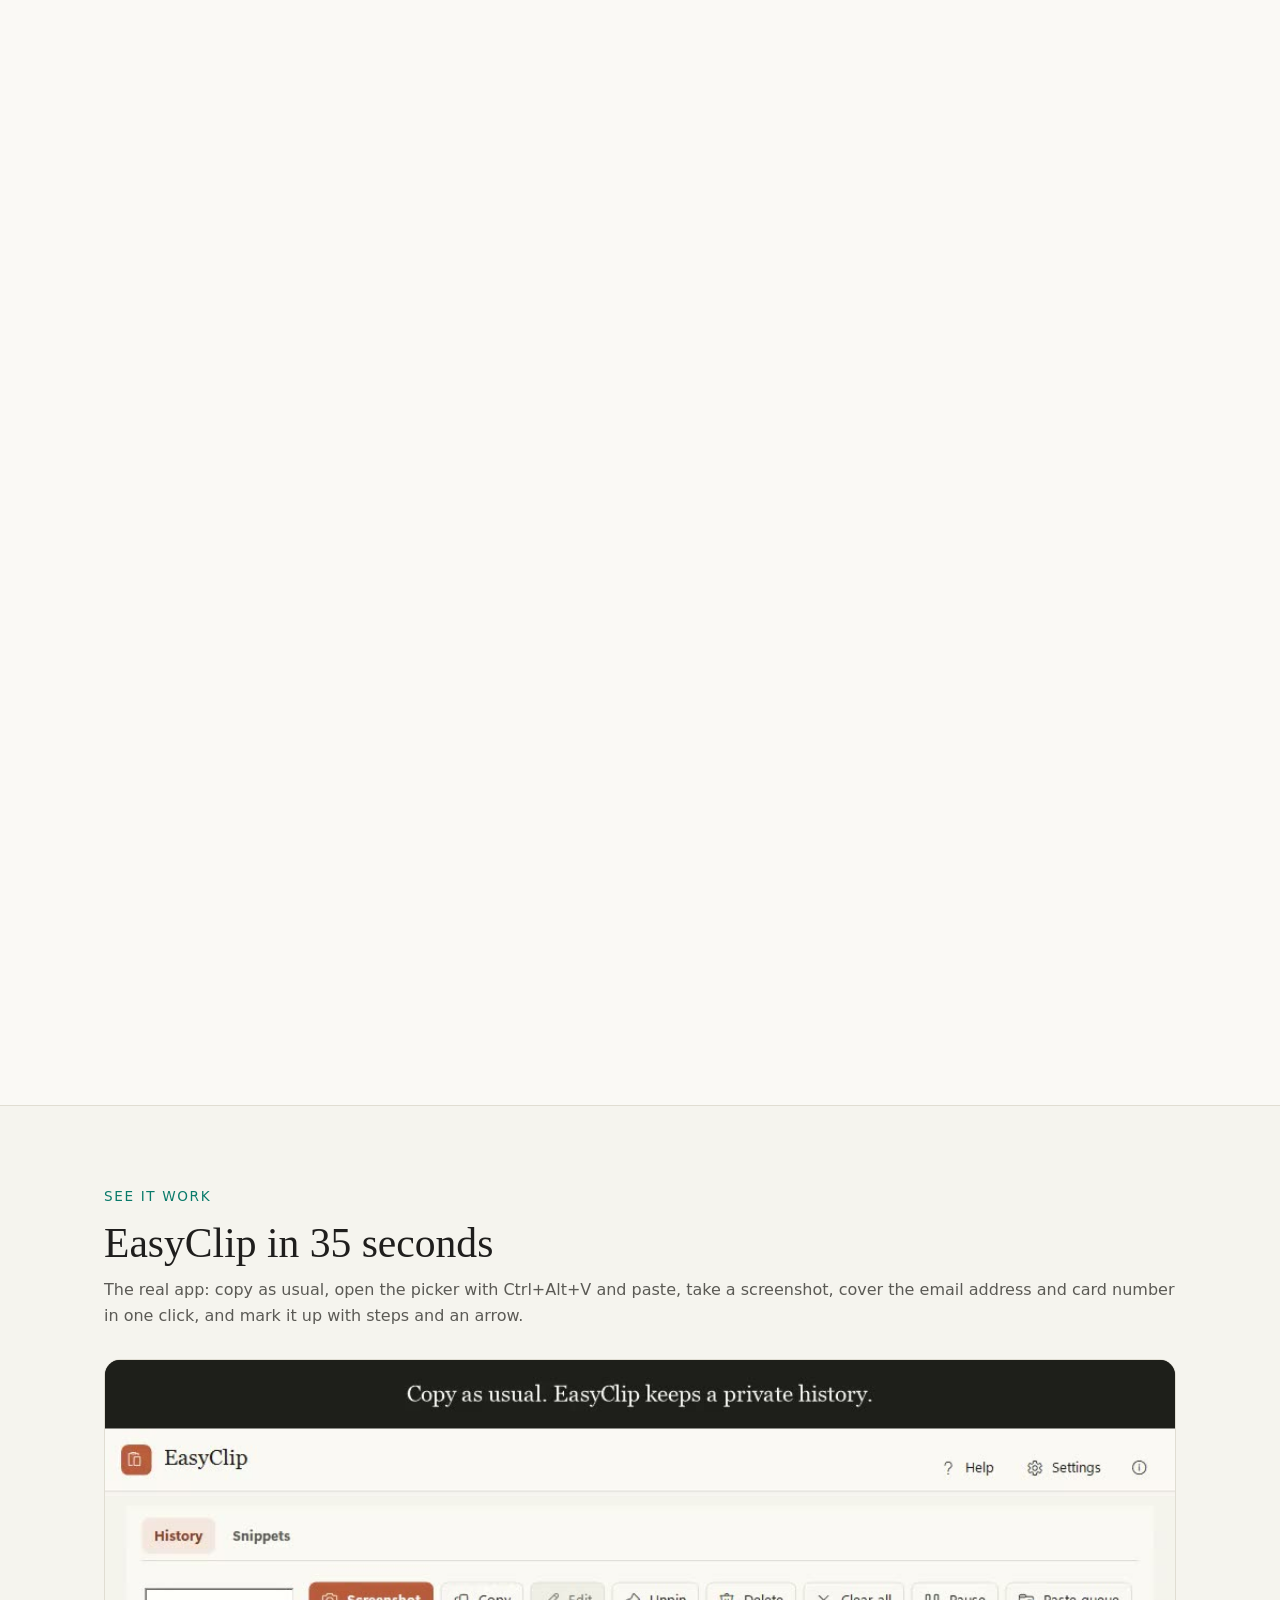
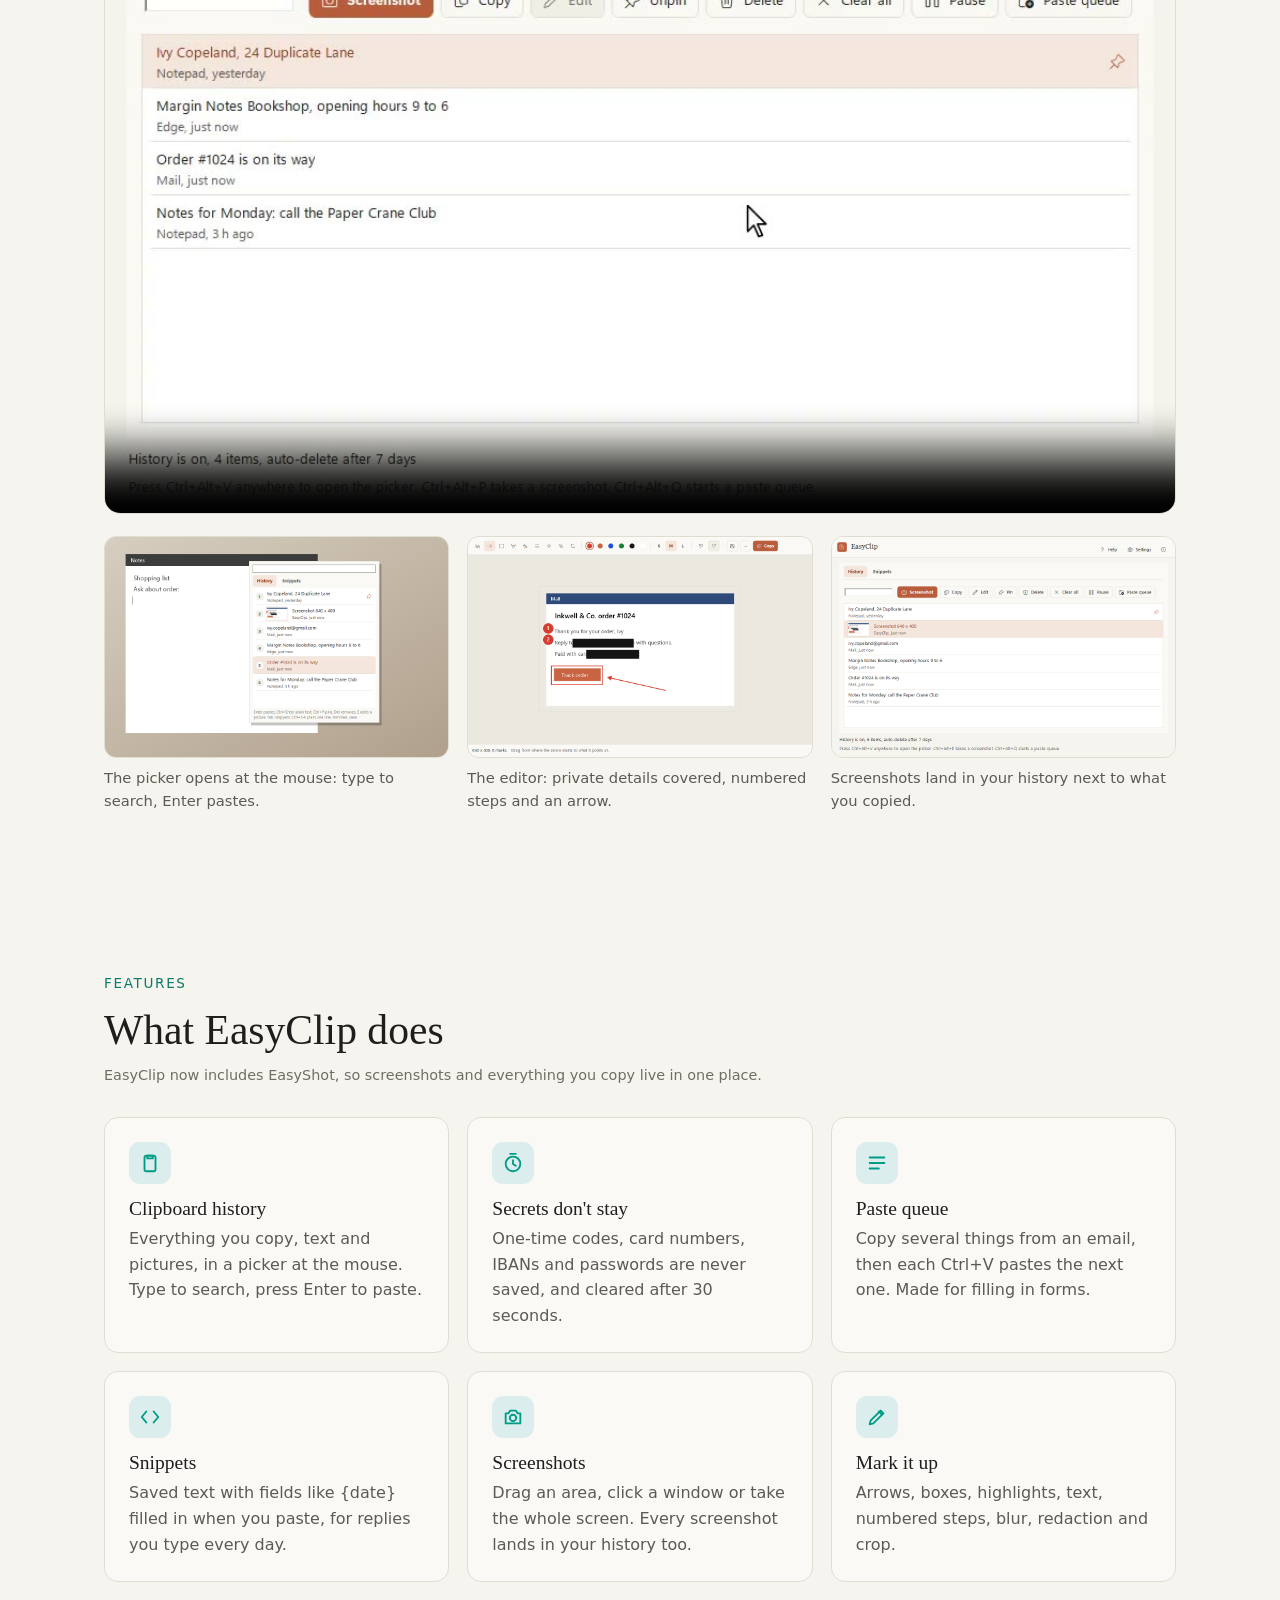
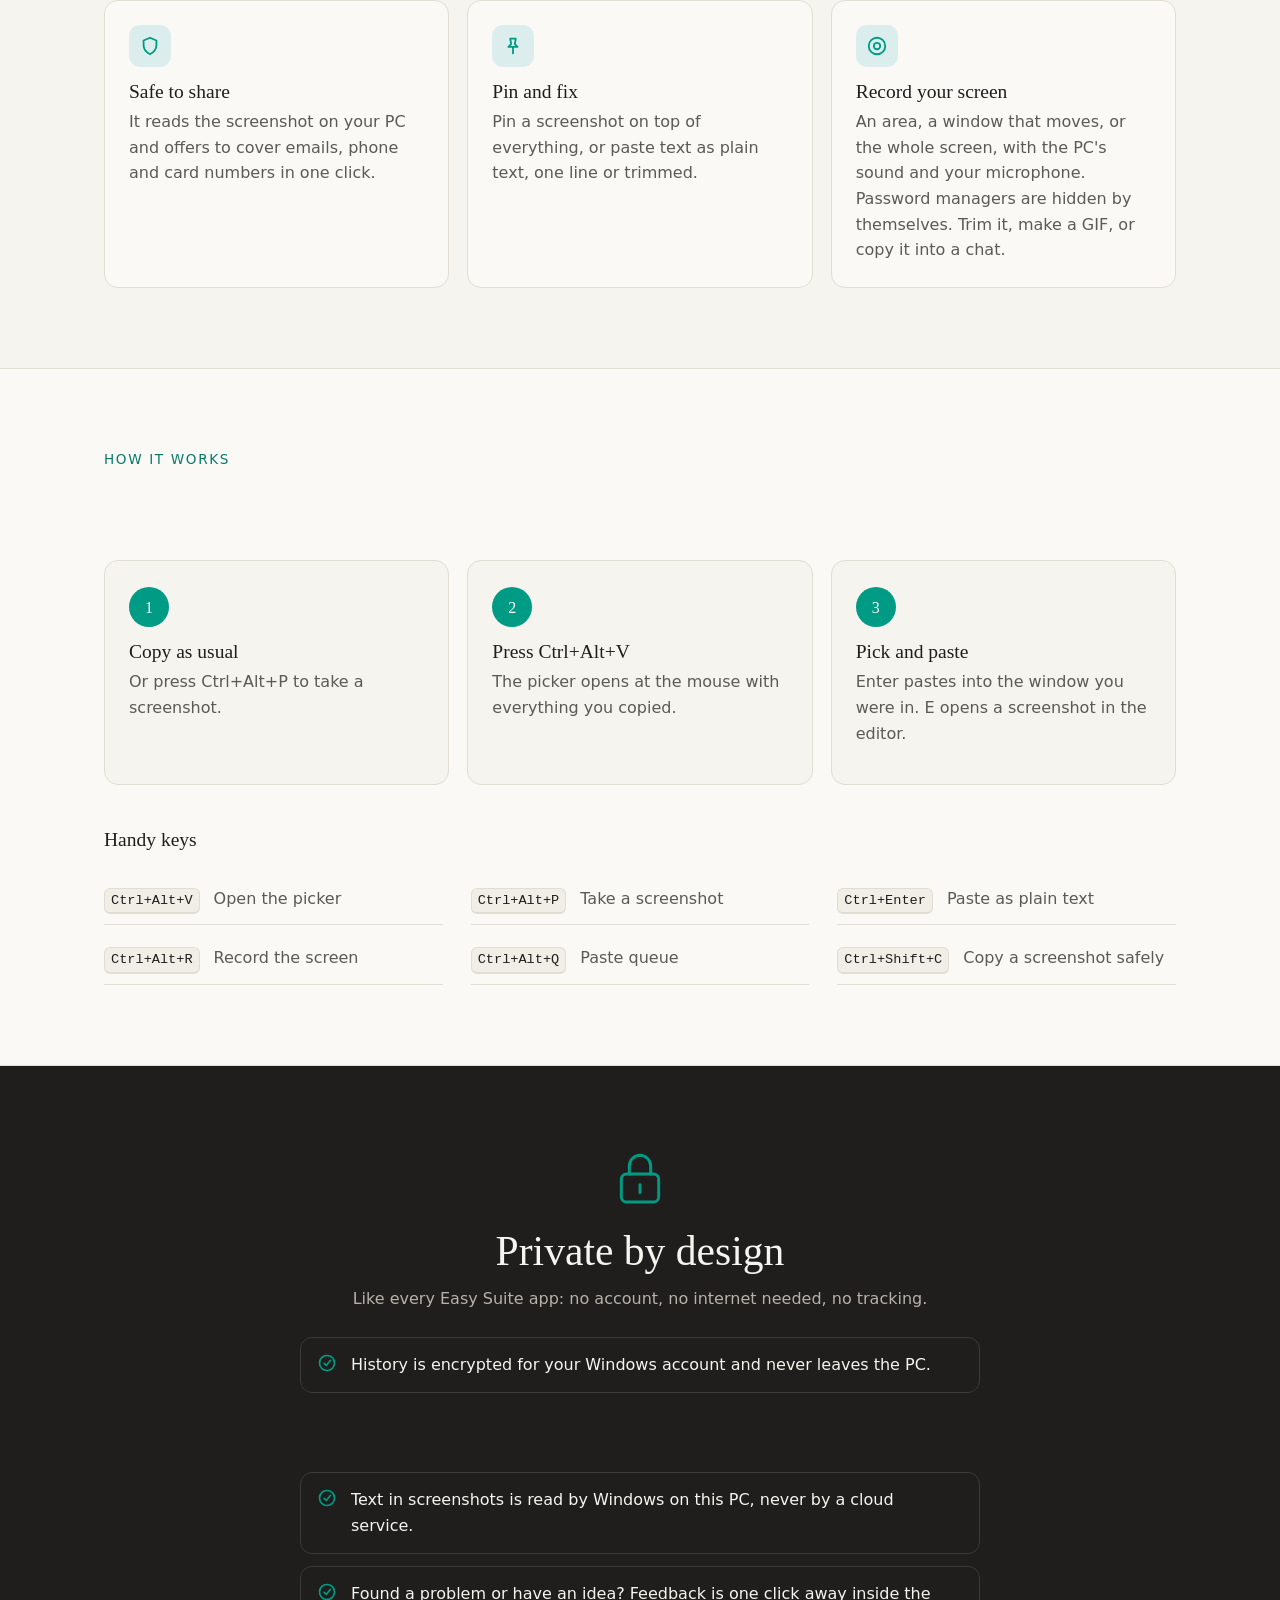
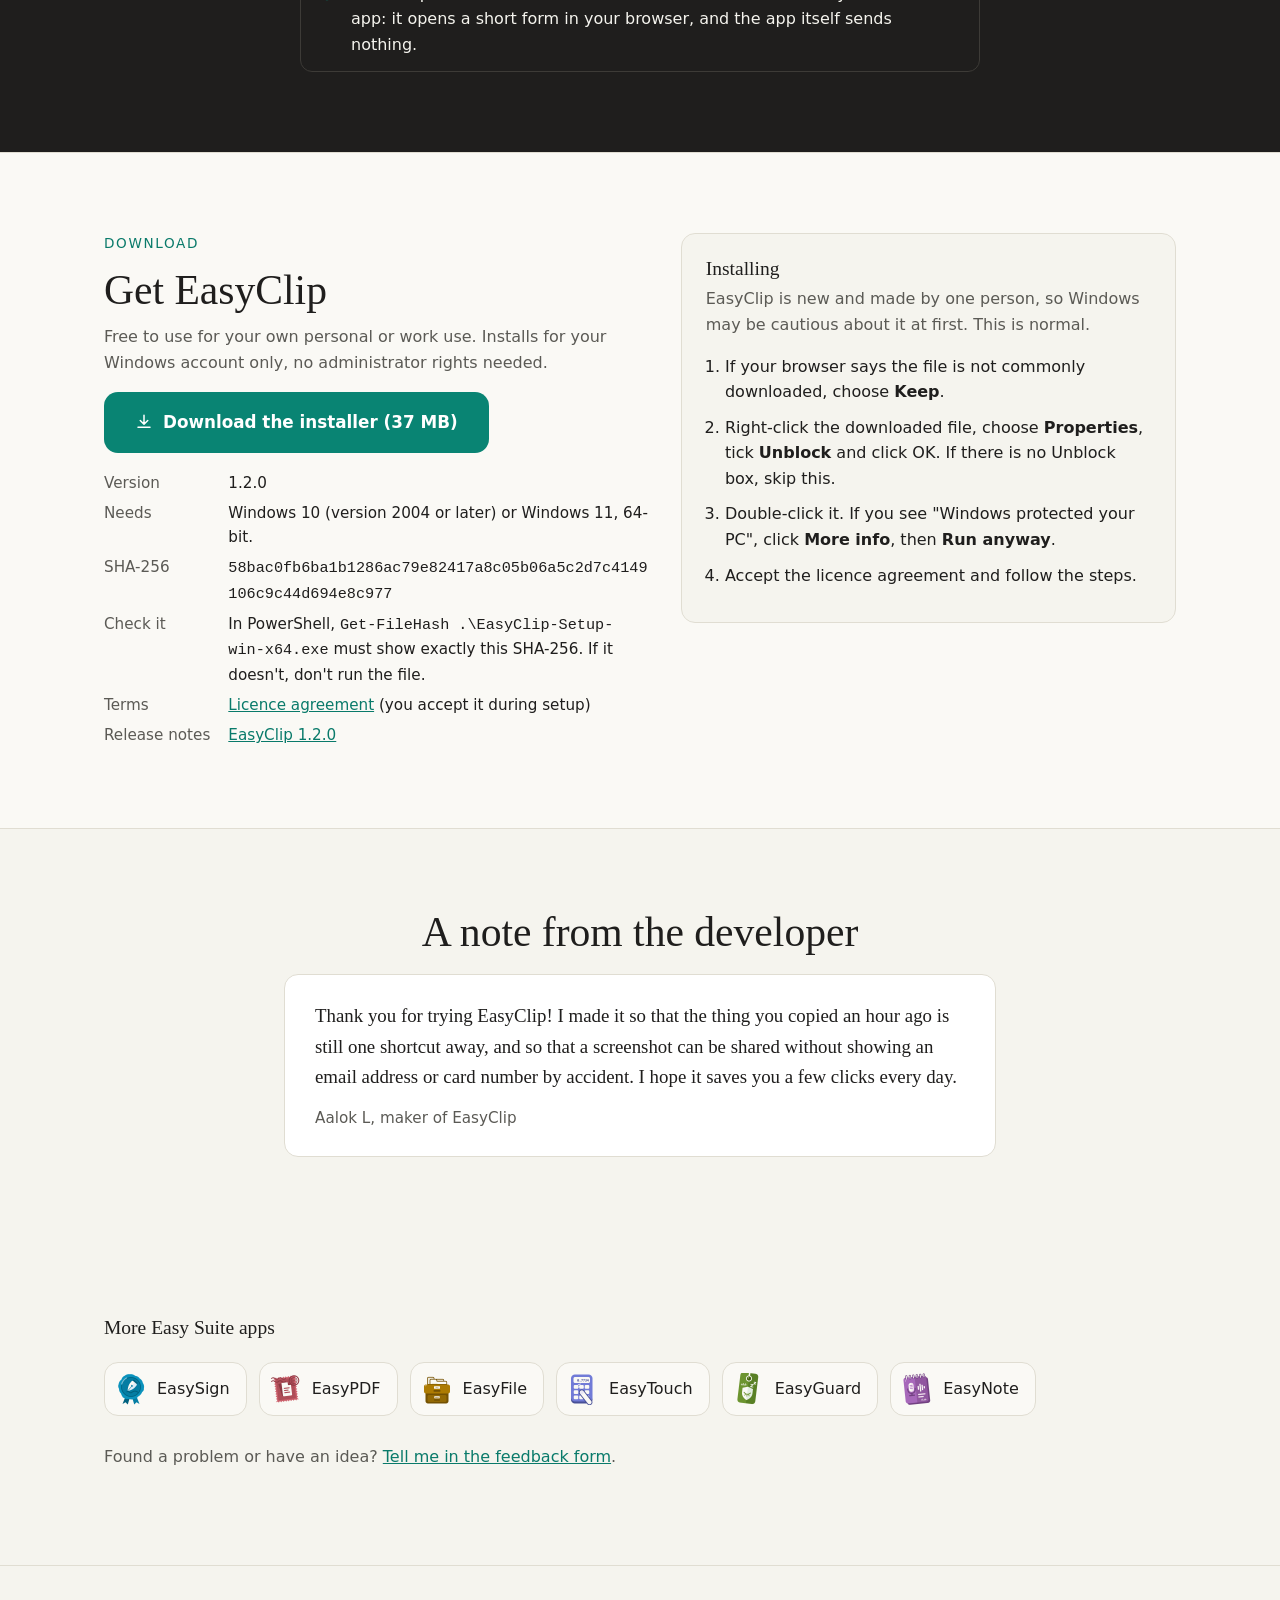
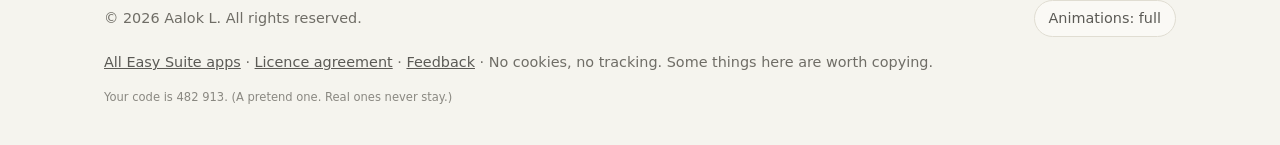
==== commit cfd23a7f: "EasyNote coming-soon page; the hub is Easy Suite's own page: top button says Coming soon; links to E" ====
--- a/easyclip/index.html
+++ b/easyclip/index.html
@@ -206,6 +206,7 @@
         <a class="other" href="../easyfile/"><img src="../images/apps/easyfile.png" alt="" width="32" height="32">EasyFile</a>
         <a class="other" href="../easytouch/"><img src="../images/apps/easytouch.png" alt="" width="32" height="32">EasyTouch</a>
         <a class="other" href="../easyguard/"><img src="../images/apps/easyguard.png" alt="" width="32" height="32">EasyGuard</a>
+        <a class="other" href="../easynote/"><img src="../images/apps/easynote.png" alt="" width="32" height="32">EasyNote</a>
       </div>
       <p class="muted reveal" style="margin-top:28px">Found a problem or have an idea? <a href="https://docs.google.com/forms/d/e/1FAIpQLScC7riL7U2CfY4Zo2l5sXBMDg38h3i7c_D3k4DlkvJMoYQPKA/viewform?usp=pp_url&amp;entry.1483937742=Feedback+or+an+idea&amp;entry.1506693288=EasyClip" target="_blank" rel="noopener noreferrer">Tell me in the feedback form</a>.</p>
     </div>
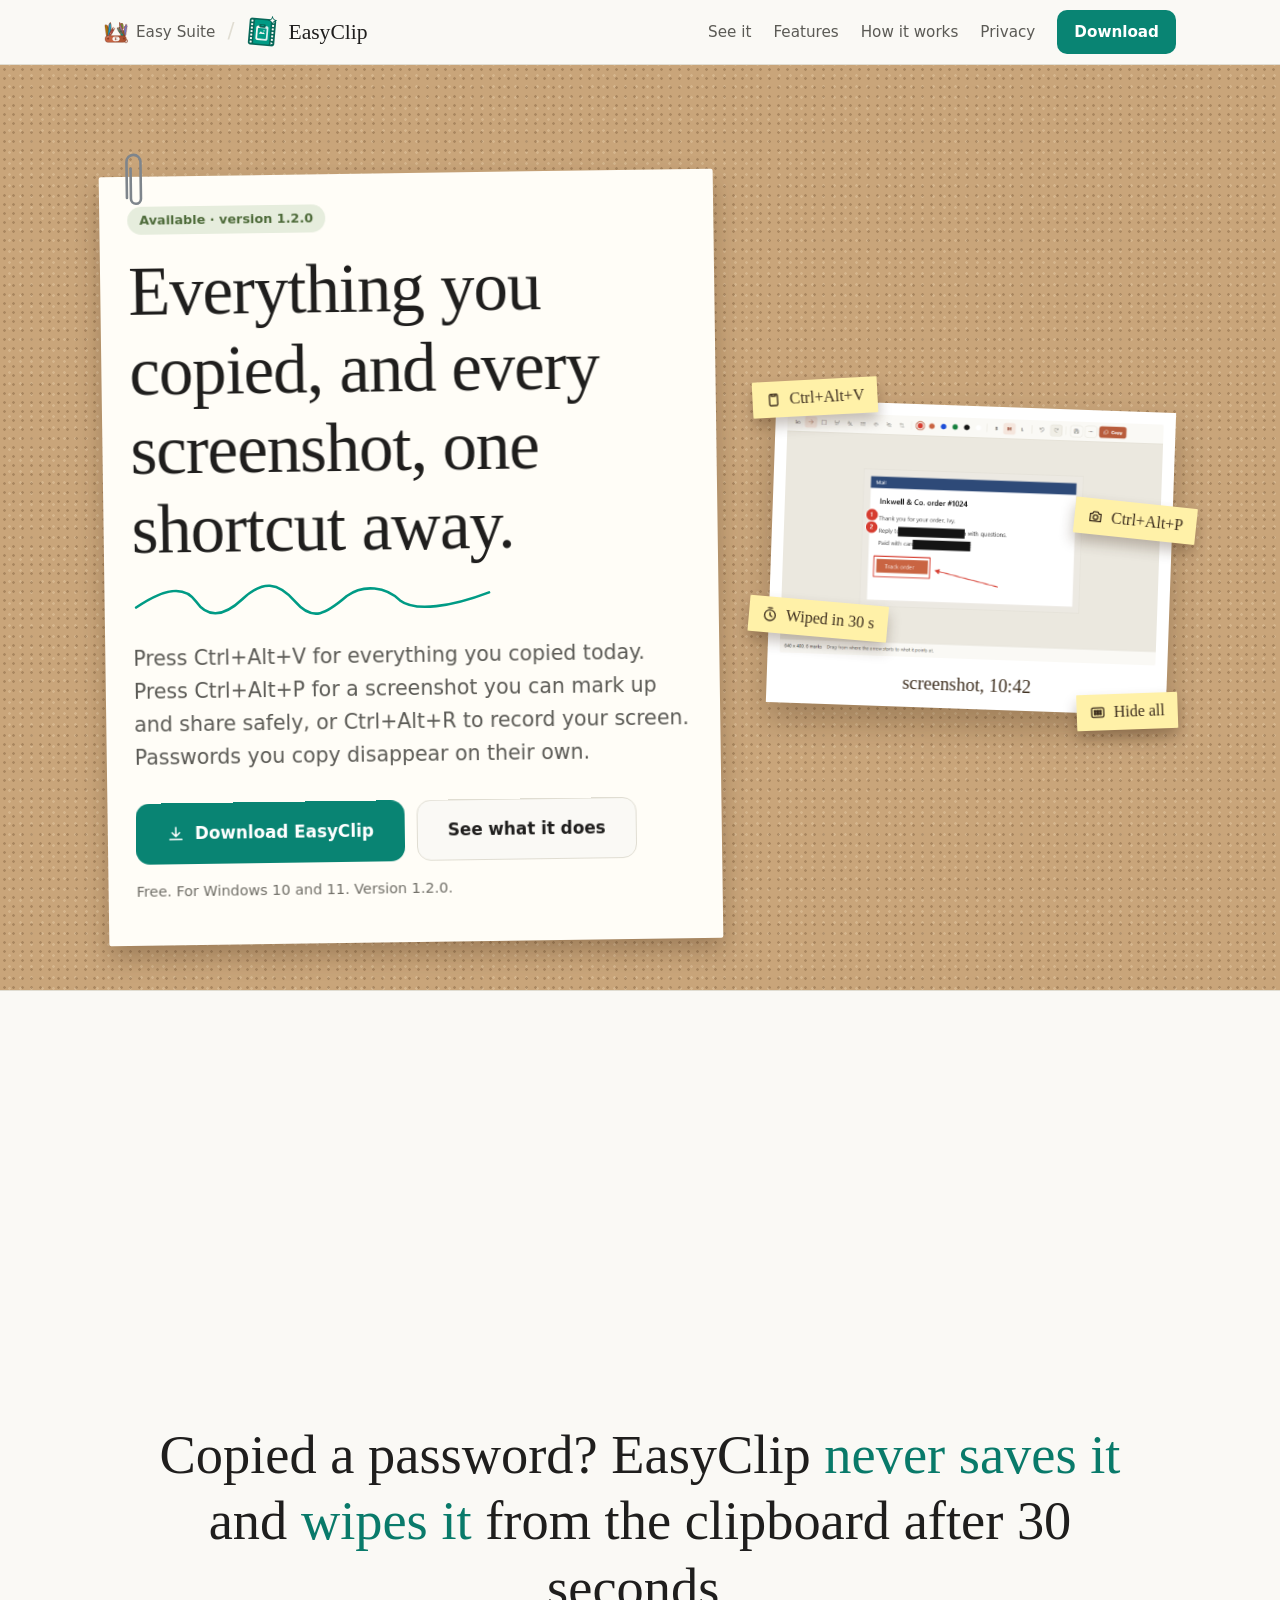
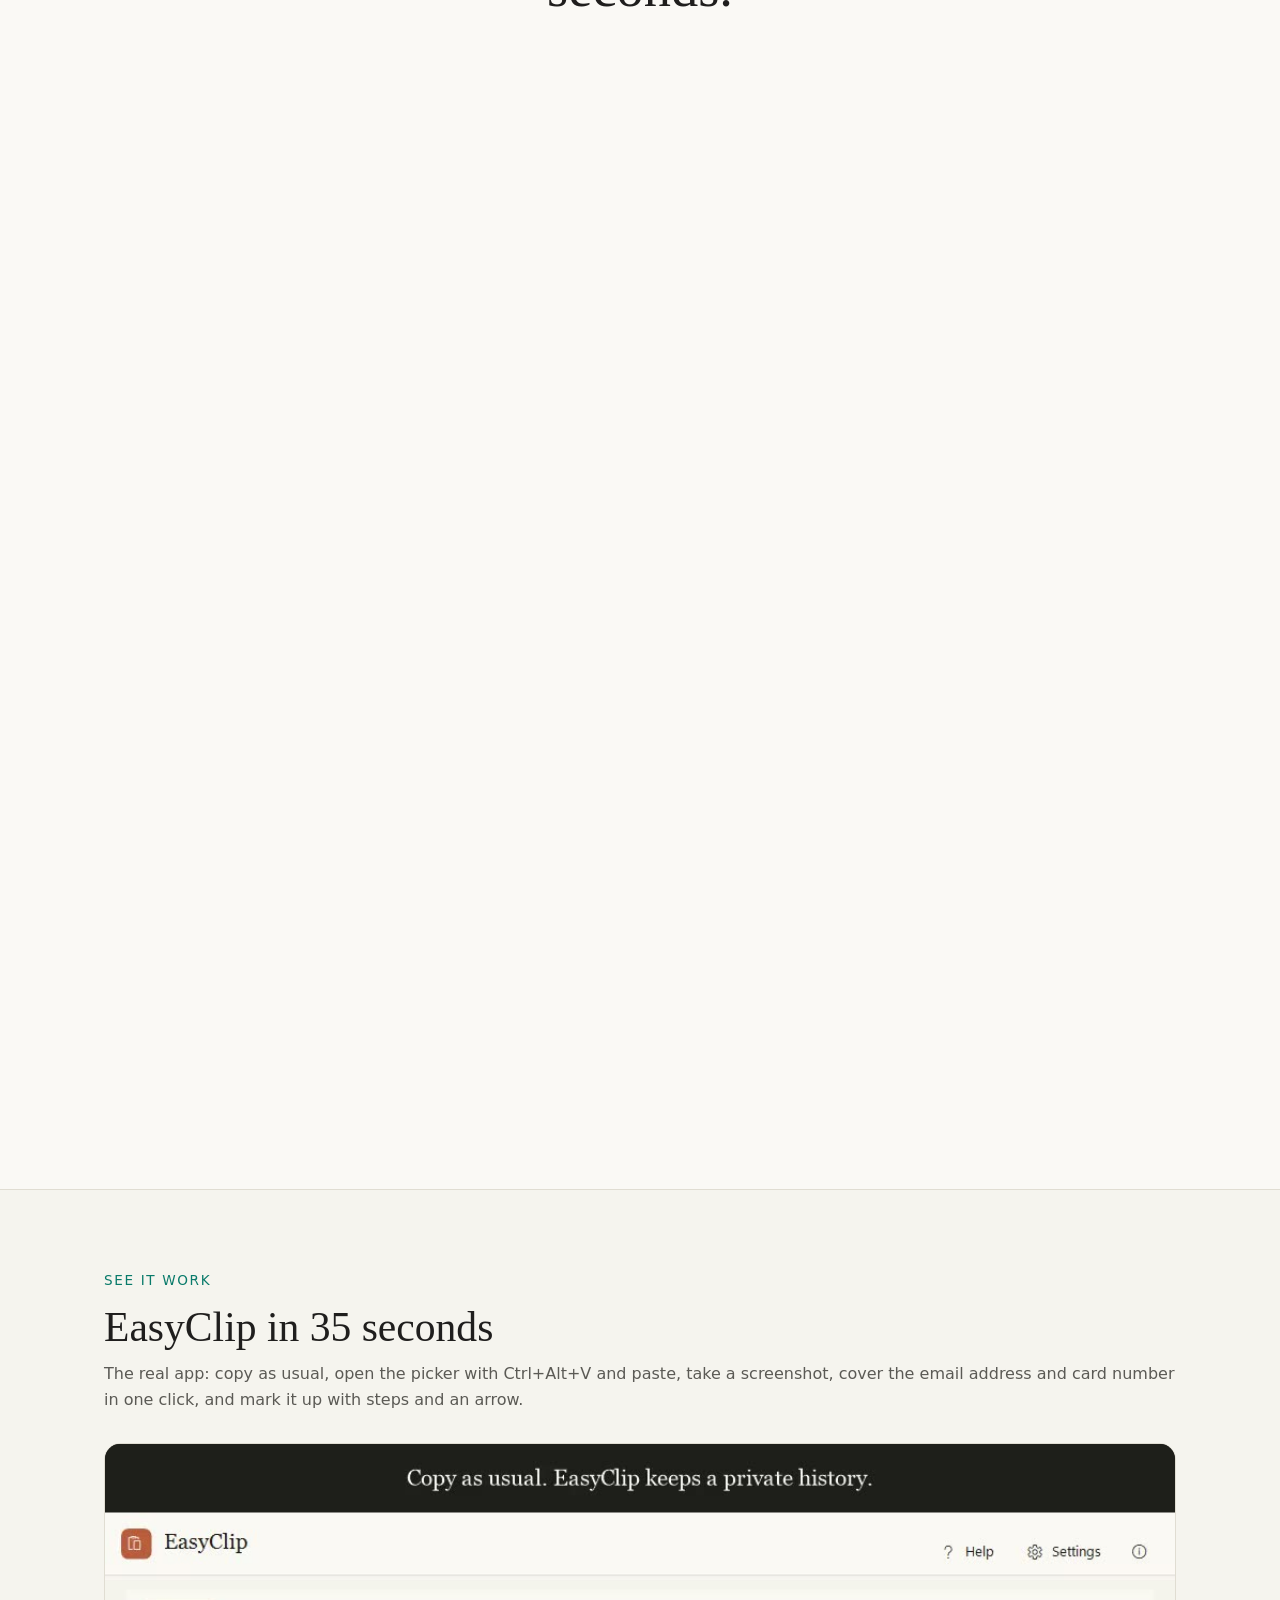
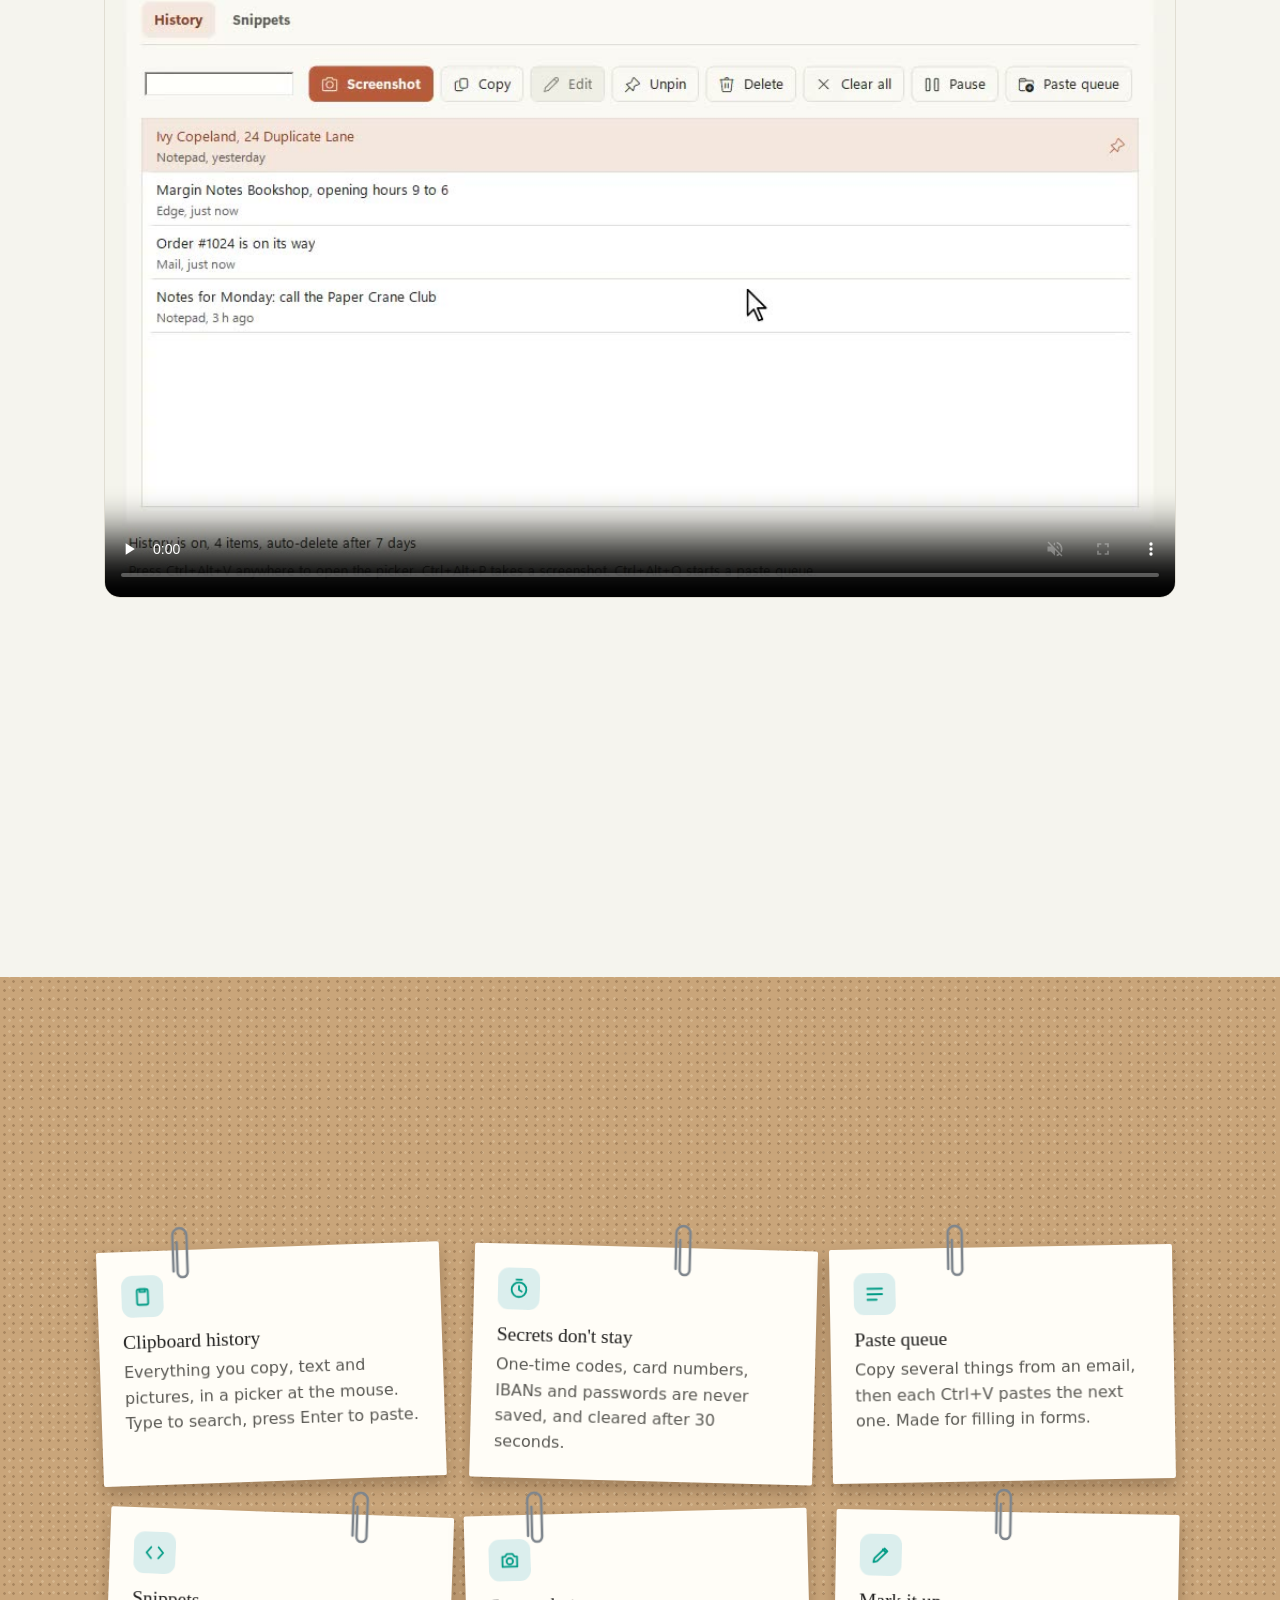
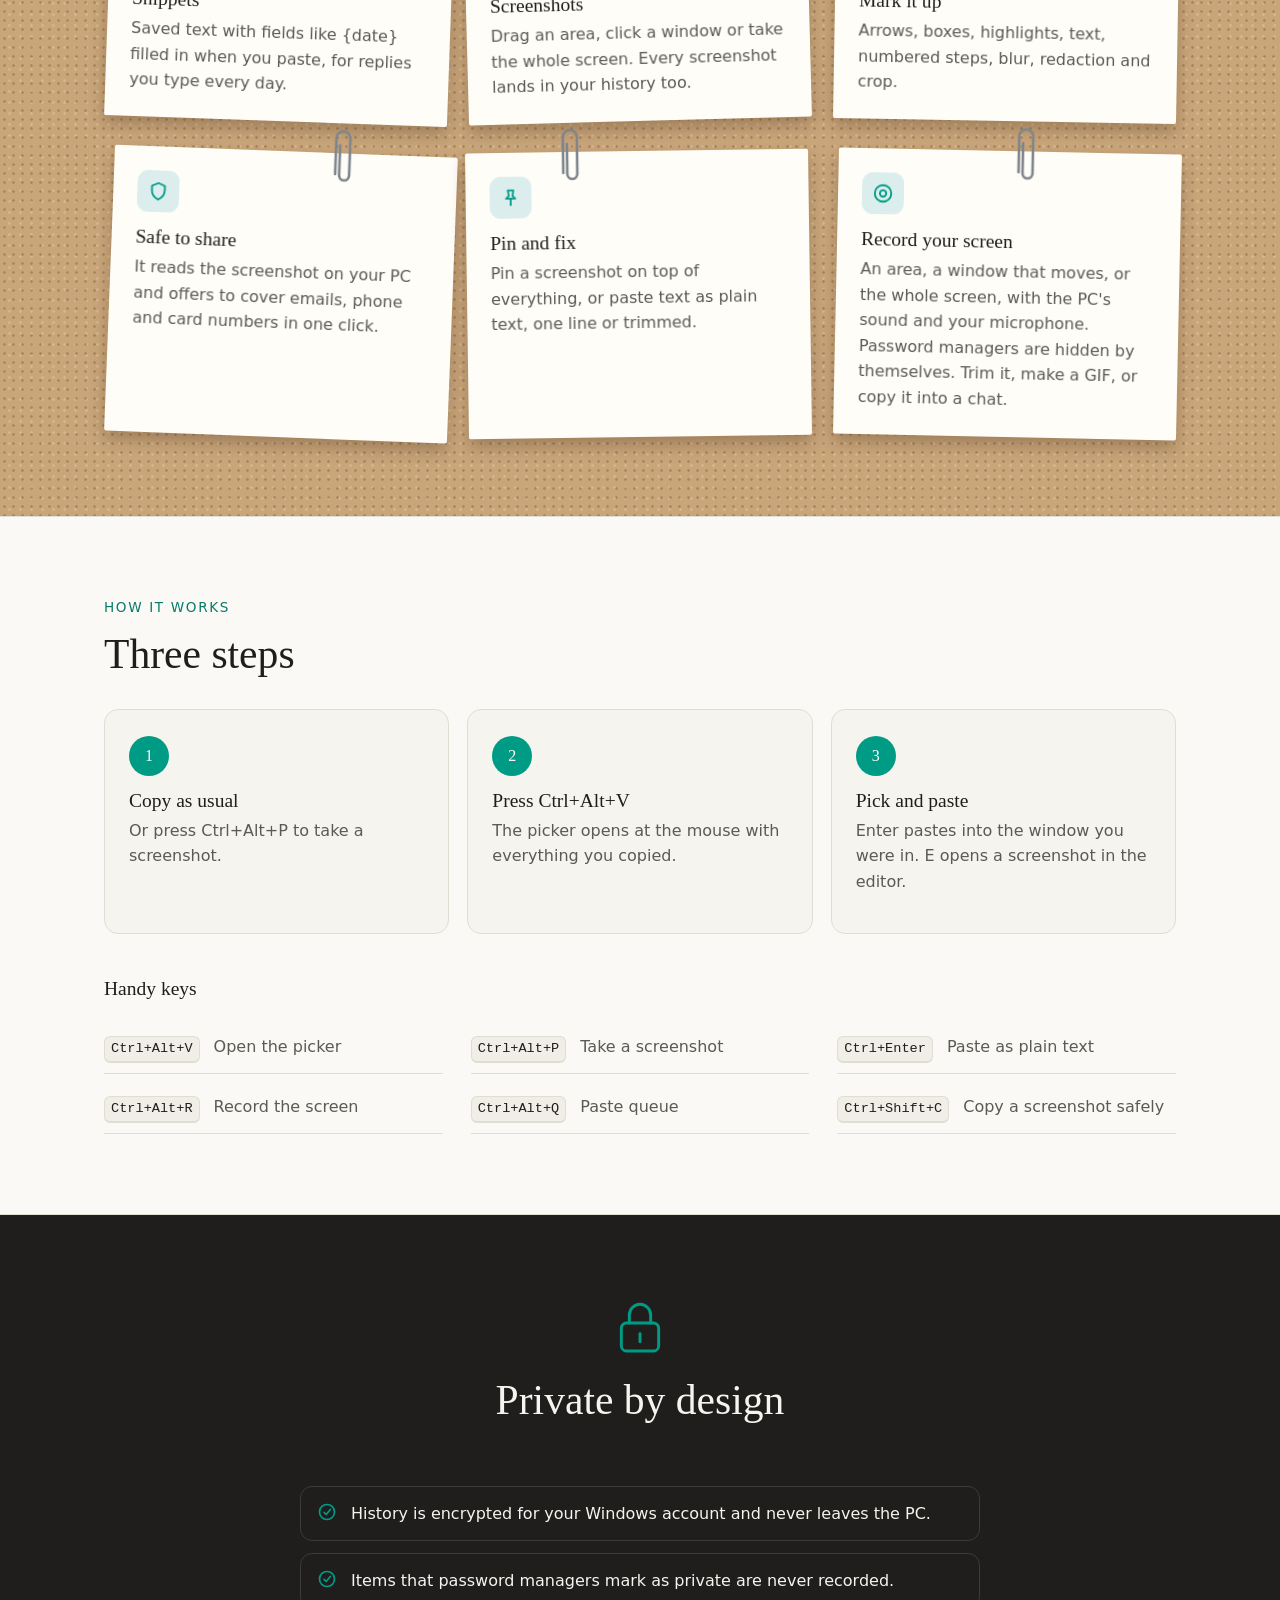
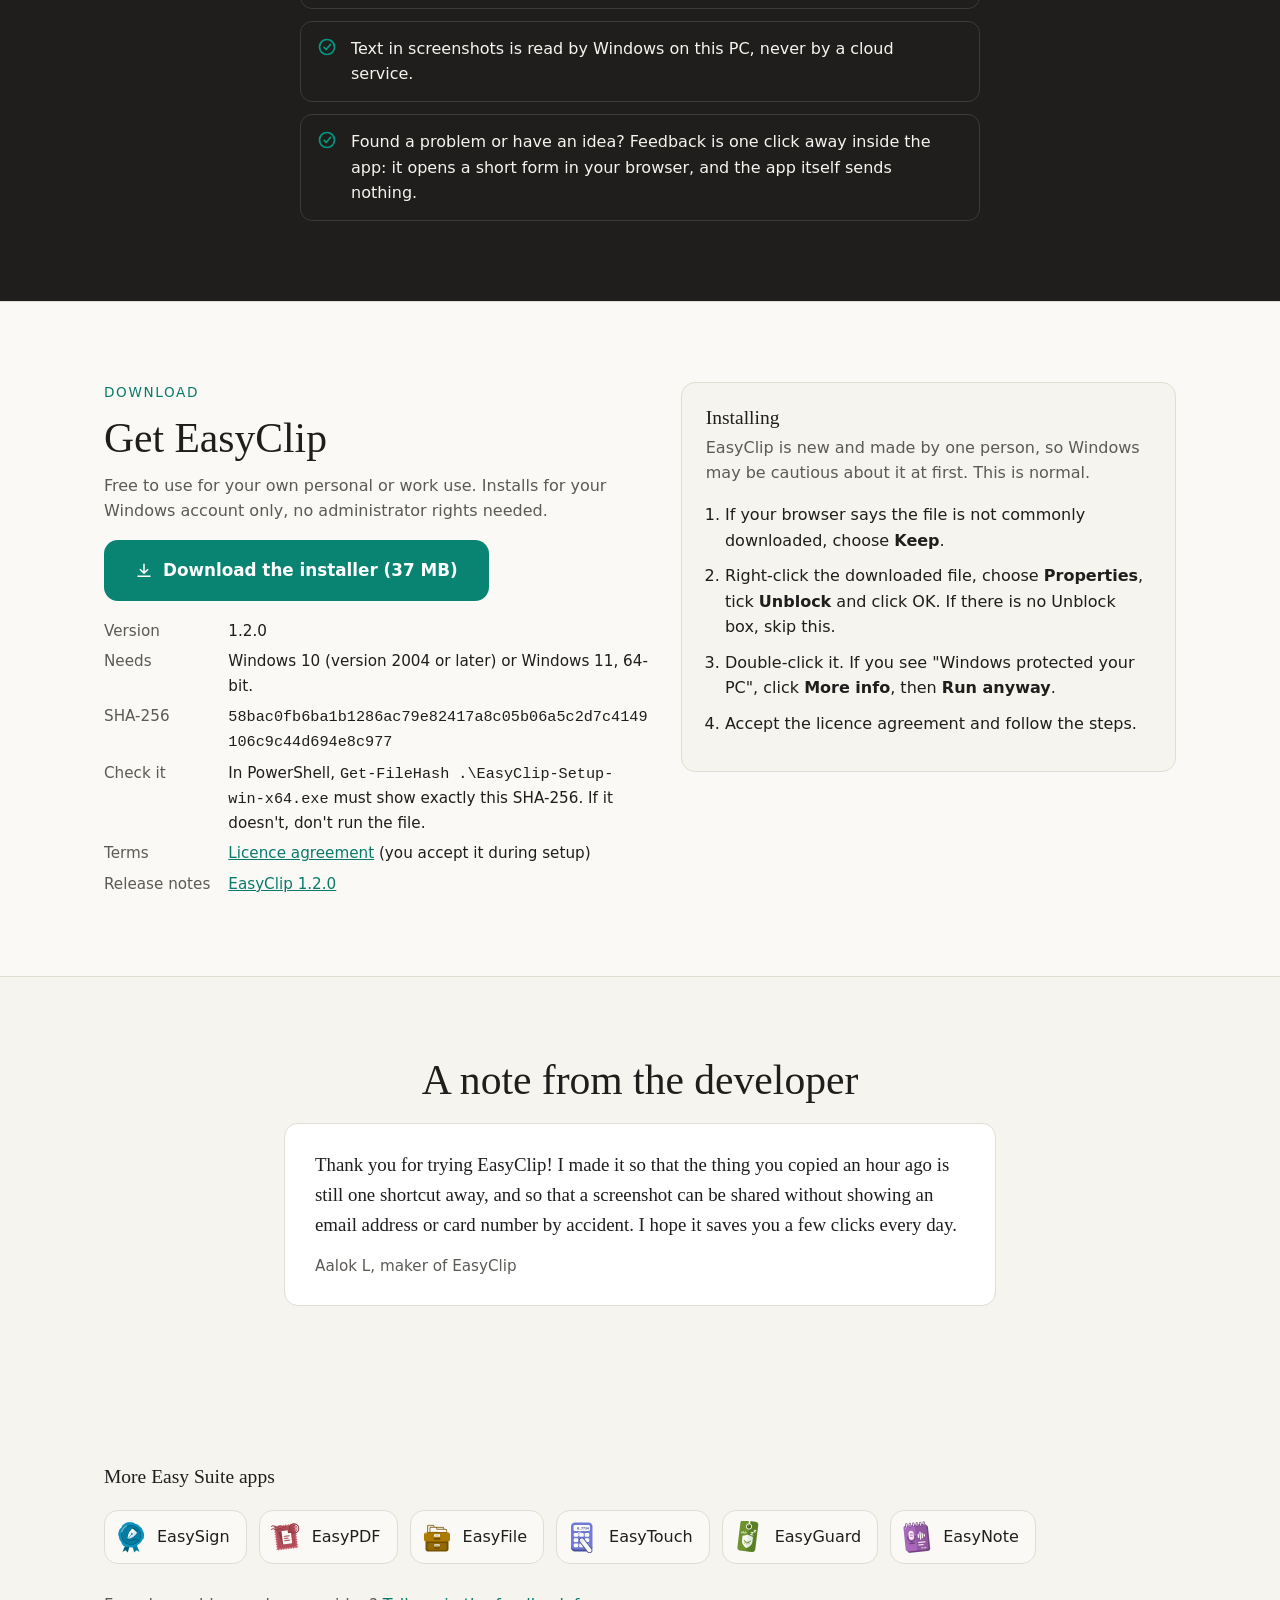
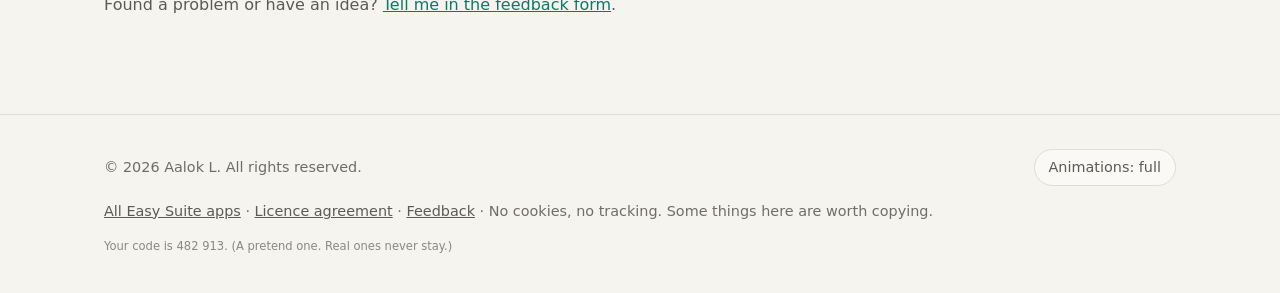
==== commit 9c913ec3: "EasyClip page: pinboard look Corkboard hero and features, paper clips, polaroid screenshot with stic" ====
--- a/easyclip/index.html
+++ b/easyclip/index.html
@@ -31,6 +31,7 @@
   })();
 </script>
 <link rel="stylesheet" href="../assets/app.css">
+<link rel="stylesheet" href="../assets/easyclip-pinboard.css">
 </head>
 <body>
 <div class="progress" aria-hidden="true"></div>
@@ -222,6 +223,7 @@
   </div>
 </footer>
 <script src="../assets/app.js"></script>
+<script src="../assets/easyclip-pinboard.js"></script>
 <script src="../assets/eggs.js" data-page="easyclip"></script>
 <script src="../assets/eggs-easyclip.js"></script>
 </body>
--- a/assets/app.css
+++ b/assets/app.css
@@ -26,6 +26,7 @@
 html[data-app="easyfile"] { --accent: #AD7B02; --accent-soft: #EEE9DA; --link: #8D6504; --link-hover: #745101; --button: #936904; --button-hover: #835E01; }
 html[data-app="easytouch"] { --accent: #717BD7; --accent-soft: #E9E7F6; --link: #5D64B3; --link-hover: #485097; --button: #6168BA; --button-hover: #575CA7; }
 html[data-app="easyguard"] { --accent: #6C942F; --accent-soft: #E2EDE1; --link: #527623; --link-hover: #44640D; --button: #598025; --button-hover: #4E721F; }
+html[data-app="easypaint"] { --accent: #BE6097; --accent-soft: #F4E5EC; --link: #974676; --link-hover: #843A66; --button: #A55081; --button-hover: #974676; }
 @media (prefers-color-scheme: dark) {
   html[data-app="easysign"] { --accent: #07A5D3; --accent-soft: #20303A; --link: #47B1DC; --link-hover: #ABD6EF; --button: #07A5D3; --button-hover: #47B1DC; }
   html[data-app="easypdf"] { --accent: #DA717C; --accent-soft: #3B2927; --link: #E2858B; --link-hover: #F3C1BE; --button: #DA717C; --button-hover: #E2858B; }
@@ -33,6 +34,7 @@
   html[data-app="easyfile"] { --accent: #C08B1F; --accent-soft: #342D1E; --link: #C89B48; --link-hover: #E0CDA5; --button: #C08B1F; --button-hover: #C89B48; }
   html[data-app="easytouch"] { --accent: #818DE6; --accent-soft: #2C2C3C; --link: #929CEA; --link-hover: #C9CBF4; --button: #818DE6; --button-hover: #929CEA; }
   html[data-app="easyguard"] { --accent: #7EA547; --accent-soft: #273224; --link: #8CB263; --link-hover: #BFD8B3; --button: #7EA547; --button-hover: #8CB263; }
+  html[data-app="easypaint"] { --accent: #CE73A7; --accent-soft: #392831; --link: #D88BB6; --link-hover: #ECC1D7; --button: #CE73A7; --button-hover: #D88BB6; }
 }
 * { box-sizing: border-box; }
 html { scroll-behavior: smooth; }
--- a/assets/easyclip-pinboard.css
+++ b/assets/easyclip-pinboard.css
@@ -0,0 +1,99 @@
+/* EasyClip page, Pinboard look: the hero and the features sit on a corkboard, notes are held by paper clips,
+   the hero picture is a polaroid of a real screenshot with sticky notes, feature notes drop onto the board,
+   and a pinned screenshot stays on top while you scroll (added by easyclip-pinboard.js).
+   Loaded after the page's own styles, so it wins. */
+
+:root {
+  --pin-cork: #C9A57A; --pin-dot-1: rgba(90, 60, 30, .28); --pin-dot-2: rgba(255, 240, 210, .22);
+  --pin-paper: #FFFDF7; --pin-frame: #FFFFFF; --pin-shadow: rgba(50, 30, 10, .28);
+  --pin-sticky: #FFF1A8; --pin-hand: #3D2E1E;
+  --pin-clip: url("data:image/svg+xml,%3Csvg xmlns='http://www.w3.org/2000/svg' viewBox='0 0 22 60'%3E%3Cpath d='M6 16v30a5 5 0 0010 0V9a7 7 0 00-14 0v36' fill='none' stroke='%237E858C' stroke-width='2.6' stroke-linecap='round'/%3E%3C/svg%3E");
+}
+@media (prefers-color-scheme: dark) {
+  :root {
+    --pin-cork: #5A4430; --pin-dot-1: rgba(0, 0, 0, .35); --pin-dot-2: rgba(255, 230, 190, .08);
+    --pin-paper: #2B261F; --pin-frame: #E9E4DA; --pin-shadow: rgba(0, 0, 0, .45);
+    --pin-sticky: #E8D77A;
+    --pin-clip: url("data:image/svg+xml,%3Csvg xmlns='http://www.w3.org/2000/svg' viewBox='0 0 22 60'%3E%3Cpath d='M6 16v30a5 5 0 0010 0V9a7 7 0 00-14 0v36' fill='none' stroke='%23B9C0C7' stroke-width='2.6' stroke-linecap='round'/%3E%3C/svg%3E");
+  }
+}
+
+/* ---- CL-C1 corkboard behind the hero and the features; paper clips hold the notes ---- */
+.hero, #features {
+  background: radial-gradient(var(--pin-dot-1) 1px, transparent 1.6px) 0 0 / 9px 9px,
+              radial-gradient(var(--pin-dot-2) 1px, transparent 1.6px) 4px 5px / 11px 11px, var(--pin-cork);
+}
+.hero { padding-top: 108px; }
+.hero .hero-grid > div:not(.art) {
+  position: relative; background: var(--pin-paper); padding: 30px 28px 26px; border-radius: 2px;
+  box-shadow: 0 12px 24px var(--pin-shadow); rotate: -.8deg;
+}
+.hero .hero-grid > div:not(.art)::before, #features .card::before {
+  content: ""; position: absolute; top: -24px; left: var(--clip-x, 26px); width: 22px; height: 60px;
+  background: var(--pin-clip) no-repeat center / contain; pointer-events: none;
+}
+#features .kicker, #features h2, #features .subtle {
+  display: table; background: var(--pin-paper); padding: 6px 16px; box-shadow: 0 6px 14px var(--pin-shadow); rotate: -1deg;
+}
+#features .kicker { padding: 4px 12px; rotate: 1.5deg; }
+#features .subtle { margin-top: 14px; rotate: .6deg; }
+
+/* ---- CL-C2 the hero picture is a polaroid of a real screenshot; its labels are sticky notes ---- */
+.hero .art {
+  aspect-ratio: auto; width: min(400px, 76vw); padding: 12px 12px 50px; background: var(--pin-frame);
+  box-shadow: 0 16px 30px var(--pin-shadow); rotate: 2deg;
+}
+.hero .art::before {
+  content: ""; display: block; aspect-ratio: 1100 / 704; border-radius: 2px;
+  background: #DDF0EC url("../images/easyclip/easyclip-editor.png") center / cover no-repeat;
+}
+.hero .art::after {
+  content: "screenshot, 10:42"; position: absolute; left: 0; right: 0; bottom: 13px; text-align: center;
+  font: 1.15rem "Ink Free", "Segoe Print", cursive; color: var(--pin-hand);
+}
+.hero .art .ring, .hero .art .icon-big { display: none; }
+.hero .art .float {
+  border: 0; border-radius: 1px; background: var(--pin-sticky); color: var(--pin-hand);
+  font: 1rem "Ink Free", "Segoe Print", cursive; box-shadow: 0 8px 14px var(--pin-shadow); padding: 9px 13px;
+}
+.hero .art .float svg { color: var(--pin-hand); }
+.hero .art .f1 { left: -6%; top: -7%; rotate: -5deg; }
+.hero .art .f2 { right: -6%; top: 30%; rotate: 4deg; }
+.hero .art .f3 { left: -5%; bottom: 22%; rotate: 3deg; }
+.hero .art .f4 { right: -3%; bottom: -5%; rotate: -4deg; }
+@media (max-width: 480px) { .hero .art .float { font-size: .85rem; padding: 6px 9px; } .hero .art .f2 { right: -2%; } .hero .art .f1 { left: -2%; } }
+
+/* ---- CL-C3 feature notes drop onto the board as you scroll ---- */
+#features .card {
+  position: relative; background: var(--pin-paper); border: 0; border-radius: 2px;
+  box-shadow: 0 8px 16px var(--pin-shadow); rotate: var(--r, 0deg);
+}
+#features .card:hover { border-color: transparent; }
+html.motion #features .card.reveal.flip { transform: translateY(-34px); transition: opacity .5s, transform .65s cubic-bezier(.3, 1.4, .5, 1); transition-delay: var(--delay, 0s); }
+html.motion #features .card.reveal.flip.in { transform: none; }
+#features .card:nth-child(9n+1) { --r: -2deg; --clip-x: 22%; }
+#features .card:nth-child(9n+2) { --r: 1.5deg; --clip-x: 58%; }
+#features .card:nth-child(9n+3) { --r: -1deg; --clip-x: 34%; }
+#features .card:nth-child(9n+4) { --r: 2deg; --clip-x: 70%; }
+#features .card:nth-child(9n+5) { --r: -1.5deg; --clip-x: 18%; }
+#features .card:nth-child(9n+6) { --r: 1deg; --clip-x: 46%; }
+#features .card:nth-child(9n+7) { --r: 2.2deg; --clip-x: 64%; }
+#features .card:nth-child(9n+8) { --r: -.8deg; --clip-x: 28%; }
+#features .card:nth-child(9n+9) { --r: 1.2deg; --clip-x: 52%; }
+#features .features { gap: 30px 22px; margin-top: 40px; }
+
+/* ---- CL-C4 a pinned screenshot stays on top while you scroll, like Pin; Unpin closes it ---- */
+.clip-pin {
+  position: fixed; left: 16px; bottom: 16px; z-index: 50; width: 140px; padding: 8px 8px 7px;
+  background: var(--surface); border: 2px solid var(--accent); border-radius: 8px; box-shadow: 0 14px 28px rgba(0, 0, 0, .28);
+  font-size: .8rem; color: var(--muted); visibility: hidden; opacity: 0; translate: 0 16px;
+  transition: opacity .3s, translate .35s var(--ease), visibility 0s .35s;
+}
+.clip-pin.on { visibility: visible; opacity: 1; translate: 0 0; transition: opacity .3s, translate .35s var(--ease), visibility 0s; }
+html.calm .clip-pin, html.calm .clip-pin.on { transition: none; translate: 0 0; }
+.clip-pin img { display: block; width: 100%; height: auto; border-radius: 4px; margin-bottom: 6px; }
+.clip-pin b { display: block; color: var(--text); font-size: .78rem; font-weight: 600; line-height: 1.3; }
+.clip-pin .tag { position: absolute; left: 10px; top: -11px; padding: 2px 9px; border-radius: 999px; background: var(--accent); color: var(--on-accent); font: 600 .72rem "Segoe UI", sans-serif; }
+.clip-pin button { position: absolute; right: 4px; top: 4px; width: 26px; height: 26px; border: 0; border-radius: 6px; background: rgba(0, 0, 0, .55); color: #fff; font: 700 1rem/1 "Segoe UI", sans-serif; cursor: pointer; }
+@media (max-width: 760px) { .clip-pin { display: none; } }
+@media print { .clip-pin { display: none; } }
